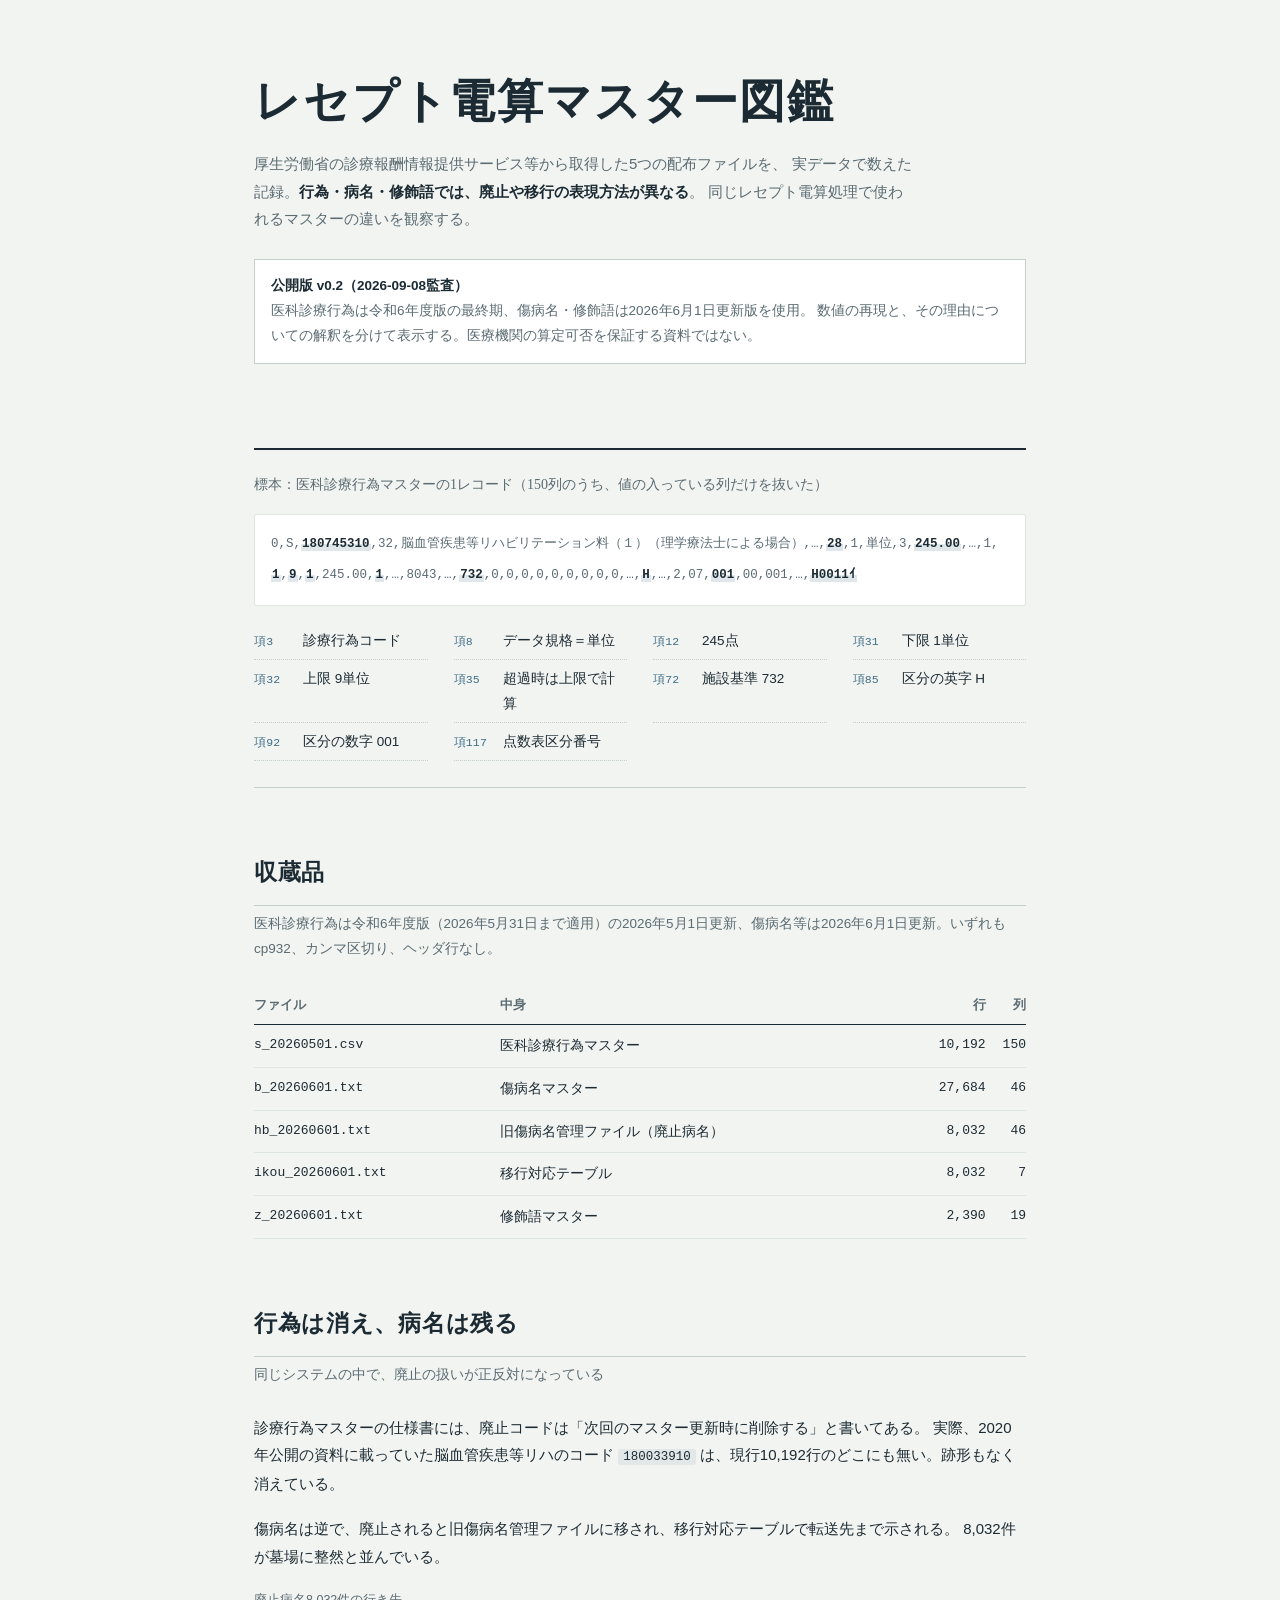
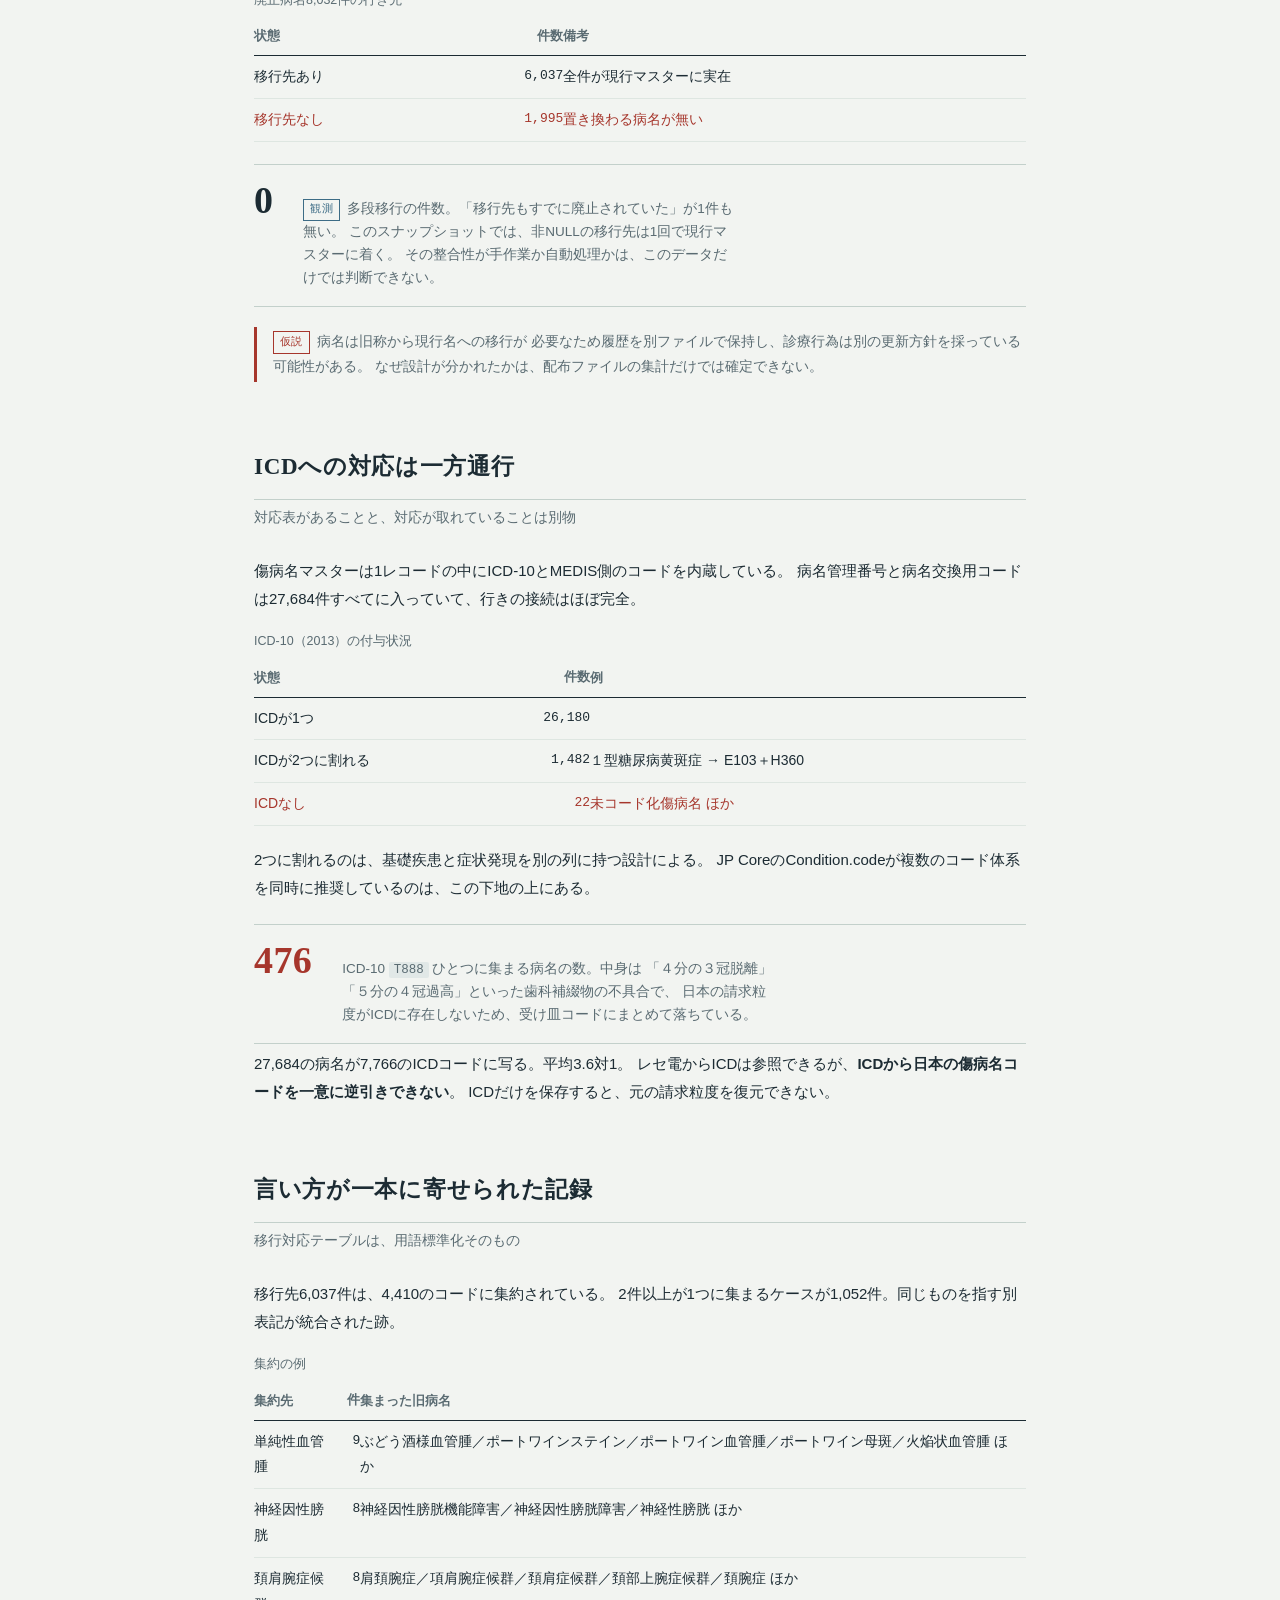
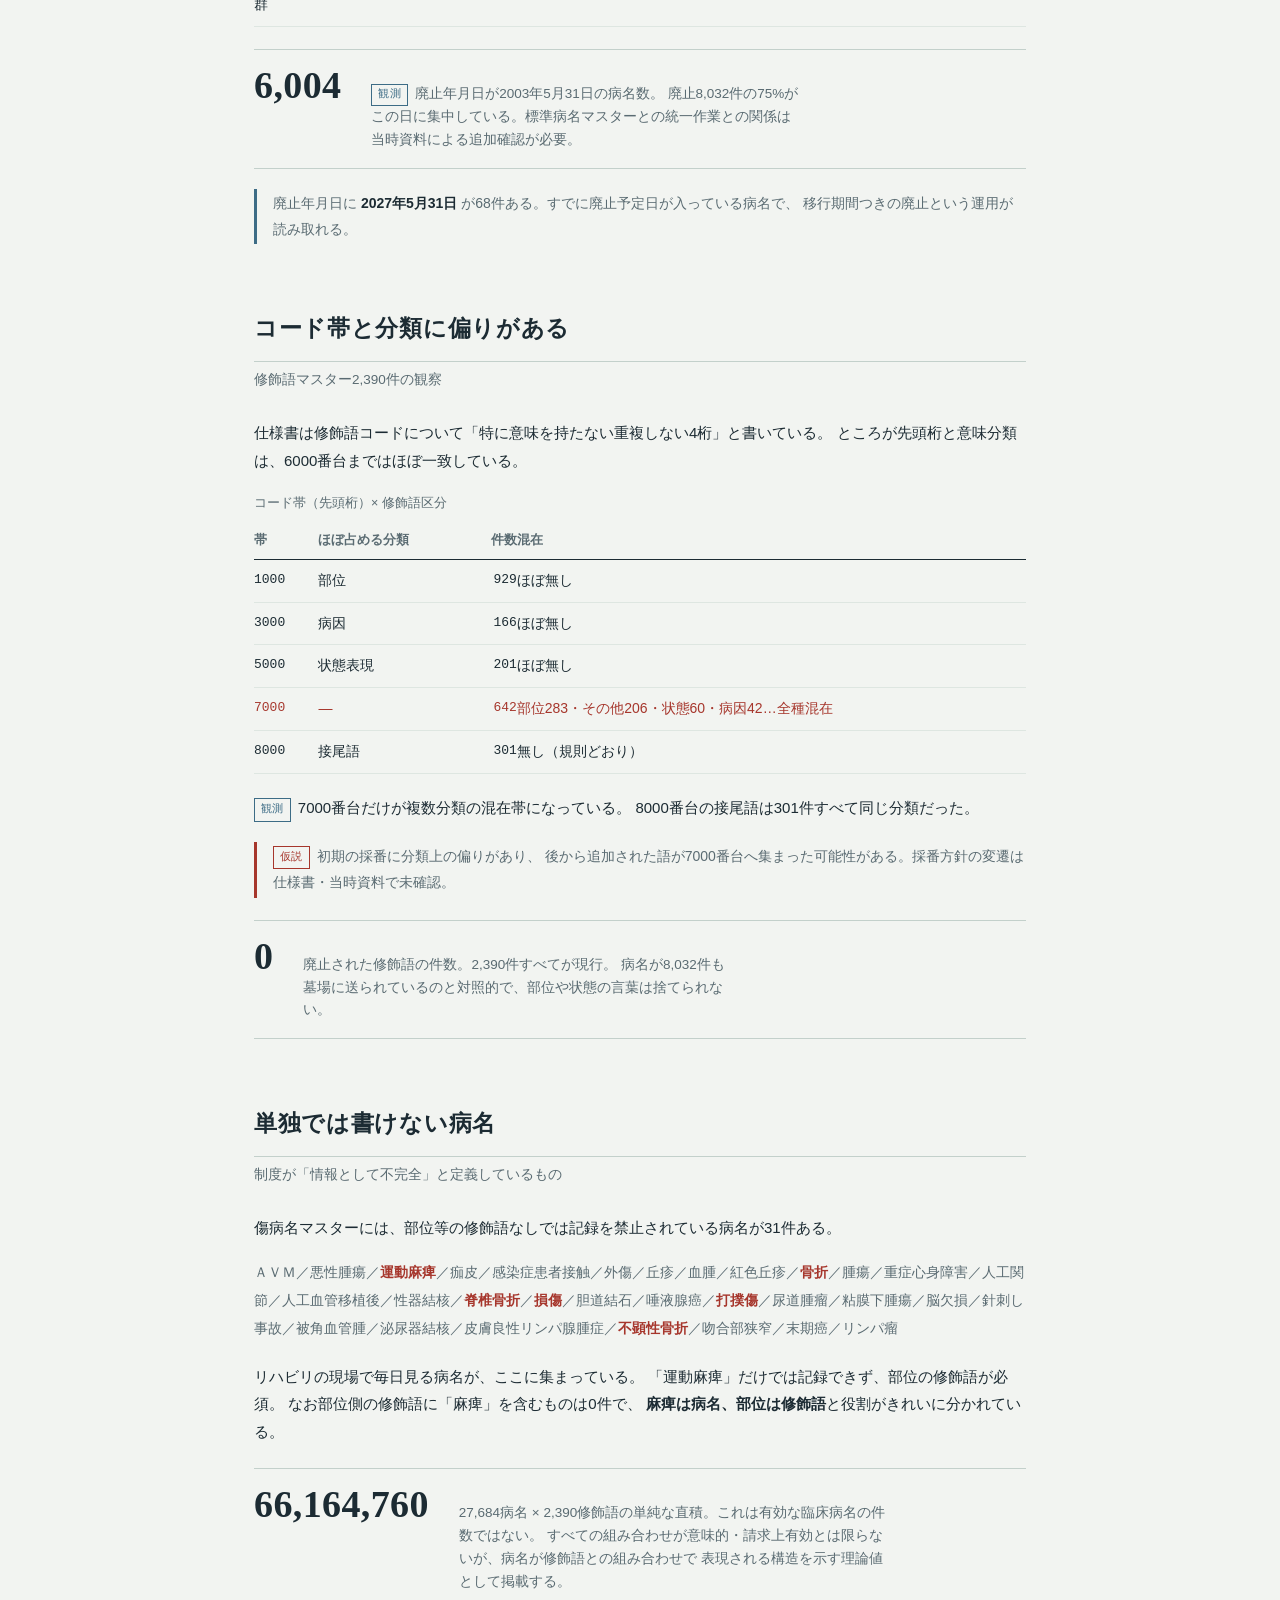
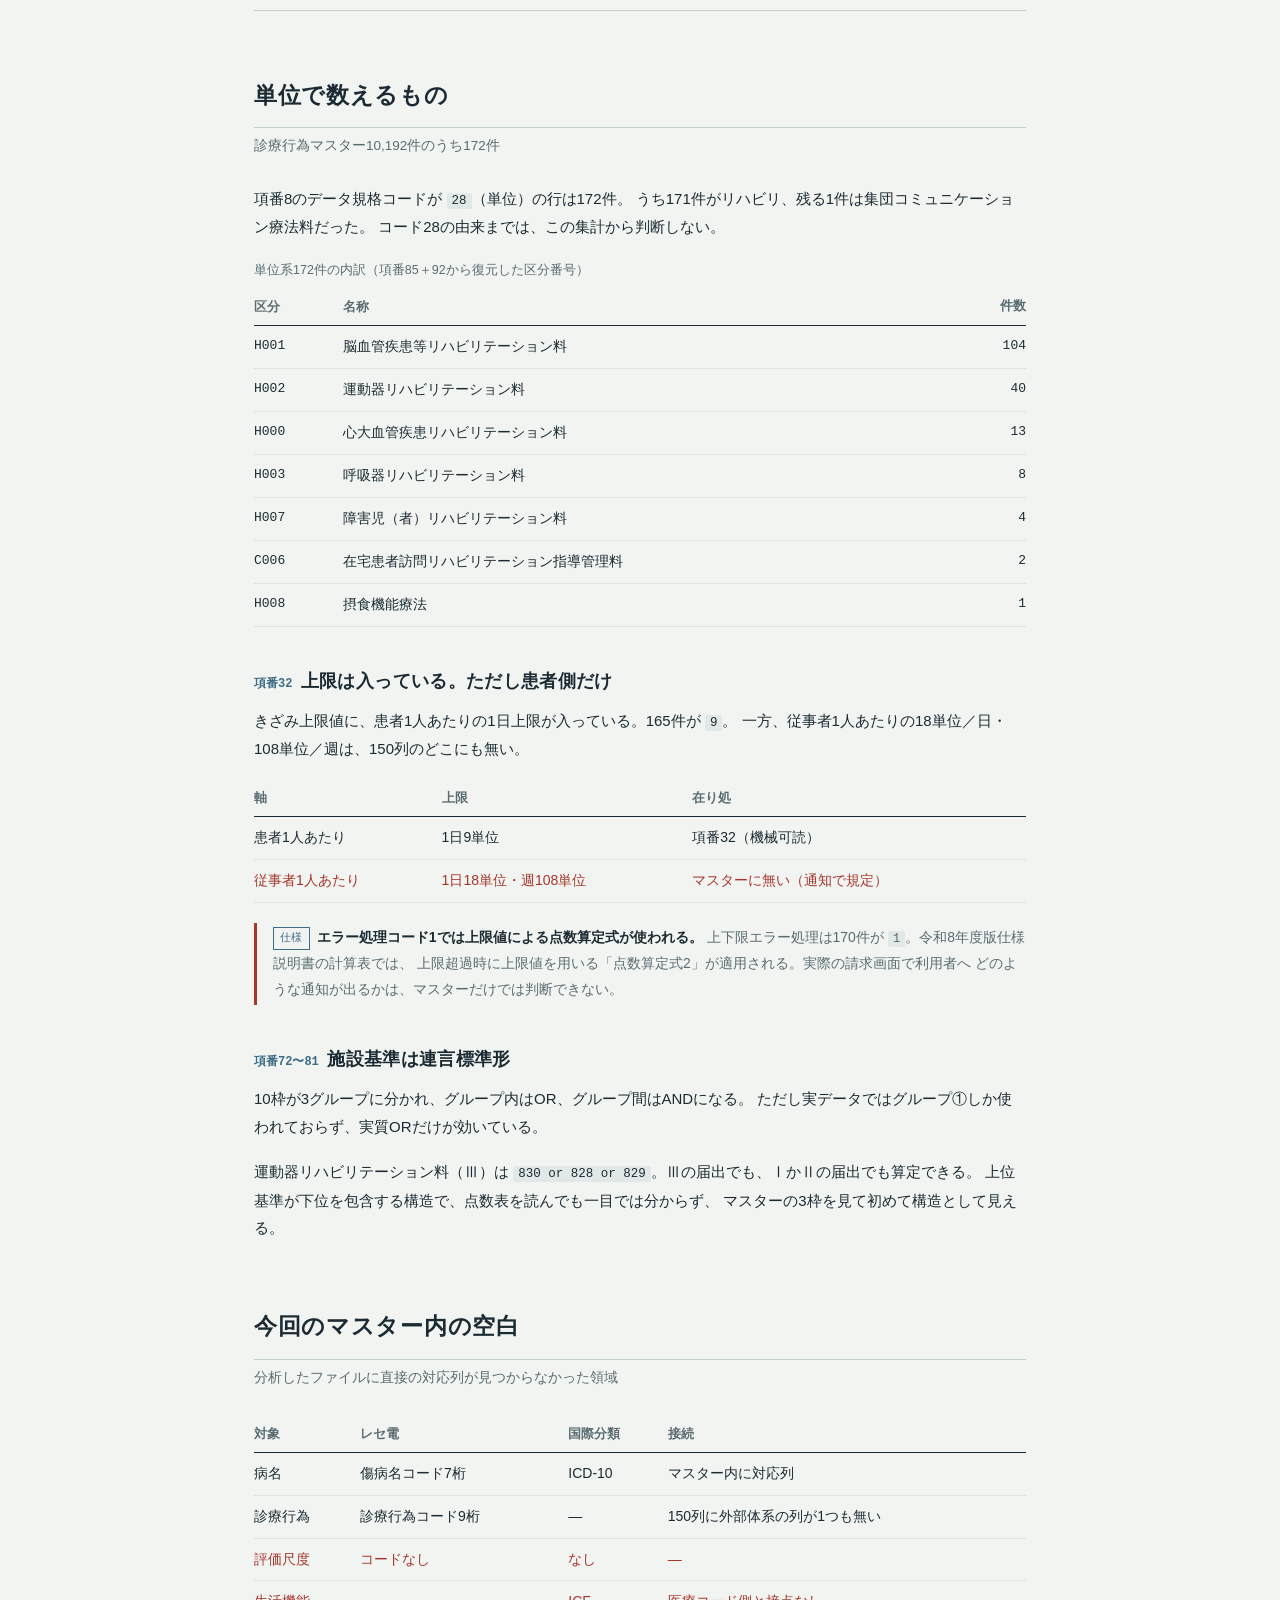
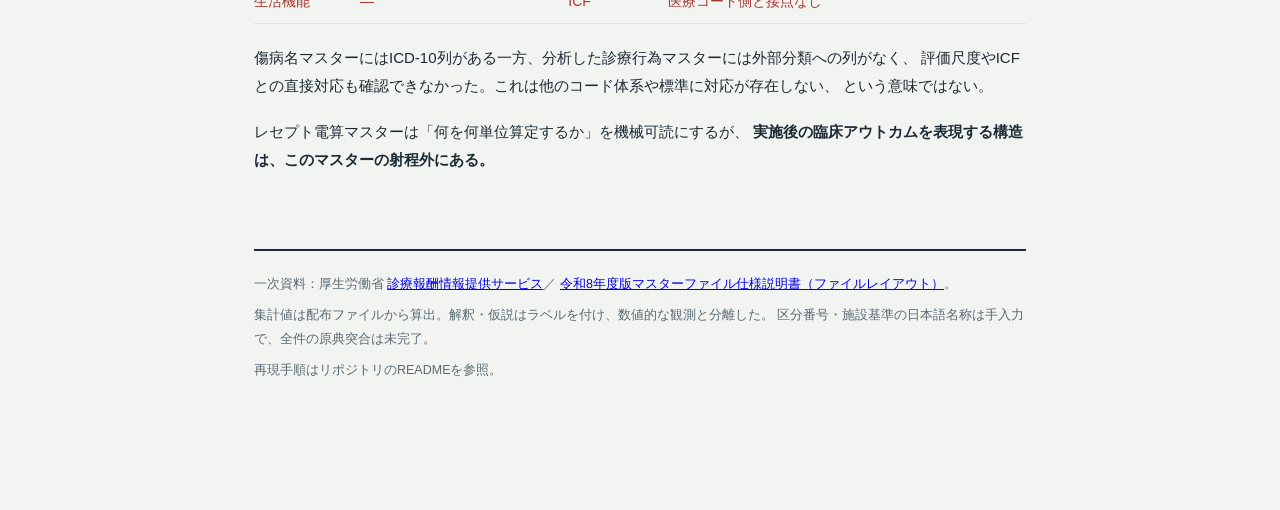
==== index.html @ 2b7f197f "Initial public release" ====
<!DOCTYPE html>
<html lang="ja">
<head>
<meta charset="utf-8">
<meta name="viewport" content="width=device-width, initial-scale=1">
<title>レセプト電算マスター図鑑</title>
<style>
  :root{
    --paper:#F2F4F1;
    --rule:#C3D0CB;
    --rule-soft:#DEE6E1;
    --ink:#1C2B33;
    --ink-soft:#5A6B72;
    --shu:#A6362C;
    --ai:#3D6C86;
    --mincho:"Hiragino Mincho ProN","Yu Mincho","YuMincho","MS PMincho",serif;
    --gothic:"Hiragino Kaku Gothic ProN","Yu Gothic","Meiryo",sans-serif;
    --mono:"SFMono-Regular",Menlo,Consolas,"Courier New",monospace;
  }
  *{box-sizing:border-box}
  body{
    margin:0;background:var(--paper);color:var(--ink);
    font-family:var(--gothic);font-size:15px;line-height:1.85;
    font-feature-settings:"palt";
    -webkit-font-smoothing:antialiased;
  }
  .wrap{max-width:820px;margin:0 auto;padding:0 24px 120px}

  /* ── 表紙 ───────────────────────────── */
  header{padding:72px 0 40px}
  h1{
    font-family:var(--mincho);font-weight:600;
    font-size:clamp(30px,5.4vw,46px);line-height:1.3;
    letter-spacing:.04em;margin:0 0 18px;
  }
  .lede{max-width:44em;color:var(--ink-soft);font-size:15px;margin:0}
  .lede b{color:var(--ink);font-weight:600}

  /* ── レコード標本 ───────────────────── */
  .specimen{
    margin:44px 0 0;border-top:2px solid var(--ink);
    border-bottom:1px solid var(--rule);padding:22px 0 26px;
  }
  .specimen .cap{
    font-family:var(--mincho);font-size:14px;color:var(--ink-soft);
    margin:0 0 16px;
  }
  .rec{
    font-family:var(--mono);font-size:12.5px;line-height:2.5;
    word-break:break-all;color:var(--ink-soft);
    background:#fff;border:1px solid var(--rule-soft);
    padding:14px 16px;border-radius:2px;
  }
  .rec i{font-style:normal;color:var(--ink);font-weight:700;
    box-shadow:inset 0 -7px 0 rgba(61,108,134,.16);padding:0 1px}
  .keys{
    display:grid;grid-template-columns:repeat(auto-fit,minmax(168px,1fr));
    gap:2px 26px;margin-top:18px;
  }
  .keys div{
    display:flex;gap:10px;align-items:baseline;
    font-size:13.5px;padding:5px 0;border-bottom:1px dotted var(--rule);
  }
  .keys span{
    font-family:var(--mono);font-size:11.5px;color:var(--ai);
    flex:0 0 3.4em;letter-spacing:.02em;
  }

  /* ── 節 ─────────────────────────────── */
  section{margin-top:64px}
  h2{
    font-family:var(--mincho);font-size:23px;font-weight:600;
    letter-spacing:.03em;margin:0 0 6px;padding-bottom:10px;
    border-bottom:1px solid var(--rule);
  }
  .sub{color:var(--ink-soft);font-size:13.5px;margin:0 0 26px}
  p{margin:0 0 18px}
  h3{
    font-family:var(--mincho);font-size:17.5px;font-weight:600;
    margin:38px 0 10px;letter-spacing:.02em;
  }
  h3 em{
    font-style:normal;font-family:var(--mono);font-size:12px;
    color:var(--ai);margin-right:.7em;letter-spacing:0;
  }

  /* ── 表 ─────────────────────────────── */
  table{
    width:100%;border-collapse:collapse;margin:8px 0 20px;
    font-size:14px;font-variant-numeric:tabular-nums;
  }
  caption{
    text-align:left;font-size:12.5px;color:var(--ink-soft);
    padding-bottom:7px;
  }
  th{
    text-align:left;font-weight:600;font-size:12.5px;color:var(--ink-soft);
    border-bottom:1.5px solid var(--ink);padding:6px 10px 6px 0;
  }
  td{border-bottom:1px solid var(--rule-soft);padding:8px 10px 8px 0;
     vertical-align:top}
  td.n,th.n{text-align:right;font-family:var(--mono);font-size:13px;
     padding-right:0}
  tr.void td{color:var(--shu)}
  .mono{font-family:var(--mono);font-size:13px}

  /* ── 数値の据わり ───────────────────── */
  .figure{
    display:flex;gap:30px;align-items:baseline;flex-wrap:wrap;
    margin:22px 0 6px;padding:16px 0;
    border-top:1px solid var(--rule);border-bottom:1px solid var(--rule);
  }
  .figure b{
    font-family:var(--mincho);font-size:38px;font-weight:600;
    line-height:1;letter-spacing:.01em;font-variant-numeric:tabular-nums;
  }
  .figure small{font-size:13.5px;color:var(--ink-soft);line-height:1.7;
    max-width:32em;display:block}
  .figure.void b{color:var(--shu)}

  /* ── 注記 ───────────────────────────── */
  .note{
    border-left:3px solid var(--ai);padding:2px 0 2px 16px;
    font-size:14px;color:var(--ink-soft);margin:20px 0;
  }
  .note.warn{border-left-color:var(--shu)}
  .note b{color:var(--ink)}
  .status{
    margin:26px 0 0;padding:14px 16px;border:1px solid var(--rule);
    background:#fff;font-size:13.5px;color:var(--ink-soft);
  }
  .status b{color:var(--ink)}
  .tag{
    display:inline-block;font-family:var(--mono);font-size:10.5px;
    letter-spacing:.04em;border:1px solid currentColor;padding:1px 6px;
    margin-right:7px;vertical-align:1px;
  }
  .tag.fact{color:var(--ai)}
  .tag.inference{color:var(--shu)}

  footer{
    margin-top:76px;padding-top:22px;border-top:2px solid var(--ink);
    font-size:12.5px;color:var(--ink-soft);
  }
  footer p{margin:0 0 8px}
  code{font-family:var(--mono);font-size:12.5px;
    background:rgba(61,108,134,.09);padding:1px 5px;border-radius:2px}
  @media print{body{background:#fff}.wrap{max-width:none}}
</style>
</head>
<body>
<div class="wrap">

<header>
  <h1>レセプト電算マスター図鑑</h1>
  <p class="lede">厚生労働省の診療報酬情報提供サービス等から取得した5つの配布ファイルを、
  実データで数えた記録。<b>行為・病名・修飾語では、廃止や移行の表現方法が異なる</b>。
  同じレセプト電算処理で使われるマスターの違いを観察する。</p>
  <div class="status"><b>公開版 v0.2（2026-09-08監査）</b><br>
  医科診療行為は令和6年度版の最終期、傷病名・修飾語は2026年6月1日更新版を使用。
  数値の再現と、その理由についての解釈を分けて表示する。医療機関の算定可否を保証する資料ではない。</div>
</header>

<div class="specimen">
  <p class="cap">標本：医科診療行為マスターの1レコード（150列のうち、値の入っている列だけを抜いた）</p>
  <div class="rec">
    0,S,<i>180745310</i>,32,脳血管疾患等リハビリテーション料（１）（理学療法士による場合）,…,<i>28</i>,1,単位,3,<i>245.00</i>,…,1,<i>1</i>,<i>9</i>,<i>1</i>,245.00,<i>1</i>,…,8043,…,<i>732</i>,0,0,0,0,0,0,0,0,0,…,<i>H</i>,…,2,07,<i>001</i>,00,001,…,<i>H0011ｲ</i>
  </div>
  <div class="keys">
    <div><span>項3</span>診療行為コード</div>
    <div><span>項8</span>データ規格＝単位</div>
    <div><span>項12</span>245点</div>
    <div><span>項31</span>下限 1単位</div>
    <div><span>項32</span>上限 9単位</div>
    <div><span>項35</span>超過時は上限で計算</div>
    <div><span>項72</span>施設基準 732</div>
    <div><span>項85</span>区分の英字 H</div>
    <div><span>項92</span>区分の数字 001</div>
    <div><span>項117</span>点数表区分番号</div>
  </div>
</div>

<section>
  <h2>収蔵品</h2>
  <p class="sub">医科診療行為は令和6年度版（2026年5月31日まで適用）の2026年5月1日更新、傷病名等は2026年6月1日更新。いずれも cp932、カンマ区切り、ヘッダ行なし。</p>
  <table>
    <tr><th>ファイル</th><th>中身</th><th class="n">行</th><th class="n">列</th></tr>
    <tr><td class="mono">s_20260501.csv</td><td>医科診療行為マスター</td><td class="n">10,192</td><td class="n">150</td></tr>
    <tr><td class="mono">b_20260601.txt</td><td>傷病名マスター</td><td class="n">27,684</td><td class="n">46</td></tr>
    <tr><td class="mono">hb_20260601.txt</td><td>旧傷病名管理ファイル（廃止病名）</td><td class="n">8,032</td><td class="n">46</td></tr>
    <tr><td class="mono">ikou_20260601.txt</td><td>移行対応テーブル</td><td class="n">8,032</td><td class="n">7</td></tr>
    <tr><td class="mono">z_20260601.txt</td><td>修飾語マスター</td><td class="n">2,390</td><td class="n">19</td></tr>
  </table>
</section>

<section>
  <h2>行為は消え、病名は残る</h2>
  <p class="sub">同じシステムの中で、廃止の扱いが正反対になっている</p>

  <p>診療行為マスターの仕様書には、廃止コードは「次回のマスター更新時に削除する」と書いてある。
  実際、2020年公開の資料に載っていた脳血管疾患等リハのコード
  <code>180033910</code> は、現行10,192行のどこにも無い。跡形もなく消えている。</p>

  <p>傷病名は逆で、廃止されると旧傷病名管理ファイルに移され、移行対応テーブルで転送先まで示される。
  8,032件が墓場に整然と並んでいる。</p>

  <table>
    <caption>廃止病名8,032件の行き先</caption>
    <tr><th>状態</th><th class="n">件数</th><th>備考</th></tr>
    <tr><td>移行先あり</td><td class="n">6,037</td><td>全件が現行マスターに実在</td></tr>
    <tr class="void"><td>移行先なし</td><td class="n">1,995</td><td>置き換わる病名が無い</td></tr>
  </table>

  <div class="figure">
    <b>0</b>
    <small><span class="tag fact">観測</span>多段移行の件数。「移行先もすでに廃止されていた」が1件も無い。
    このスナップショットでは、非NULLの移行先は1回で現行マスターに着く。
    その整合性が手作業か自動処理かは、このデータだけでは判断できない。</small>
  </div>

  <p class="note warn"><span class="tag inference">仮説</span>病名は旧称から現行名への移行が
  必要なため履歴を別ファイルで保持し、診療行為は別の更新方針を採っている可能性がある。
  なぜ設計が分かれたかは、配布ファイルの集計だけでは確定できない。</p>
</section>

<section>
  <h2>ICDへの対応は一方通行</h2>
  <p class="sub">対応表があることと、対応が取れていることは別物</p>

  <p>傷病名マスターは1レコードの中にICD-10とMEDIS側のコードを内蔵している。
  病名管理番号と病名交換用コードは27,684件すべてに入っていて、行きの接続はほぼ完全。</p>

  <table>
    <caption>ICD-10（2013）の付与状況</caption>
    <tr><th>状態</th><th class="n">件数</th><th>例</th></tr>
    <tr><td>ICDが1つ</td><td class="n">26,180</td><td></td></tr>
    <tr><td>ICDが2つに割れる</td><td class="n">1,482</td><td>１型糖尿病黄斑症 → E103＋H360</td></tr>
    <tr class="void"><td>ICDなし</td><td class="n">22</td><td>未コード化傷病名 ほか</td></tr>
  </table>

  <p>2つに割れるのは、基礎疾患と症状発現を別の列に持つ設計による。
  JP CoreのCondition.codeが複数のコード体系を同時に推奨しているのは、この下地の上にある。</p>

  <div class="figure void">
    <b>476</b>
    <small>ICD-10 <code>T888</code> ひとつに集まる病名の数。中身は
    「４分の３冠脱離」「５分の４冠過高」といった歯科補綴物の不具合で、
    日本の請求粒度がICDに存在しないため、受け皿コードにまとめて落ちている。</small>
  </div>

  <p>27,684の病名が7,766のICDコードに写る。平均3.6対1。
  レセ電からICDは参照できるが、<b>ICDから日本の傷病名コードを一意に逆引きできない</b>。
  ICDだけを保存すると、元の請求粒度を復元できない。</p>
</section>

<section>
  <h2>言い方が一本に寄せられた記録</h2>
  <p class="sub">移行対応テーブルは、用語標準化そのもの</p>

  <p>移行先6,037件は、4,410のコードに集約されている。
  2件以上が1つに集まるケースが1,052件。同じものを指す別表記が統合された跡。</p>

  <table>
    <caption>集約の例</caption>
    <tr><th>集約先</th><th class="n">件</th><th>集まった旧病名</th></tr>
    <tr><td>単純性血管腫</td><td class="n">9</td><td>ぶどう酒様血管腫／ポートワインステイン／ポートワイン血管腫／ポートワイン母斑／火焔状血管腫 ほか</td></tr>
    <tr><td>神経因性膀胱</td><td class="n">8</td><td>神経因性膀胱機能障害／神経因性膀胱障害／神経性膀胱 ほか</td></tr>
    <tr><td>頚肩腕症候群</td><td class="n">8</td><td>肩頚腕症／項肩腕症候群／頚肩症候群／頚部上腕症候群／頚腕症 ほか</td></tr>
  </table>

  <div class="figure">
    <b>6,004</b>
    <small><span class="tag fact">観測</span>廃止年月日が2003年5月31日の病名数。
    廃止8,032件の75%がこの日に集中している。標準病名マスターとの統一作業との関係は
    当時資料による追加確認が必要。</small>
  </div>

  <p class="note">廃止年月日に <b>2027年5月31日</b> が68件ある。すでに廃止予定日が入っている病名で、
  移行期間つきの廃止という運用が読み取れる。</p>
</section>

<section>
  <h2>コード帯と分類に偏りがある</h2>
  <p class="sub">修飾語マスター2,390件の観察</p>

  <p>仕様書は修飾語コードについて「特に意味を持たない重複しない4桁」と書いている。
  ところが先頭桁と意味分類は、6000番台まではほぼ一致している。</p>

  <table>
    <caption>コード帯（先頭桁）× 修飾語区分</caption>
    <tr><th>帯</th><th>ほぼ占める分類</th><th class="n">件数</th><th>混在</th></tr>
    <tr><td class="mono">1000</td><td>部位</td><td class="n">929</td><td>ほぼ無し</td></tr>
    <tr><td class="mono">3000</td><td>病因</td><td class="n">166</td><td>ほぼ無し</td></tr>
    <tr><td class="mono">5000</td><td>状態表現</td><td class="n">201</td><td>ほぼ無し</td></tr>
    <tr class="void"><td class="mono">7000</td><td>—</td><td class="n">642</td><td>部位283・その他206・状態60・病因42…全種混在</td></tr>
    <tr><td class="mono">8000</td><td>接尾語</td><td class="n">301</td><td>無し（規則どおり）</td></tr>
  </table>

  <p><span class="tag fact">観測</span>7000番台だけが複数分類の混在帯になっている。
  8000番台の接尾語は301件すべて同じ分類だった。</p>
  <p class="note warn"><span class="tag inference">仮説</span>初期の採番に分類上の偏りがあり、
  後から追加された語が7000番台へ集まった可能性がある。採番方針の変遷は仕様書・当時資料で未確認。</p>

  <div class="figure">
    <b>0</b>
    <small>廃止された修飾語の件数。2,390件すべてが現行。
    病名が8,032件も墓場に送られているのと対照的で、部位や状態の言葉は捨てられない。</small>
  </div>
</section>

<section>
  <h2>単独では書けない病名</h2>
  <p class="sub">制度が「情報として不完全」と定義しているもの</p>

  <p>傷病名マスターには、部位等の修飾語なしでは記録を禁止されている病名が31件ある。</p>

  <p class="mono" style="font-size:13.5px;line-height:2.1;color:var(--ink-soft)">
  ＡＶＭ／悪性腫瘍／<b style="color:var(--shu)">運動麻痺</b>／痂皮／感染症患者接触／外傷／丘疹／血腫／紅色丘疹／<b style="color:var(--shu)">骨折</b>／腫瘍／重症心身障害／人工関節／人工血管移植後／性器結核／<b style="color:var(--shu)">脊椎骨折</b>／<b style="color:var(--shu)">損傷</b>／胆道結石／唾液腺癌／<b style="color:var(--shu)">打撲傷</b>／尿道腫瘤／粘膜下腫瘍／脳欠損／針刺し事故／被角血管腫／泌尿器結核／皮膚良性リンパ腺腫症／<b style="color:var(--shu)">不顕性骨折</b>／吻合部狭窄／末期癌／リンパ瘤</p>

  <p>リハビリの現場で毎日見る病名が、ここに集まっている。
  「運動麻痺」だけでは記録できず、部位の修飾語が必須。
  なお部位側の修飾語に「麻痺」を含むものは0件で、
  <b>麻痺は病名、部位は修飾語</b>と役割がきれいに分かれている。</p>

  <div class="figure">
    <b>66,164,760</b>
    <small>27,684病名 × 2,390修飾語の単純な直積。これは有効な臨床病名の件数ではない。
    すべての組み合わせが意味的・請求上有効とは限らないが、病名が修飾語との組み合わせで
    表現される構造を示す理論値として掲載する。</small>
  </div>
</section>

<section>
  <h2>単位で数えるもの</h2>
  <p class="sub">診療行為マスター10,192件のうち172件</p>

  <p>項番8のデータ規格コードが <code>28</code>（単位）の行は172件。
  うち171件がリハビリ、残る1件は集団コミュニケーション療法料だった。
  コード28の由来までは、この集計から判断しない。</p>

  <table>
    <caption>単位系172件の内訳（項番85＋92から復元した区分番号）</caption>
    <tr><th>区分</th><th>名称</th><th class="n">件数</th></tr>
    <tr><td class="mono">H001</td><td>脳血管疾患等リハビリテーション料</td><td class="n">104</td></tr>
    <tr><td class="mono">H002</td><td>運動器リハビリテーション料</td><td class="n">40</td></tr>
    <tr><td class="mono">H000</td><td>心大血管疾患リハビリテーション料</td><td class="n">13</td></tr>
    <tr><td class="mono">H003</td><td>呼吸器リハビリテーション料</td><td class="n">8</td></tr>
    <tr><td class="mono">H007</td><td>障害児（者）リハビリテーション料</td><td class="n">4</td></tr>
    <tr><td class="mono">C006</td><td>在宅患者訪問リハビリテーション指導管理料</td><td class="n">2</td></tr>
    <tr><td class="mono">H008</td><td>摂食機能療法</td><td class="n">1</td></tr>
  </table>

  <h3><em>項番32</em>上限は入っている。ただし患者側だけ</h3>

  <p>きざみ上限値に、患者1人あたりの1日上限が入っている。165件が <code>9</code>。
  一方、従事者1人あたりの18単位／日・108単位／週は、150列のどこにも無い。</p>

  <table>
    <tr><th>軸</th><th>上限</th><th>在り処</th></tr>
    <tr><td>患者1人あたり</td><td>1日9単位</td><td>項番32（機械可読）</td></tr>
    <tr class="void"><td>従事者1人あたり</td><td>1日18単位・週108単位</td><td>マスターに無い（通知で規定）</td></tr>
  </table>

  <p class="note warn"><span class="tag fact">仕様</span><b>エラー処理コード1では上限値による点数算定式が使われる。</b>
  上下限エラー処理は170件が <code>1</code>。令和8年度版仕様説明書の計算表では、
  上限超過時に上限値を用いる「点数算定式2」が適用される。実際の請求画面で利用者へ
  どのような通知が出るかは、マスターだけでは判断できない。</p>

  <h3><em>項番72〜81</em>施設基準は連言標準形</h3>

  <p>10枠が3グループに分かれ、グループ内はOR、グループ間はANDになる。
  ただし実データではグループ①しか使われておらず、実質ORだけが効いている。</p>

  <p>運動器リハビリテーション料（Ⅲ）は
  <code>830 or 828 or 829</code>。Ⅲの届出でも、ⅠかⅡの届出でも算定できる。
  上位基準が下位を包含する構造で、点数表を読んでも一目では分からず、
  マスターの3枠を見て初めて構造として見える。</p>
</section>

<section>
  <h2>今回のマスター内の空白</h2>
  <p class="sub">分析したファイルに直接の対応列が見つからなかった領域</p>

  <table>
    <tr><th>対象</th><th>レセ電</th><th>国際分類</th><th>接続</th></tr>
    <tr><td>病名</td><td>傷病名コード7桁</td><td>ICD-10</td><td>マスター内に対応列</td></tr>
    <tr><td>診療行為</td><td>診療行為コード9桁</td><td>—</td><td>150列に外部体系の列が1つも無い</td></tr>
    <tr class="void"><td>評価尺度</td><td>コードなし</td><td>なし</td><td>—</td></tr>
    <tr class="void"><td>生活機能</td><td>—</td><td>ICF</td><td>医療コード側と接点なし</td></tr>
  </table>

  <p>傷病名マスターにはICD-10列がある一方、分析した診療行為マスターには外部分類への列がなく、
  評価尺度やICFとの直接対応も確認できなかった。これは他のコード体系や標準に対応が存在しない、
  という意味ではない。</p>

  <p>レセプト電算マスターは「何を何単位算定するか」を機械可読にするが、
  <b>実施後の臨床アウトカムを表現する構造は、このマスターの射程外にある。</b></p>
</section>

<footer>
  <p>一次資料：厚生労働省
  <a href="https://shinryohoshu.mhlw.go.jp/shinryohoshu/downloadMenu/">診療報酬情報提供サービス</a>／
  <a href="https://shinryohoshu.mhlw.go.jp/shinryohoshu/file/spec/R08rec3.pdf">令和8年度版マスターファイル仕様説明書（ファイルレイアウト）</a>。</p>
  <p>集計値は配布ファイルから算出。解釈・仮説はラベルを付け、数値的な観測と分離した。
  区分番号・施設基準の日本語名称は手入力で、全件の原典突合は未完了。</p>
  <p>再現手順はリポジトリのREADMEを参照。</p>
</footer>

</div>
</body>
</html>
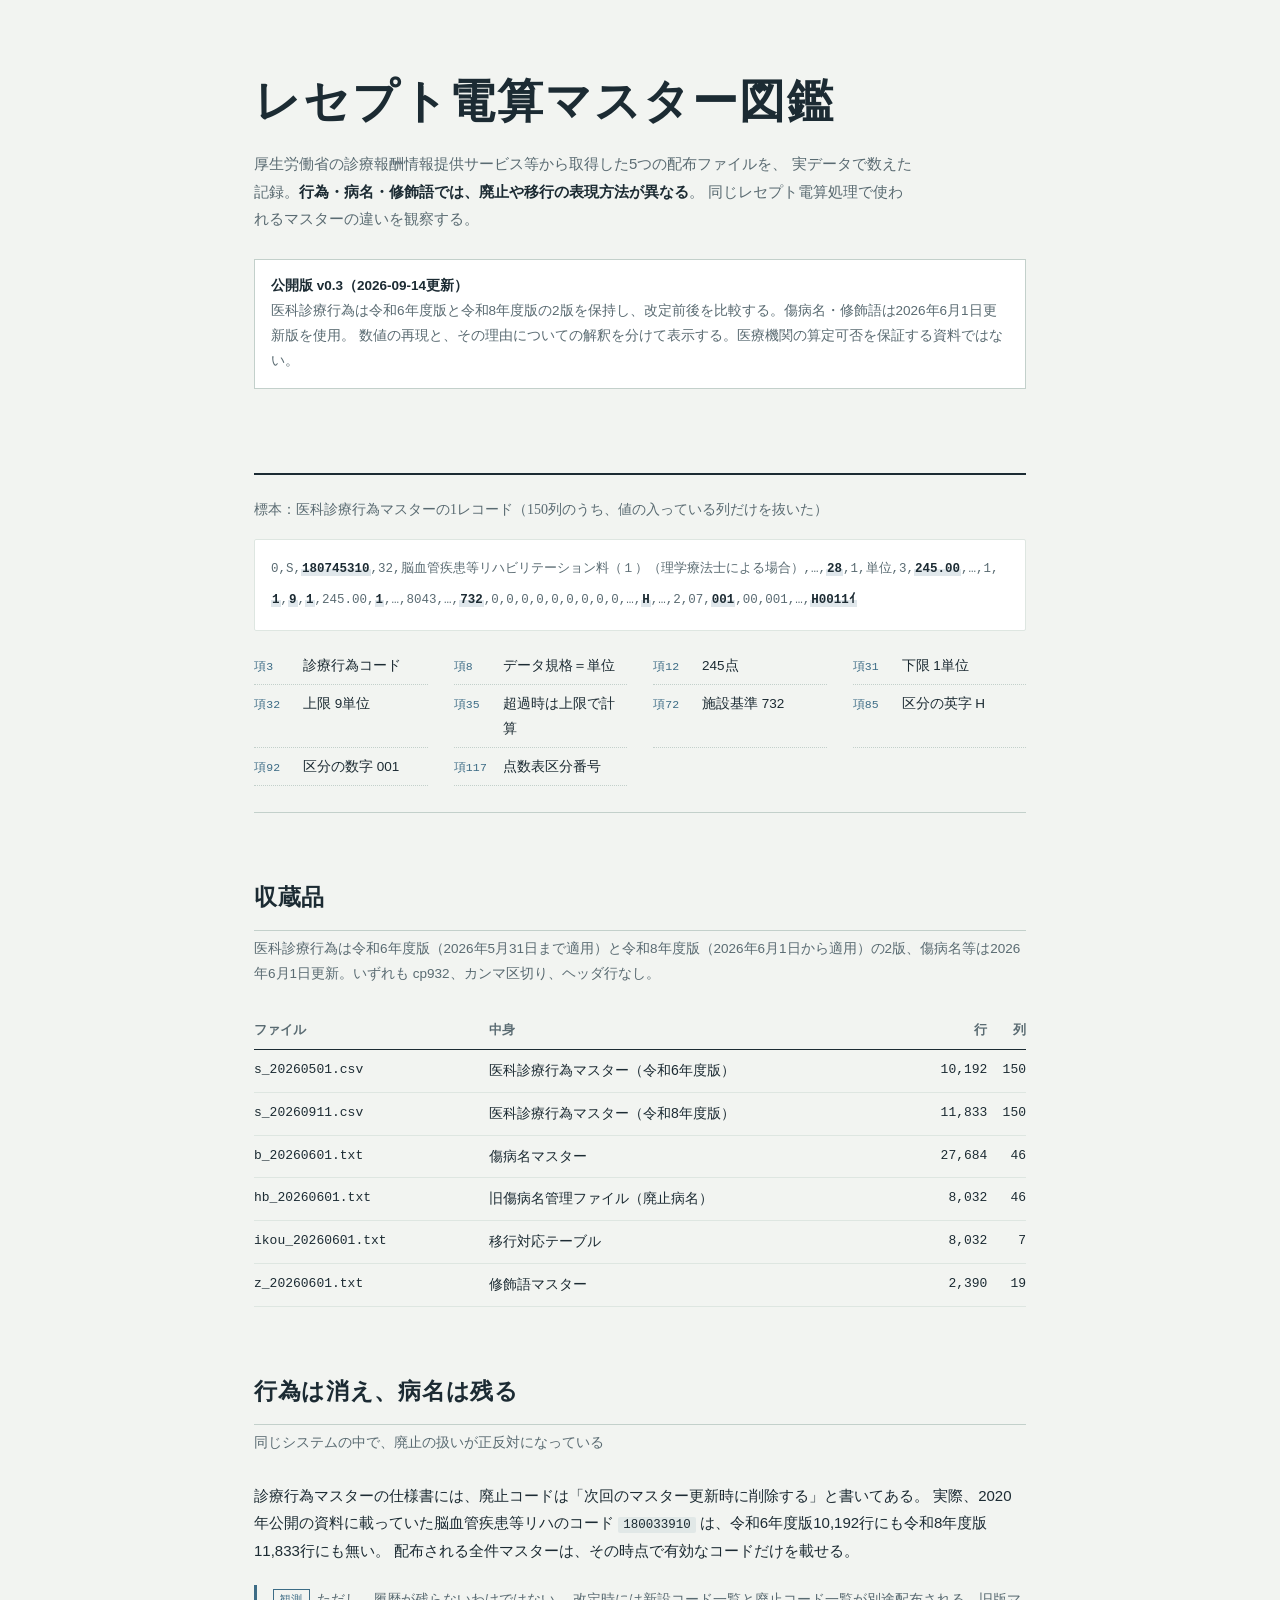
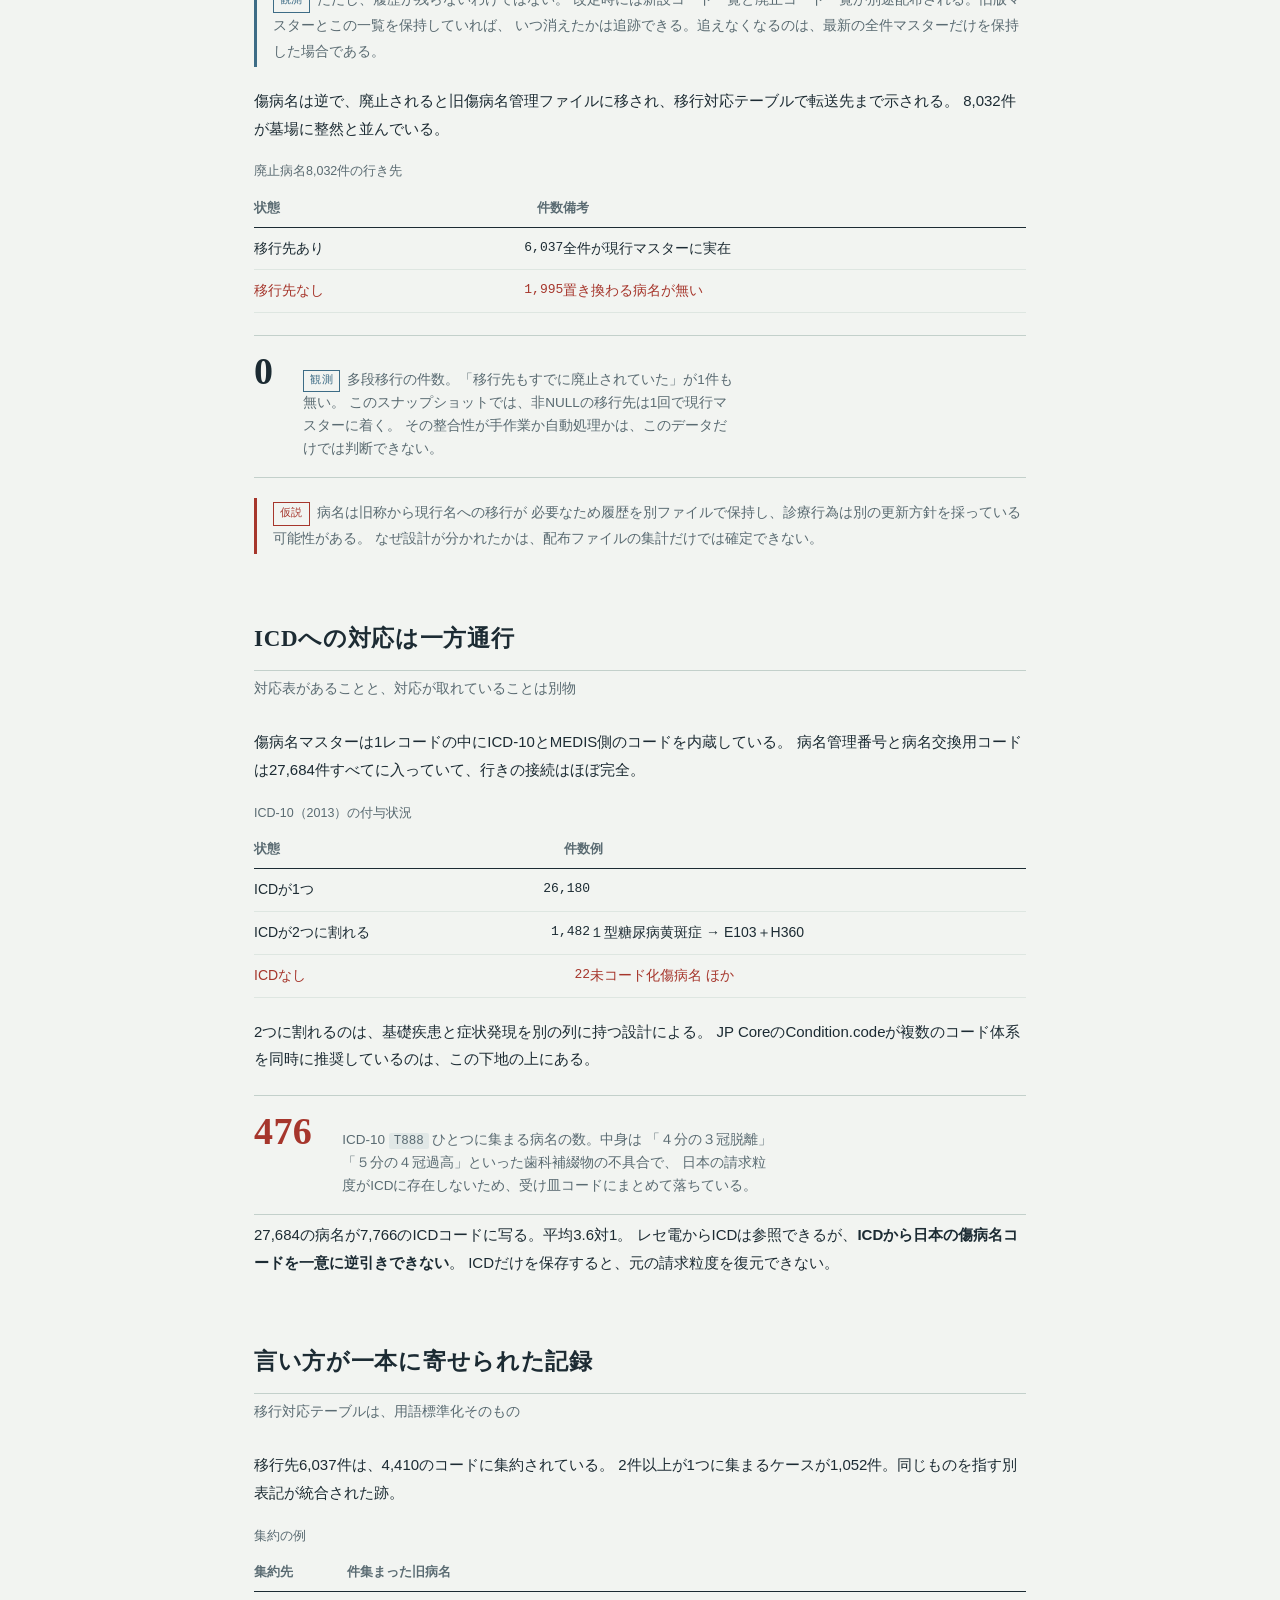
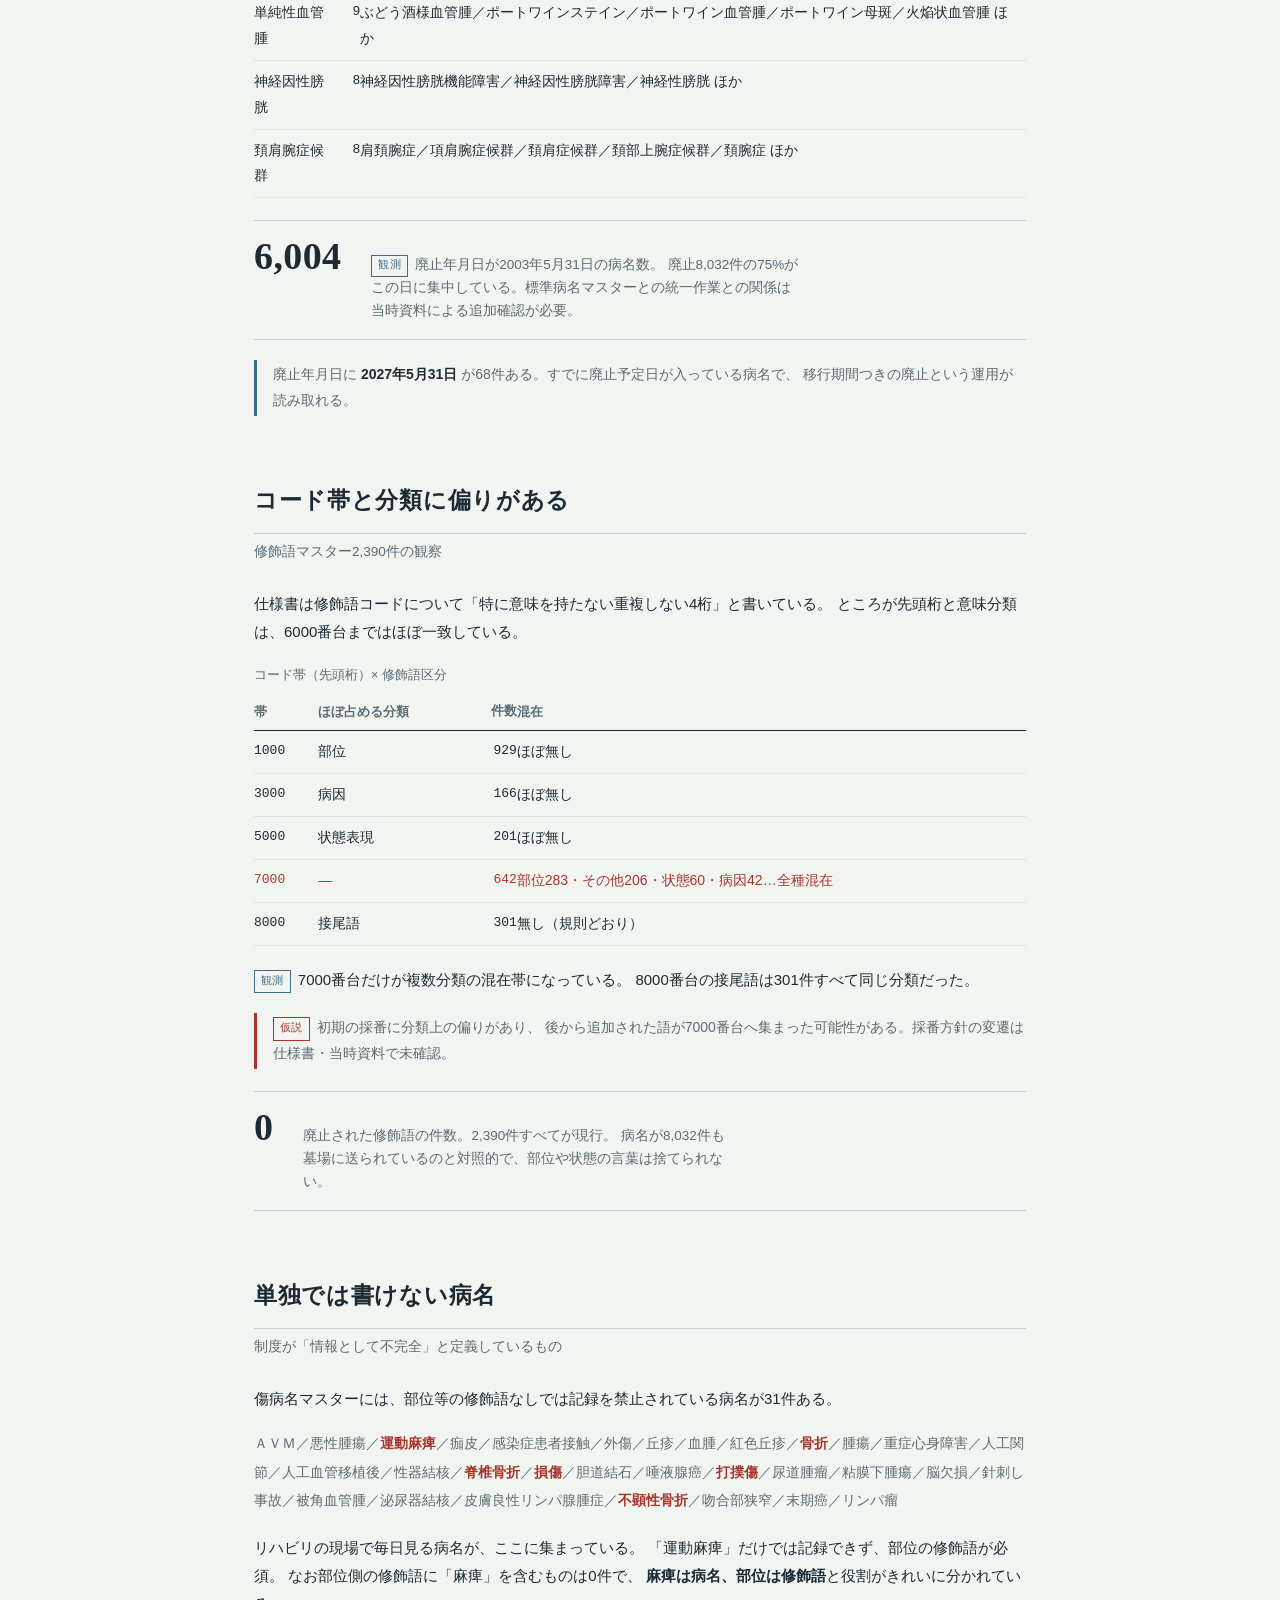
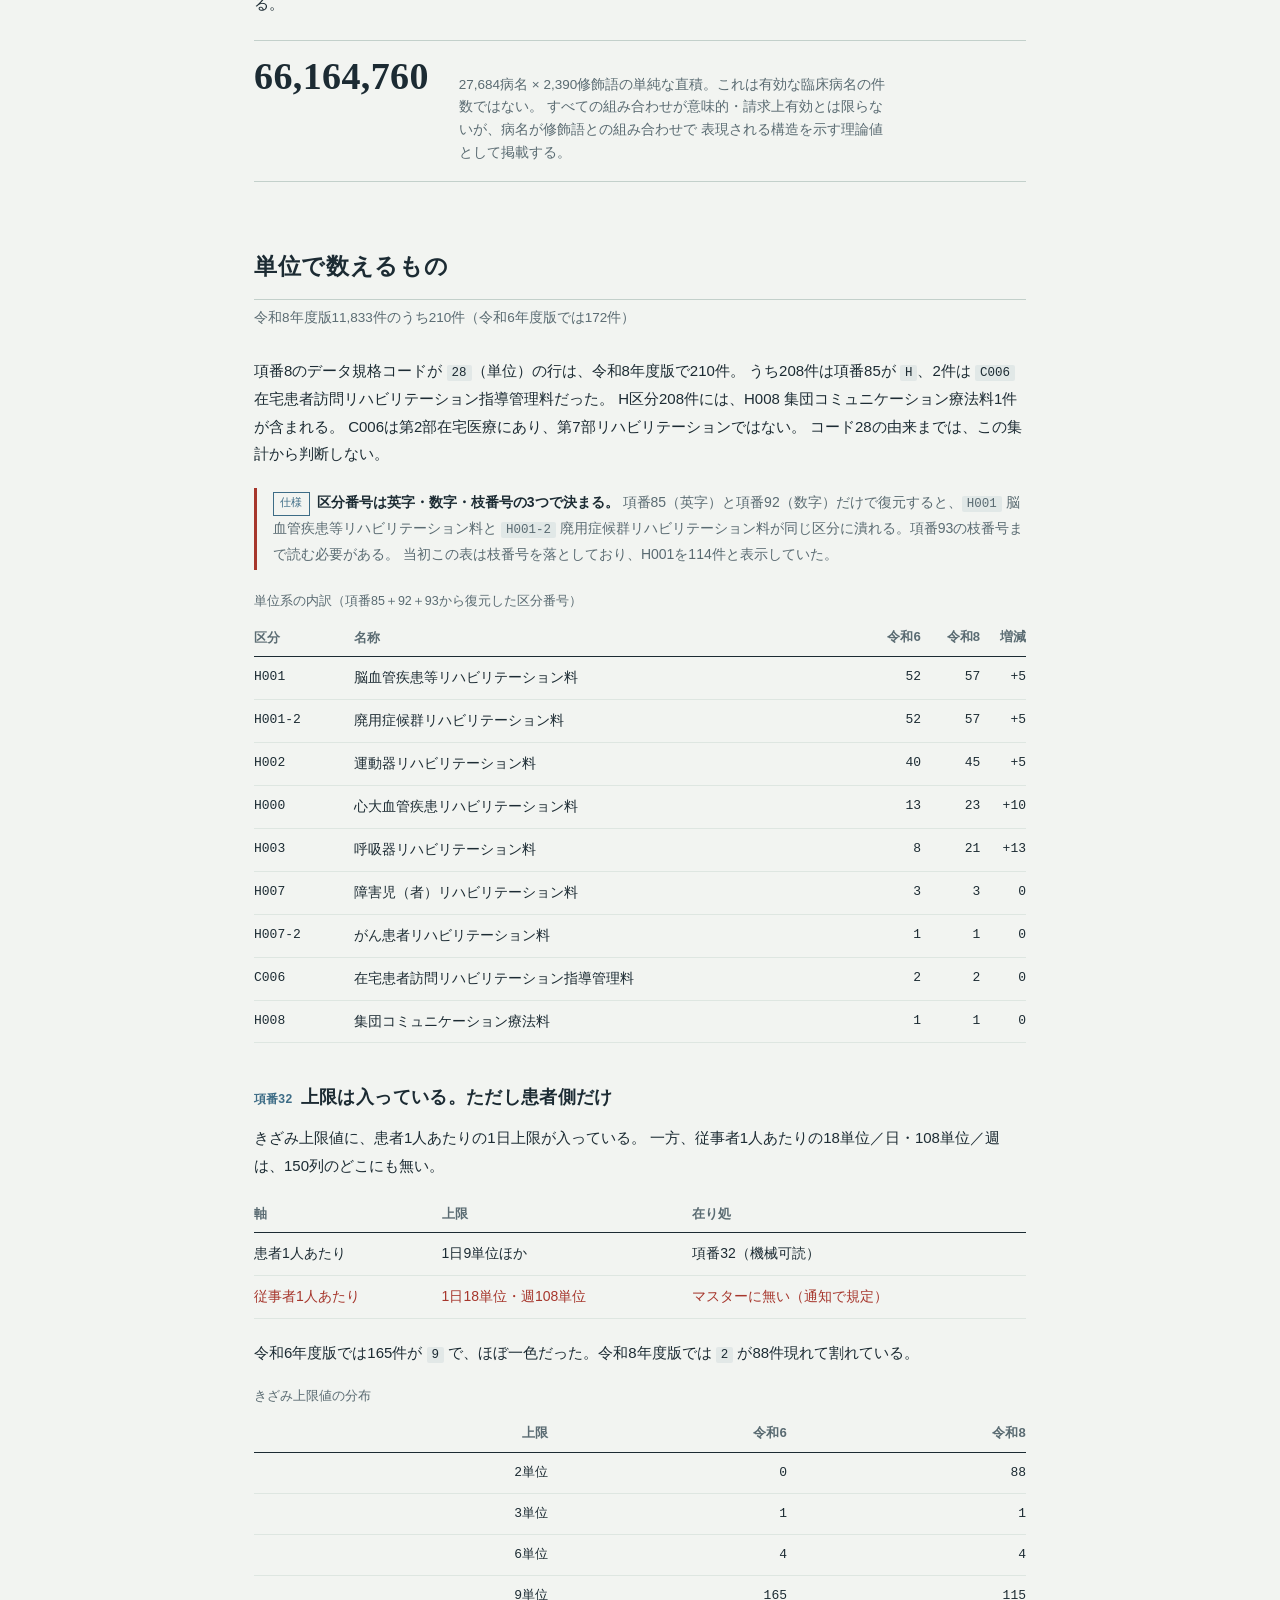
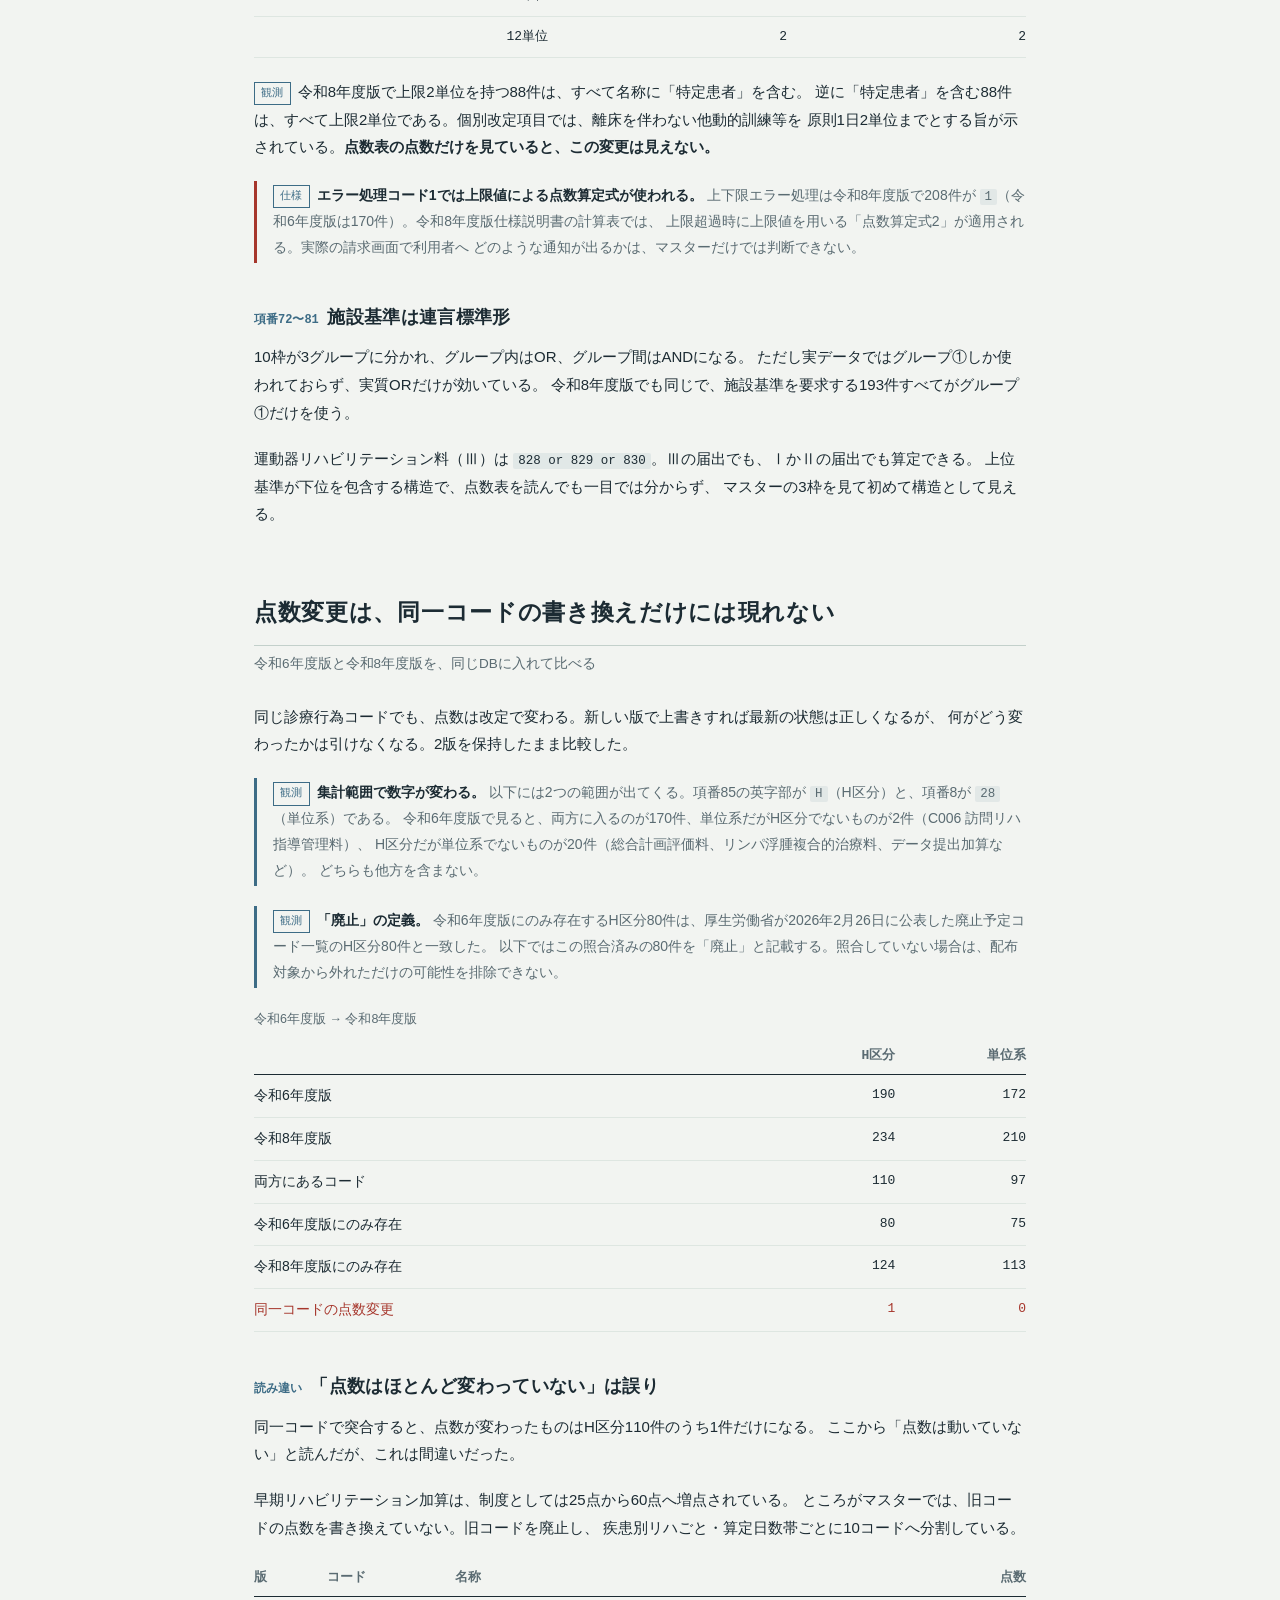
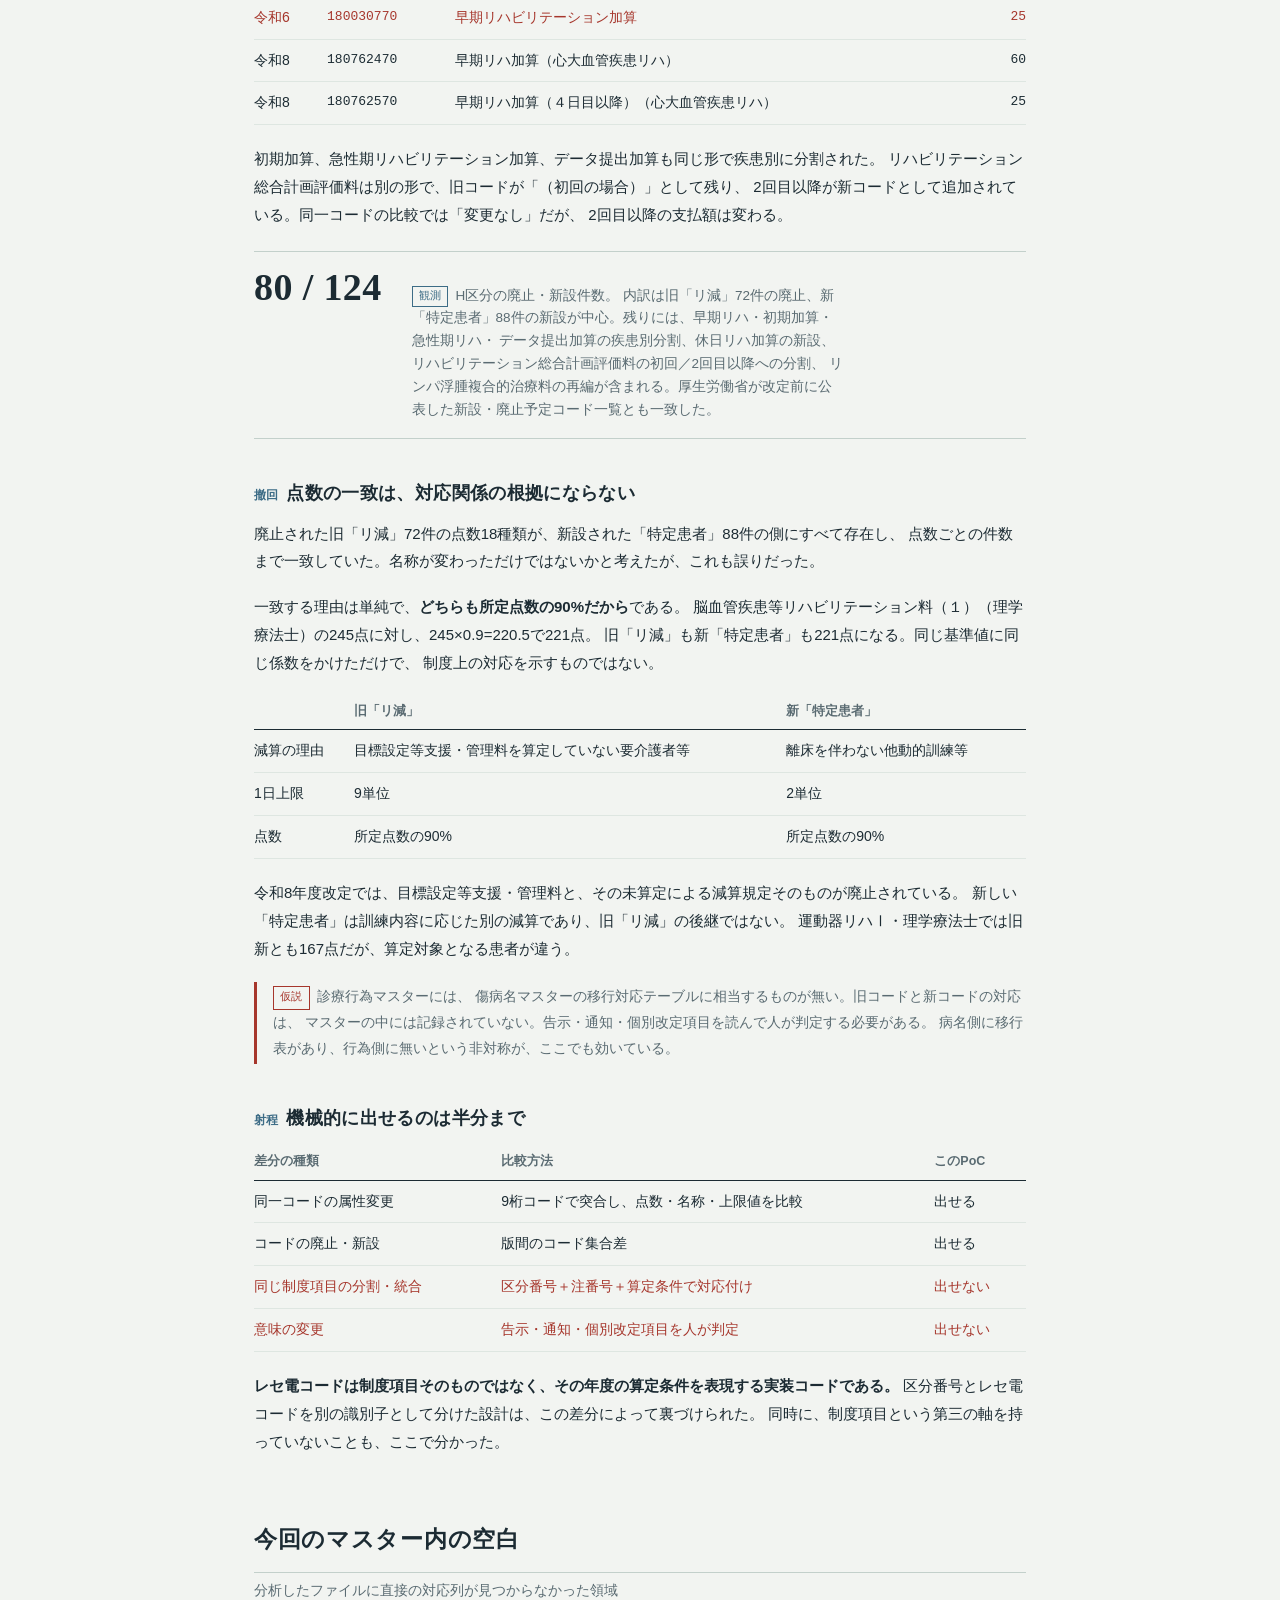
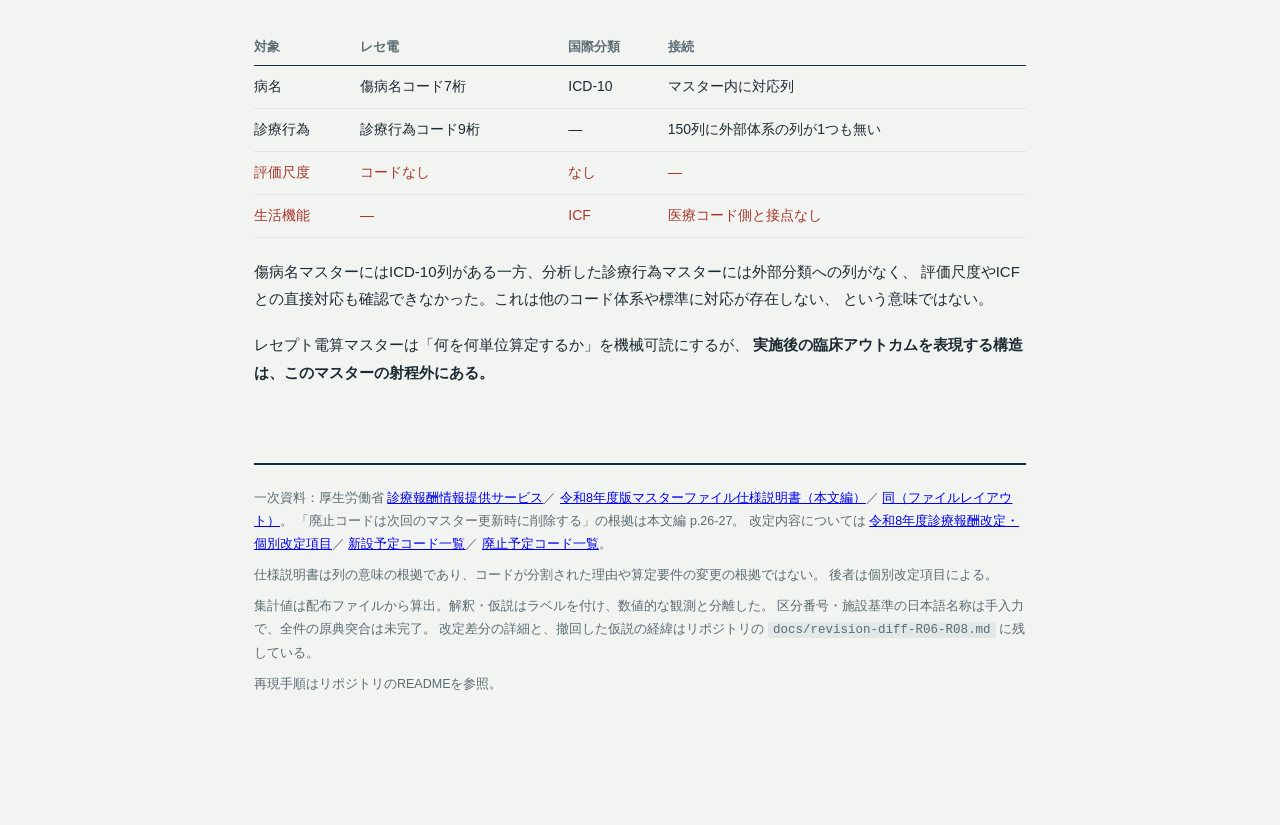
==== commit 1ccd47a8: "fix: 区分番号の枝番号を復元し、図鑑を令和8年度版との比較へ更新" ====
--- a/index.html
+++ b/index.html
@@ -156,8 +156,8 @@
   <p class="lede">厚生労働省の診療報酬情報提供サービス等から取得した5つの配布ファイルを、
   実データで数えた記録。<b>行為・病名・修飾語では、廃止や移行の表現方法が異なる</b>。
   同じレセプト電算処理で使われるマスターの違いを観察する。</p>
-  <div class="status"><b>公開版 v0.2（2026-09-08監査）</b><br>
-  医科診療行為は令和6年度版の最終期、傷病名・修飾語は2026年6月1日更新版を使用。
+  <div class="status"><b>公開版 v0.3（2026-09-14更新）</b><br>
+  医科診療行為は令和6年度版と令和8年度版の2版を保持し、改定前後を比較する。傷病名・修飾語は2026年6月1日更新版を使用。
   数値の再現と、その理由についての解釈を分けて表示する。医療機関の算定可否を保証する資料ではない。</div>
 </header>
 
@@ -182,10 +182,11 @@
 
 <section>
   <h2>収蔵品</h2>
-  <p class="sub">医科診療行為は令和6年度版（2026年5月31日まで適用）の2026年5月1日更新、傷病名等は2026年6月1日更新。いずれも cp932、カンマ区切り、ヘッダ行なし。</p>
+  <p class="sub">医科診療行為は令和6年度版（2026年5月31日まで適用）と令和8年度版（2026年6月1日から適用）の2版、傷病名等は2026年6月1日更新。いずれも cp932、カンマ区切り、ヘッダ行なし。</p>
   <table>
     <tr><th>ファイル</th><th>中身</th><th class="n">行</th><th class="n">列</th></tr>
-    <tr><td class="mono">s_20260501.csv</td><td>医科診療行為マスター</td><td class="n">10,192</td><td class="n">150</td></tr>
+    <tr><td class="mono">s_20260501.csv</td><td>医科診療行為マスター（令和6年度版）</td><td class="n">10,192</td><td class="n">150</td></tr>
+    <tr><td class="mono">s_20260911.csv</td><td>医科診療行為マスター（令和8年度版）</td><td class="n">11,833</td><td class="n">150</td></tr>
     <tr><td class="mono">b_20260601.txt</td><td>傷病名マスター</td><td class="n">27,684</td><td class="n">46</td></tr>
     <tr><td class="mono">hb_20260601.txt</td><td>旧傷病名管理ファイル（廃止病名）</td><td class="n">8,032</td><td class="n">46</td></tr>
     <tr><td class="mono">ikou_20260601.txt</td><td>移行対応テーブル</td><td class="n">8,032</td><td class="n">7</td></tr>
@@ -199,7 +200,12 @@
 
   <p>診療行為マスターの仕様書には、廃止コードは「次回のマスター更新時に削除する」と書いてある。
   実際、2020年公開の資料に載っていた脳血管疾患等リハのコード
-  <code>180033910</code> は、現行10,192行のどこにも無い。跡形もなく消えている。</p>
+  <code>180033910</code> は、令和6年度版10,192行にも令和8年度版11,833行にも無い。
+  配布される全件マスターは、その時点で有効なコードだけを載せる。</p>
+
+  <p class="note"><span class="tag fact">観測</span>ただし、履歴が残らないわけではない。
+  改定時には新設コード一覧と廃止コード一覧が別途配布される。旧版マスターとこの一覧を保持していれば、
+  いつ消えたかは追跡できる。追えなくなるのは、最新の全件マスターだけを保持した場合である。</p>
 
   <p>傷病名は逆で、廃止されると旧傷病名管理ファイルに移され、移行対応テーブルで転送先まで示される。
   8,032件が墓場に整然と並んでいる。</p>
@@ -332,49 +338,173 @@
 
 <section>
   <h2>単位で数えるもの</h2>
-  <p class="sub">診療行為マスター10,192件のうち172件</p>
-
-  <p>項番8のデータ規格コードが <code>28</code>（単位）の行は172件。
-  うち171件がリハビリ、残る1件は集団コミュニケーション療法料だった。
+  <p class="sub">令和8年度版11,833件のうち210件（令和6年度版では172件）</p>
+
+  <p>項番8のデータ規格コードが <code>28</code>（単位）の行は、令和8年度版で210件。
+  うち208件は項番85が <code>H</code>、2件は <code>C006</code> 在宅患者訪問リハビリテーション指導管理料だった。
+  H区分208件には、H008 集団コミュニケーション療法料1件が含まれる。
+  C006は第2部在宅医療にあり、第7部リハビリテーションではない。
   コード28の由来までは、この集計から判断しない。</p>
 
-  <table>
-    <caption>単位系172件の内訳（項番85＋92から復元した区分番号）</caption>
-    <tr><th>区分</th><th>名称</th><th class="n">件数</th></tr>
-    <tr><td class="mono">H001</td><td>脳血管疾患等リハビリテーション料</td><td class="n">104</td></tr>
-    <tr><td class="mono">H002</td><td>運動器リハビリテーション料</td><td class="n">40</td></tr>
-    <tr><td class="mono">H000</td><td>心大血管疾患リハビリテーション料</td><td class="n">13</td></tr>
-    <tr><td class="mono">H003</td><td>呼吸器リハビリテーション料</td><td class="n">8</td></tr>
-    <tr><td class="mono">H007</td><td>障害児（者）リハビリテーション料</td><td class="n">4</td></tr>
-    <tr><td class="mono">C006</td><td>在宅患者訪問リハビリテーション指導管理料</td><td class="n">2</td></tr>
-    <tr><td class="mono">H008</td><td>摂食機能療法</td><td class="n">1</td></tr>
+  <p class="note warn"><span class="tag fact">仕様</span><b>区分番号は英字・数字・枝番号の3つで決まる。</b>
+  項番85（英字）と項番92（数字）だけで復元すると、<code>H001</code> 脳血管疾患等リハビリテーション料と
+  <code>H001-2</code> 廃用症候群リハビリテーション料が同じ区分に潰れる。項番93の枝番号まで読む必要がある。
+  当初この表は枝番号を落としており、H001を114件と表示していた。</p>
+
+  <table>
+    <caption>単位系の内訳（項番85＋92＋93から復元した区分番号）</caption>
+    <tr><th>区分</th><th>名称</th><th class="n">令和6</th><th class="n">令和8</th><th class="n">増減</th></tr>
+    <tr><td class="mono">H001</td><td>脳血管疾患等リハビリテーション料</td><td class="n">52</td><td class="n">57</td><td class="n">+5</td></tr>
+    <tr><td class="mono">H001-2</td><td>廃用症候群リハビリテーション料</td><td class="n">52</td><td class="n">57</td><td class="n">+5</td></tr>
+    <tr><td class="mono">H002</td><td>運動器リハビリテーション料</td><td class="n">40</td><td class="n">45</td><td class="n">+5</td></tr>
+    <tr><td class="mono">H000</td><td>心大血管疾患リハビリテーション料</td><td class="n">13</td><td class="n">23</td><td class="n">+10</td></tr>
+    <tr><td class="mono">H003</td><td>呼吸器リハビリテーション料</td><td class="n">8</td><td class="n">21</td><td class="n">+13</td></tr>
+    <tr><td class="mono">H007</td><td>障害児（者）リハビリテーション料</td><td class="n">3</td><td class="n">3</td><td class="n">0</td></tr>
+    <tr><td class="mono">H007-2</td><td>がん患者リハビリテーション料</td><td class="n">1</td><td class="n">1</td><td class="n">0</td></tr>
+    <tr><td class="mono">C006</td><td>在宅患者訪問リハビリテーション指導管理料</td><td class="n">2</td><td class="n">2</td><td class="n">0</td></tr>
+    <tr><td class="mono">H008</td><td>集団コミュニケーション療法料</td><td class="n">1</td><td class="n">1</td><td class="n">0</td></tr>
   </table>
 
   <h3><em>項番32</em>上限は入っている。ただし患者側だけ</h3>
 
-  <p>きざみ上限値に、患者1人あたりの1日上限が入っている。165件が <code>9</code>。
+  <p>きざみ上限値に、患者1人あたりの1日上限が入っている。
   一方、従事者1人あたりの18単位／日・108単位／週は、150列のどこにも無い。</p>
 
   <table>
     <tr><th>軸</th><th>上限</th><th>在り処</th></tr>
-    <tr><td>患者1人あたり</td><td>1日9単位</td><td>項番32（機械可読）</td></tr>
+    <tr><td>患者1人あたり</td><td>1日9単位ほか</td><td>項番32（機械可読）</td></tr>
     <tr class="void"><td>従事者1人あたり</td><td>1日18単位・週108単位</td><td>マスターに無い（通知で規定）</td></tr>
   </table>
 
+  <p>令和6年度版では165件が <code>9</code> で、ほぼ一色だった。令和8年度版では <code>2</code> が88件現れて割れている。</p>
+
+  <table>
+    <caption>きざみ上限値の分布</caption>
+    <tr><th class="n">上限</th><th class="n">令和6</th><th class="n">令和8</th></tr>
+    <tr><td class="n mono">2単位</td><td class="n">0</td><td class="n">88</td></tr>
+    <tr><td class="n mono">3単位</td><td class="n">1</td><td class="n">1</td></tr>
+    <tr><td class="n mono">6単位</td><td class="n">4</td><td class="n">4</td></tr>
+    <tr><td class="n mono">9単位</td><td class="n">165</td><td class="n">115</td></tr>
+    <tr><td class="n mono">12単位</td><td class="n">2</td><td class="n">2</td></tr>
+  </table>
+
+  <p><span class="tag fact">観測</span>令和8年度版で上限2単位を持つ88件は、すべて名称に「特定患者」を含む。
+  逆に「特定患者」を含む88件は、すべて上限2単位である。個別改定項目では、離床を伴わない他動的訓練等を
+  原則1日2単位までとする旨が示されている。<b>点数表の点数だけを見ていると、この変更は見えない。</b></p>
+
   <p class="note warn"><span class="tag fact">仕様</span><b>エラー処理コード1では上限値による点数算定式が使われる。</b>
-  上下限エラー処理は170件が <code>1</code>。令和8年度版仕様説明書の計算表では、
+  上下限エラー処理は令和8年度版で208件が <code>1</code>（令和6年度版は170件）。令和8年度版仕様説明書の計算表では、
   上限超過時に上限値を用いる「点数算定式2」が適用される。実際の請求画面で利用者へ
   どのような通知が出るかは、マスターだけでは判断できない。</p>
 
   <h3><em>項番72〜81</em>施設基準は連言標準形</h3>
 
   <p>10枠が3グループに分かれ、グループ内はOR、グループ間はANDになる。
-  ただし実データではグループ①しか使われておらず、実質ORだけが効いている。</p>
+  ただし実データではグループ①しか使われておらず、実質ORだけが効いている。
+  令和8年度版でも同じで、施設基準を要求する193件すべてがグループ①だけを使う。</p>
 
   <p>運動器リハビリテーション料（Ⅲ）は
-  <code>830 or 828 or 829</code>。Ⅲの届出でも、ⅠかⅡの届出でも算定できる。
+  <code>828 or 829 or 830</code>。Ⅲの届出でも、ⅠかⅡの届出でも算定できる。
   上位基準が下位を包含する構造で、点数表を読んでも一目では分からず、
   マスターの3枠を見て初めて構造として見える。</p>
+</section>
+
+<section>
+  <h2>点数変更は、同一コードの書き換えだけには現れない</h2>
+  <p class="sub">令和6年度版と令和8年度版を、同じDBに入れて比べる</p>
+
+  <p>同じ診療行為コードでも、点数は改定で変わる。新しい版で上書きすれば最新の状態は正しくなるが、
+  何がどう変わったかは引けなくなる。2版を保持したまま比較した。</p>
+
+  <p class="note"><span class="tag fact">観測</span><b>集計範囲で数字が変わる。</b>
+  以下には2つの範囲が出てくる。項番85の英字部が <code>H</code>（H区分）と、項番8が <code>28</code>（単位系）である。
+  令和6年度版で見ると、両方に入るのが170件、単位系だがH区分でないものが2件（C006 訪問リハ指導管理料）、
+  H区分だが単位系でないものが20件（総合計画評価料、リンパ浮腫複合的治療料、データ提出加算など）。
+  どちらも他方を含まない。</p>
+
+  <p class="note"><span class="tag fact">観測</span><b>「廃止」の定義。</b>
+  令和6年度版にのみ存在するH区分80件は、厚生労働省が2026年2月26日に公表した廃止予定コード一覧のH区分80件と一致した。
+  以下ではこの照合済みの80件を「廃止」と記載する。照合していない場合は、配布対象から外れただけの可能性を排除できない。</p>
+
+  <table>
+    <caption>令和6年度版 → 令和8年度版</caption>
+    <tr><th></th><th class="n">H区分</th><th class="n">単位系</th></tr>
+    <tr><td>令和6年度版</td><td class="n">190</td><td class="n">172</td></tr>
+    <tr><td>令和8年度版</td><td class="n">234</td><td class="n">210</td></tr>
+    <tr><td>両方にあるコード</td><td class="n">110</td><td class="n">97</td></tr>
+    <tr><td>令和6年度版にのみ存在</td><td class="n">80</td><td class="n">75</td></tr>
+    <tr><td>令和8年度版にのみ存在</td><td class="n">124</td><td class="n">113</td></tr>
+    <tr class="void"><td>同一コードの点数変更</td><td class="n">1</td><td class="n">0</td></tr>
+  </table>
+
+  <h3><em>読み違い</em>「点数はほとんど変わっていない」は誤り</h3>
+
+  <p>同一コードで突合すると、点数が変わったものはH区分110件のうち1件だけになる。
+  ここから「点数は動いていない」と読んだが、これは間違いだった。</p>
+
+  <p>早期リハビリテーション加算は、制度としては25点から60点へ増点されている。
+  ところがマスターでは、旧コードの点数を書き換えていない。旧コードを廃止し、
+  疾患別リハごと・算定日数帯ごとに10コードへ分割している。</p>
+
+  <table>
+    <tr><th>版</th><th>コード</th><th>名称</th><th class="n">点数</th></tr>
+    <tr class="void"><td>令和6</td><td class="mono">180030770</td><td>早期リハビリテーション加算</td><td class="n">25</td></tr>
+    <tr><td>令和8</td><td class="mono">180762470</td><td>早期リハ加算（心大血管疾患リハ）</td><td class="n">60</td></tr>
+    <tr><td>令和8</td><td class="mono">180762570</td><td>早期リハ加算（４日目以降）（心大血管疾患リハ）</td><td class="n">25</td></tr>
+  </table>
+
+  <p>初期加算、急性期リハビリテーション加算、データ提出加算も同じ形で疾患別に分割された。
+  リハビリテーション総合計画評価料は別の形で、旧コードが「（初回の場合）」として残り、
+  2回目以降が新コードとして追加されている。同一コードの比較では「変更なし」だが、
+  2回目以降の支払額は変わる。</p>
+
+  <div class="figure">
+    <b>80 / 124</b>
+    <small><span class="tag fact">観測</span>H区分の廃止・新設件数。
+    内訳は旧「リ減」72件の廃止、新「特定患者」88件の新設が中心。残りには、早期リハ・初期加算・急性期リハ・
+    データ提出加算の疾患別分割、休日リハ加算の新設、リハビリテーション総合計画評価料の初回／2回目以降への分割、
+    リンパ浮腫複合的治療料の再編が含まれる。厚生労働省が改定前に公表した新設・廃止予定コード一覧とも一致した。</small>
+  </div>
+
+  <h3><em>撤回</em>点数の一致は、対応関係の根拠にならない</h3>
+
+  <p>廃止された旧「リ減」72件の点数18種類が、新設された「特定患者」88件の側にすべて存在し、
+  点数ごとの件数まで一致していた。名称が変わっただけではないかと考えたが、これも誤りだった。</p>
+
+  <p>一致する理由は単純で、<b>どちらも所定点数の90%だから</b>である。
+  脳血管疾患等リハビリテーション料（１）（理学療法士）の245点に対し、245×0.9=220.5で221点。
+  旧「リ減」も新「特定患者」も221点になる。同じ基準値に同じ係数をかけただけで、
+  制度上の対応を示すものではない。</p>
+
+  <table>
+    <tr><th></th><th>旧「リ減」</th><th>新「特定患者」</th></tr>
+    <tr><td>減算の理由</td><td>目標設定等支援・管理料を算定していない要介護者等</td><td>離床を伴わない他動的訓練等</td></tr>
+    <tr><td>1日上限</td><td>9単位</td><td>2単位</td></tr>
+    <tr><td>点数</td><td>所定点数の90%</td><td>所定点数の90%</td></tr>
+  </table>
+
+  <p>令和8年度改定では、目標設定等支援・管理料と、その未算定による減算規定そのものが廃止されている。
+  新しい「特定患者」は訓練内容に応じた別の減算であり、旧「リ減」の後継ではない。
+  運動器リハⅠ・理学療法士では旧新とも167点だが、算定対象となる患者が違う。</p>
+
+  <p class="note warn"><span class="tag inference">仮説</span>診療行為マスターには、
+  傷病名マスターの移行対応テーブルに相当するものが無い。旧コードと新コードの対応は、
+  マスターの中には記録されていない。告示・通知・個別改定項目を読んで人が判定する必要がある。
+  病名側に移行表があり、行為側に無いという非対称が、ここでも効いている。</p>
+
+  <h3><em>射程</em>機械的に出せるのは半分まで</h3>
+
+  <table>
+    <tr><th>差分の種類</th><th>比較方法</th><th>このPoC</th></tr>
+    <tr><td>同一コードの属性変更</td><td>9桁コードで突合し、点数・名称・上限値を比較</td><td>出せる</td></tr>
+    <tr><td>コードの廃止・新設</td><td>版間のコード集合差</td><td>出せる</td></tr>
+    <tr class="void"><td>同じ制度項目の分割・統合</td><td>区分番号＋注番号＋算定条件で対応付け</td><td>出せない</td></tr>
+    <tr class="void"><td>意味の変更</td><td>告示・通知・個別改定項目を人が判定</td><td>出せない</td></tr>
+  </table>
+
+  <p><b>レセ電コードは制度項目そのものではなく、その年度の算定条件を表現する実装コードである。</b>
+  区分番号とレセ電コードを別の識別子として分けた設計は、この差分によって裏づけられた。
+  同時に、制度項目という第三の軸を持っていないことも、ここで分かった。</p>
 </section>
 
 <section>
@@ -400,9 +530,18 @@
 <footer>
   <p>一次資料：厚生労働省
   <a href="https://shinryohoshu.mhlw.go.jp/shinryohoshu/downloadMenu/">診療報酬情報提供サービス</a>／
-  <a href="https://shinryohoshu.mhlw.go.jp/shinryohoshu/file/spec/R08rec3.pdf">令和8年度版マスターファイル仕様説明書（ファイルレイアウト）</a>。</p>
+  <a href="https://shinryohoshu.mhlw.go.jp/shinryohoshu/file/spec/R08rec1.pdf">令和8年度版マスターファイル仕様説明書（本文編）</a>／
+  <a href="https://shinryohoshu.mhlw.go.jp/shinryohoshu/file/spec/R08rec3.pdf">同（ファイルレイアウト）</a>。
+  「廃止コードは次回のマスター更新時に削除する」の根拠は本文編 p.26-27。
+  改定内容については
+  <a href="https://www.mhlw.go.jp/content/10808000/001655176.pdf">令和8年度診療報酬改定・個別改定項目</a>／
+  <a href="https://shinryohoshu.mhlw.go.jp/shinryohoshu/file/info/R08sshi_code260226.xlsx">新設予定コード一覧</a>／
+  <a href="https://shinryohoshu.mhlw.go.jp/shinryohoshu/file/info/R08shaishi_code260226.xlsx">廃止予定コード一覧</a>。</p>
+  <p>仕様説明書は列の意味の根拠であり、コードが分割された理由や算定要件の変更の根拠ではない。
+  後者は個別改定項目による。</p>
   <p>集計値は配布ファイルから算出。解釈・仮説はラベルを付け、数値的な観測と分離した。
-  区分番号・施設基準の日本語名称は手入力で、全件の原典突合は未完了。</p>
+  区分番号・施設基準の日本語名称は手入力で、全件の原典突合は未完了。
+  改定差分の詳細と、撤回した仮説の経緯はリポジトリの <code>docs/revision-diff-R06-R08.md</code> に残している。</p>
   <p>再現手順はリポジトリのREADMEを参照。</p>
 </footer>
 
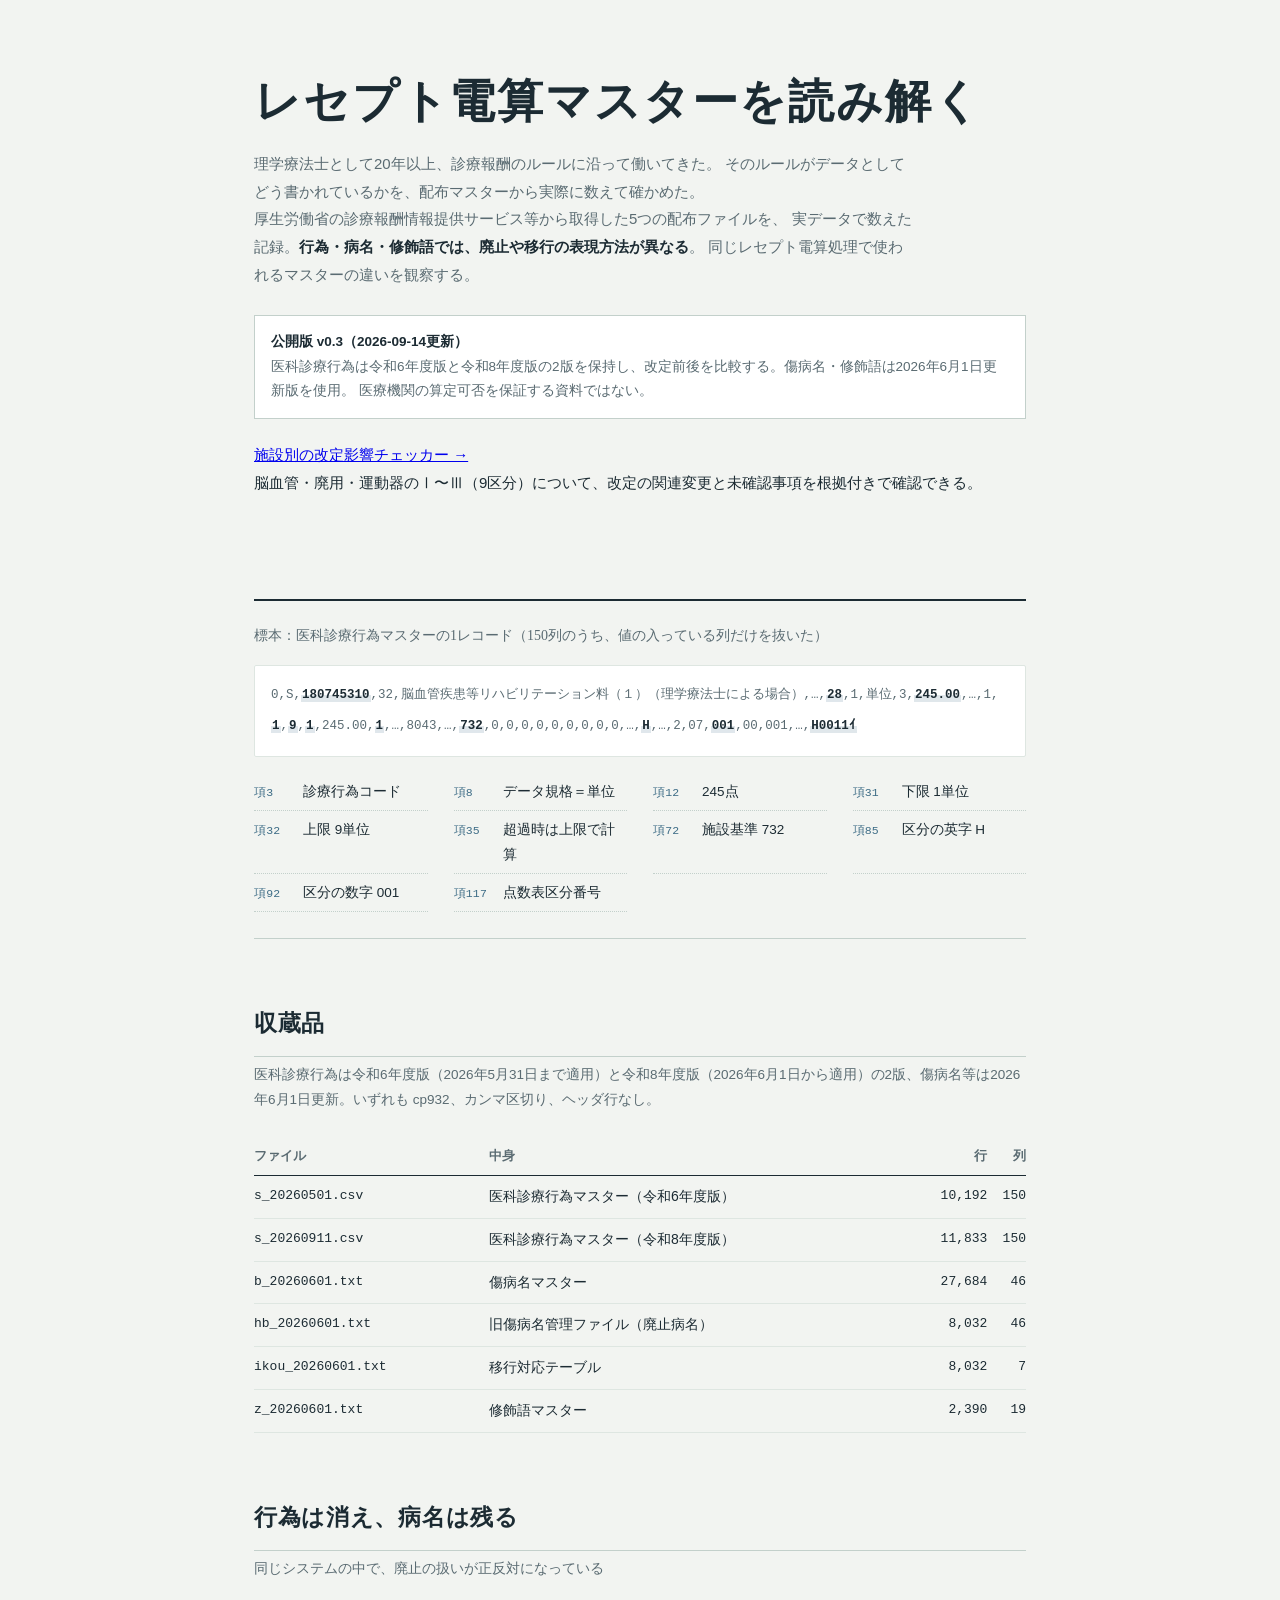
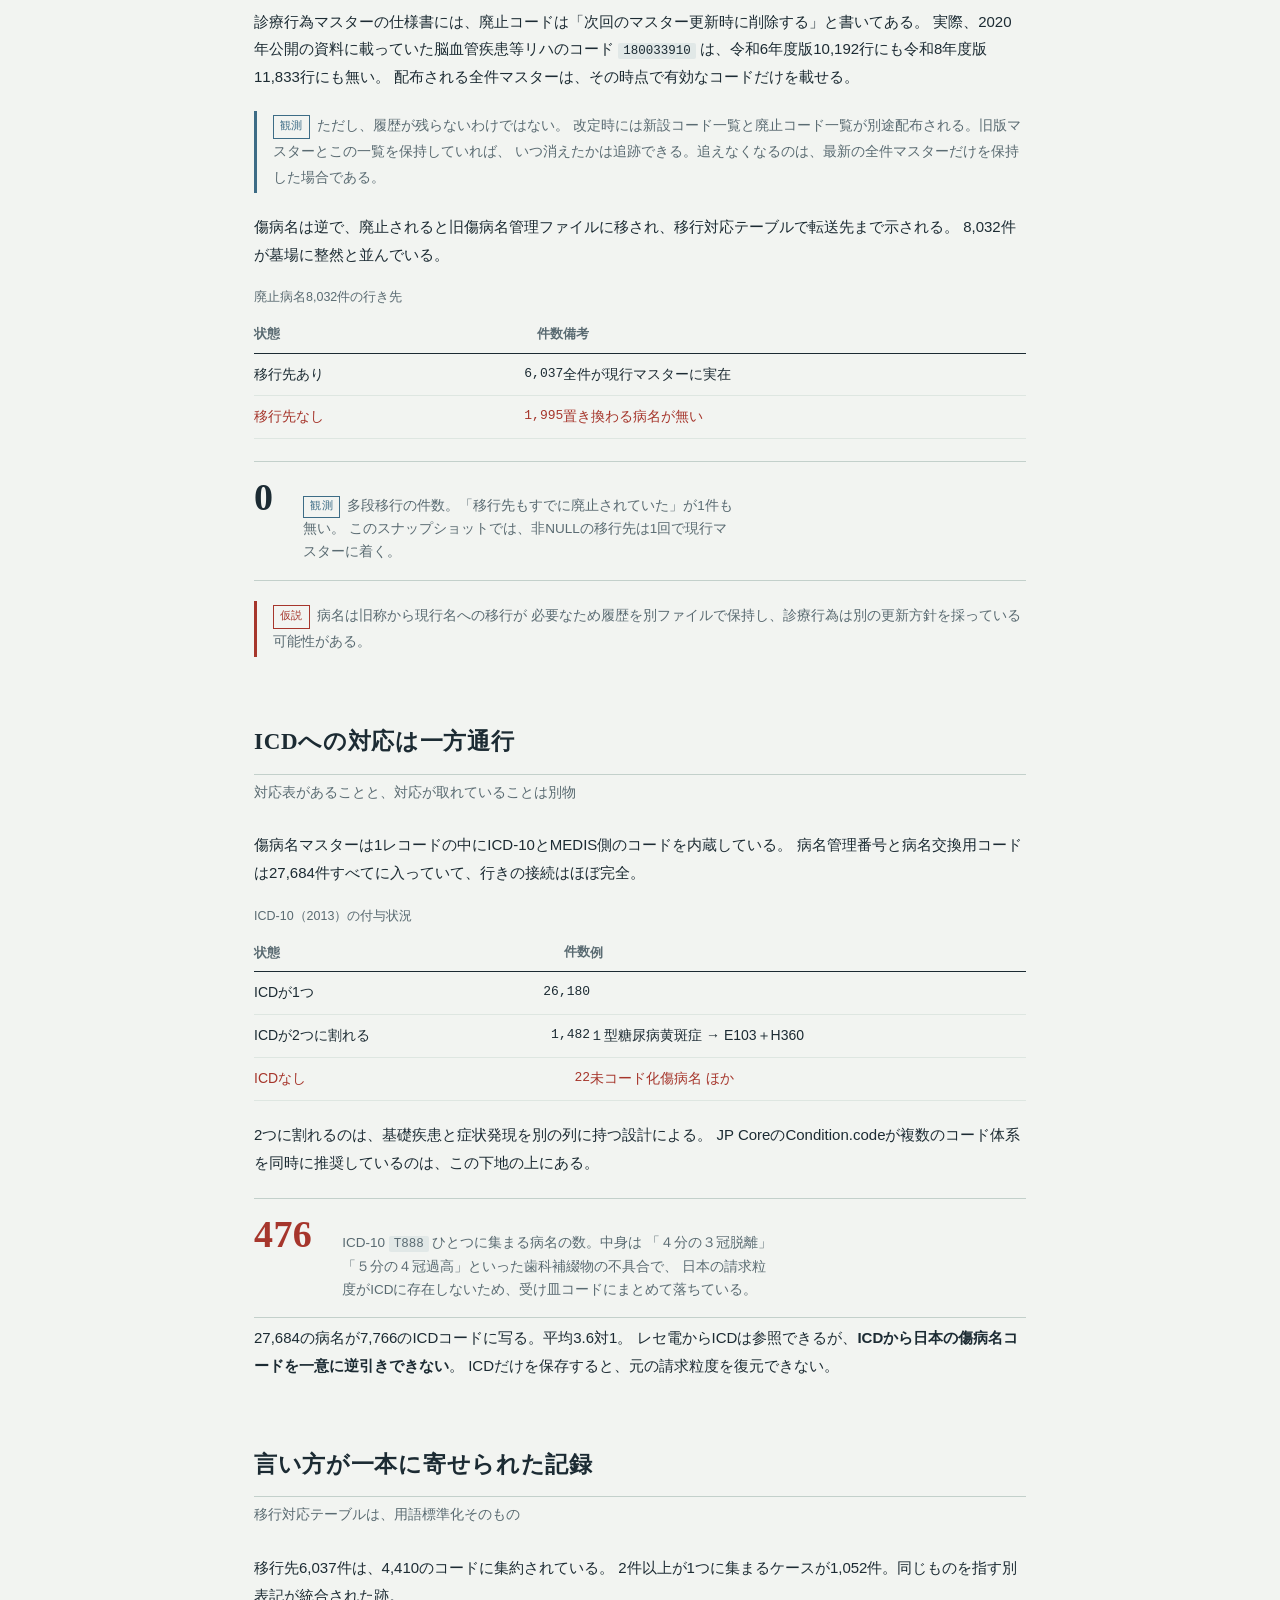
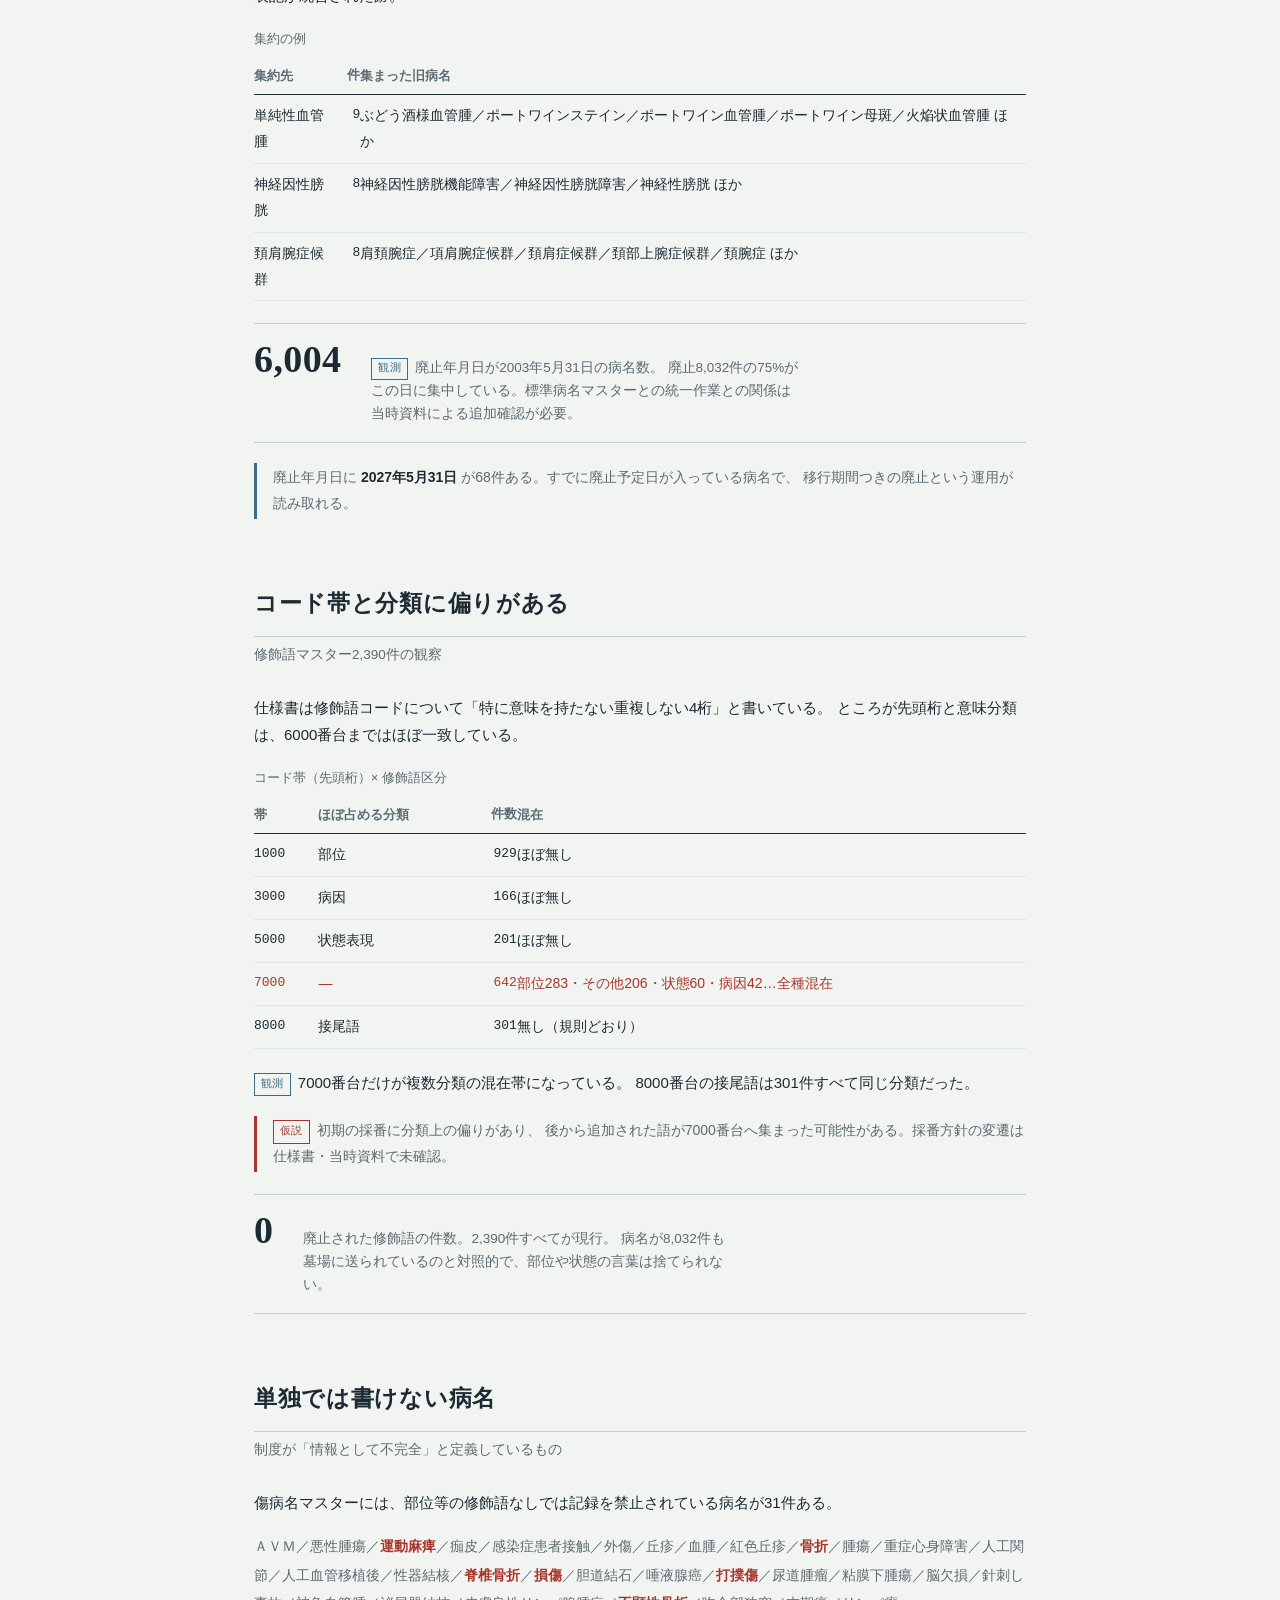
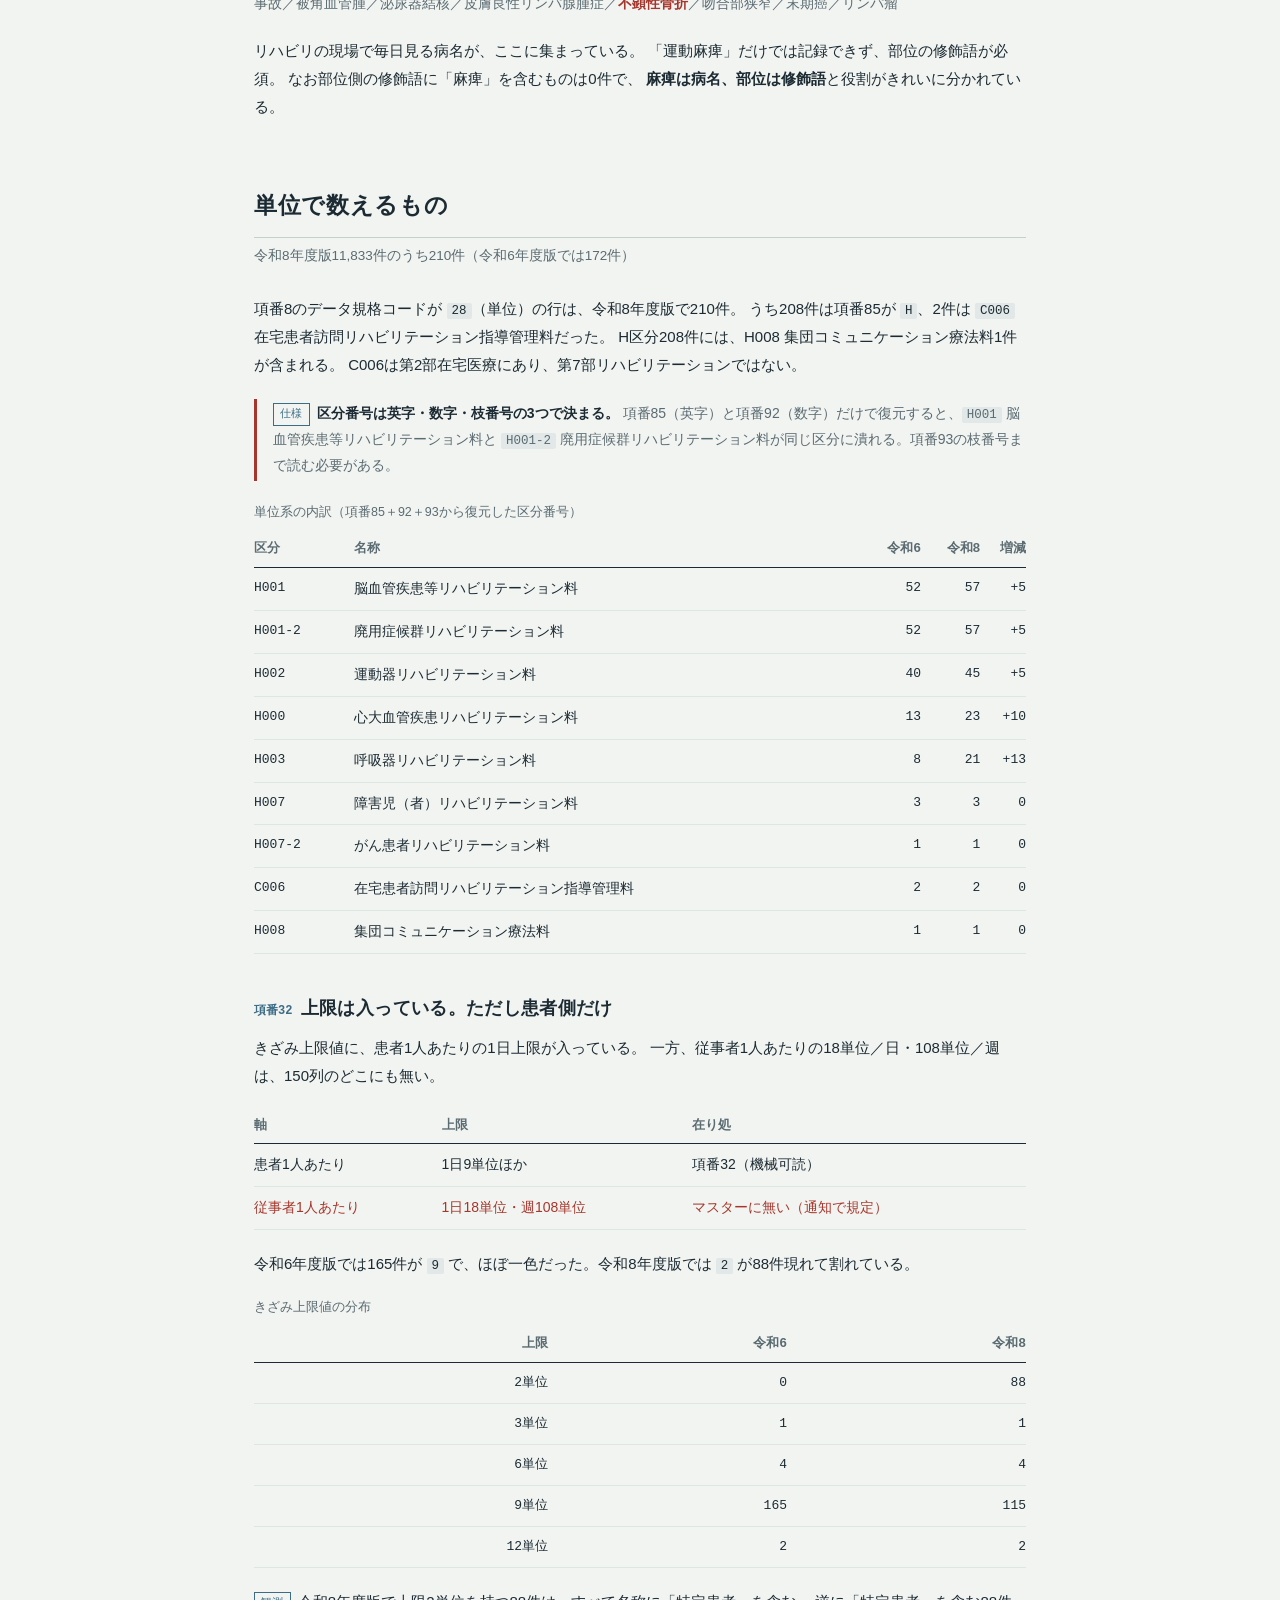
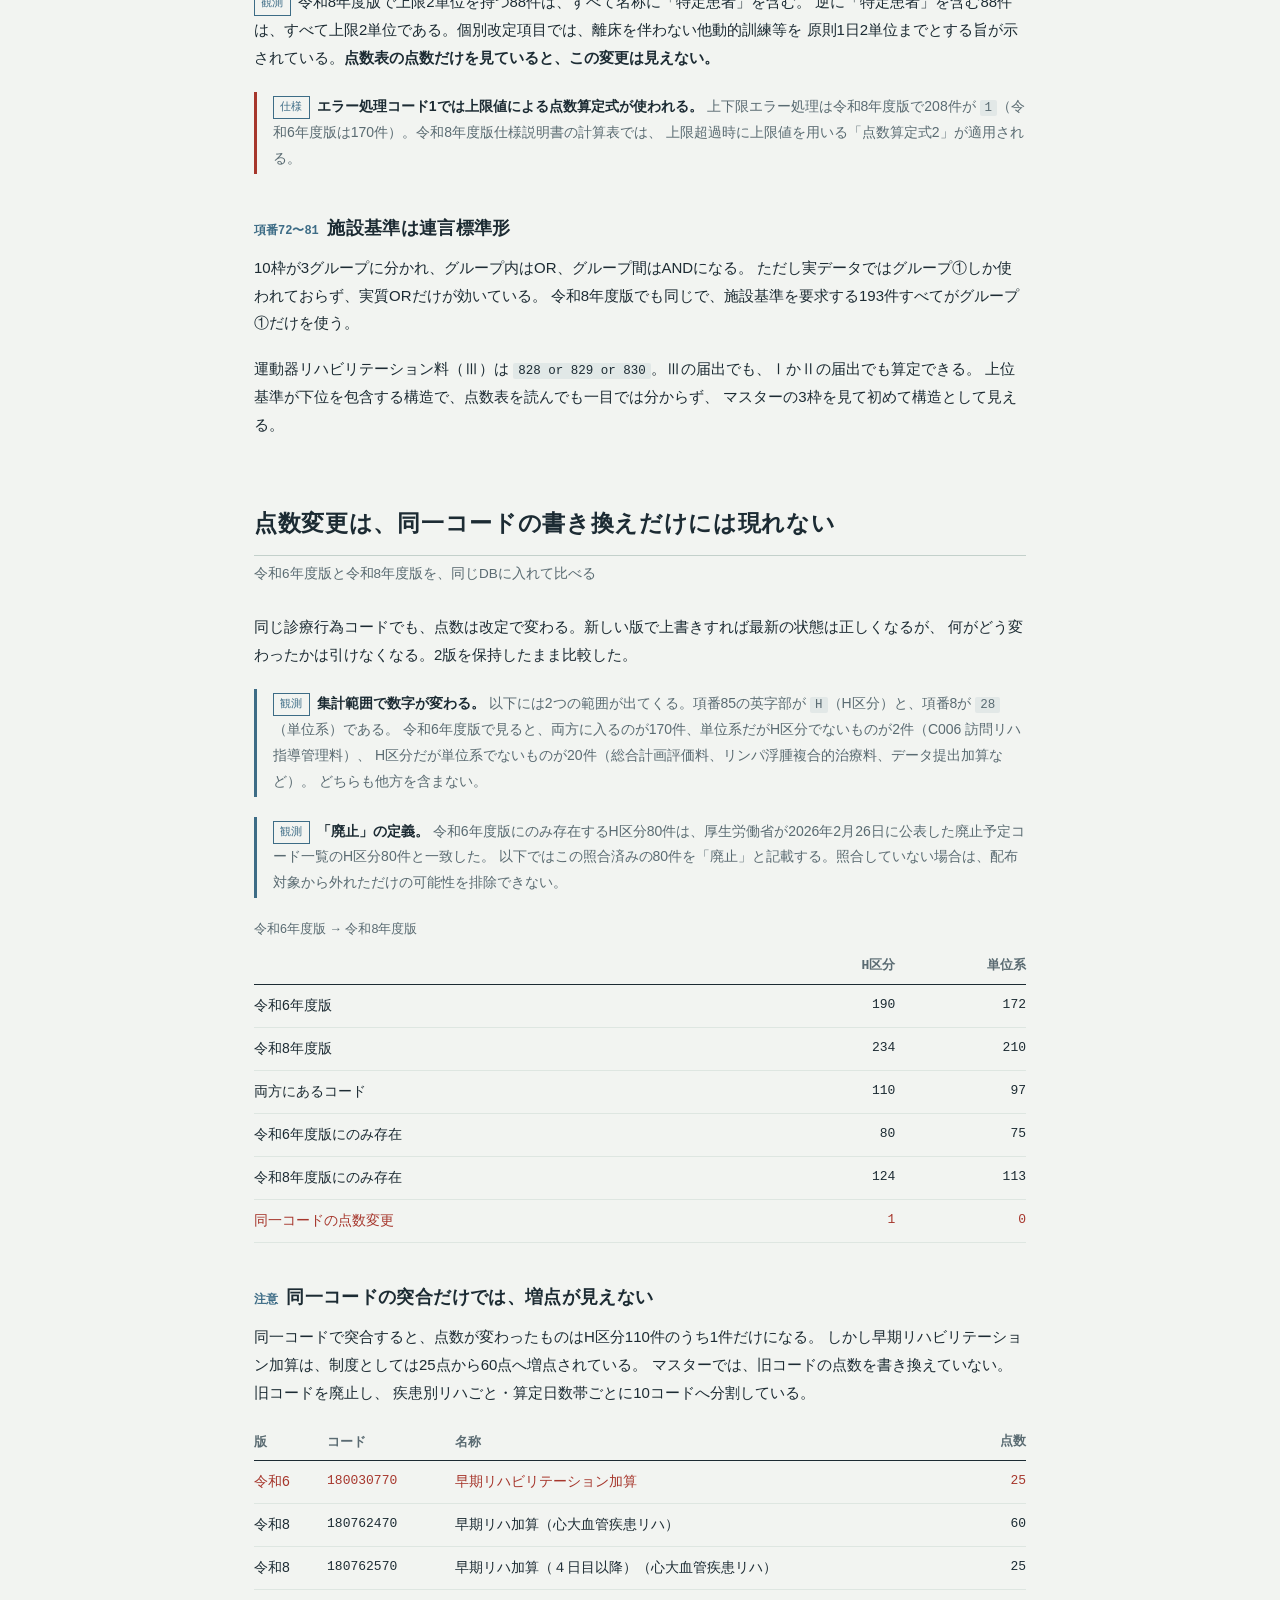
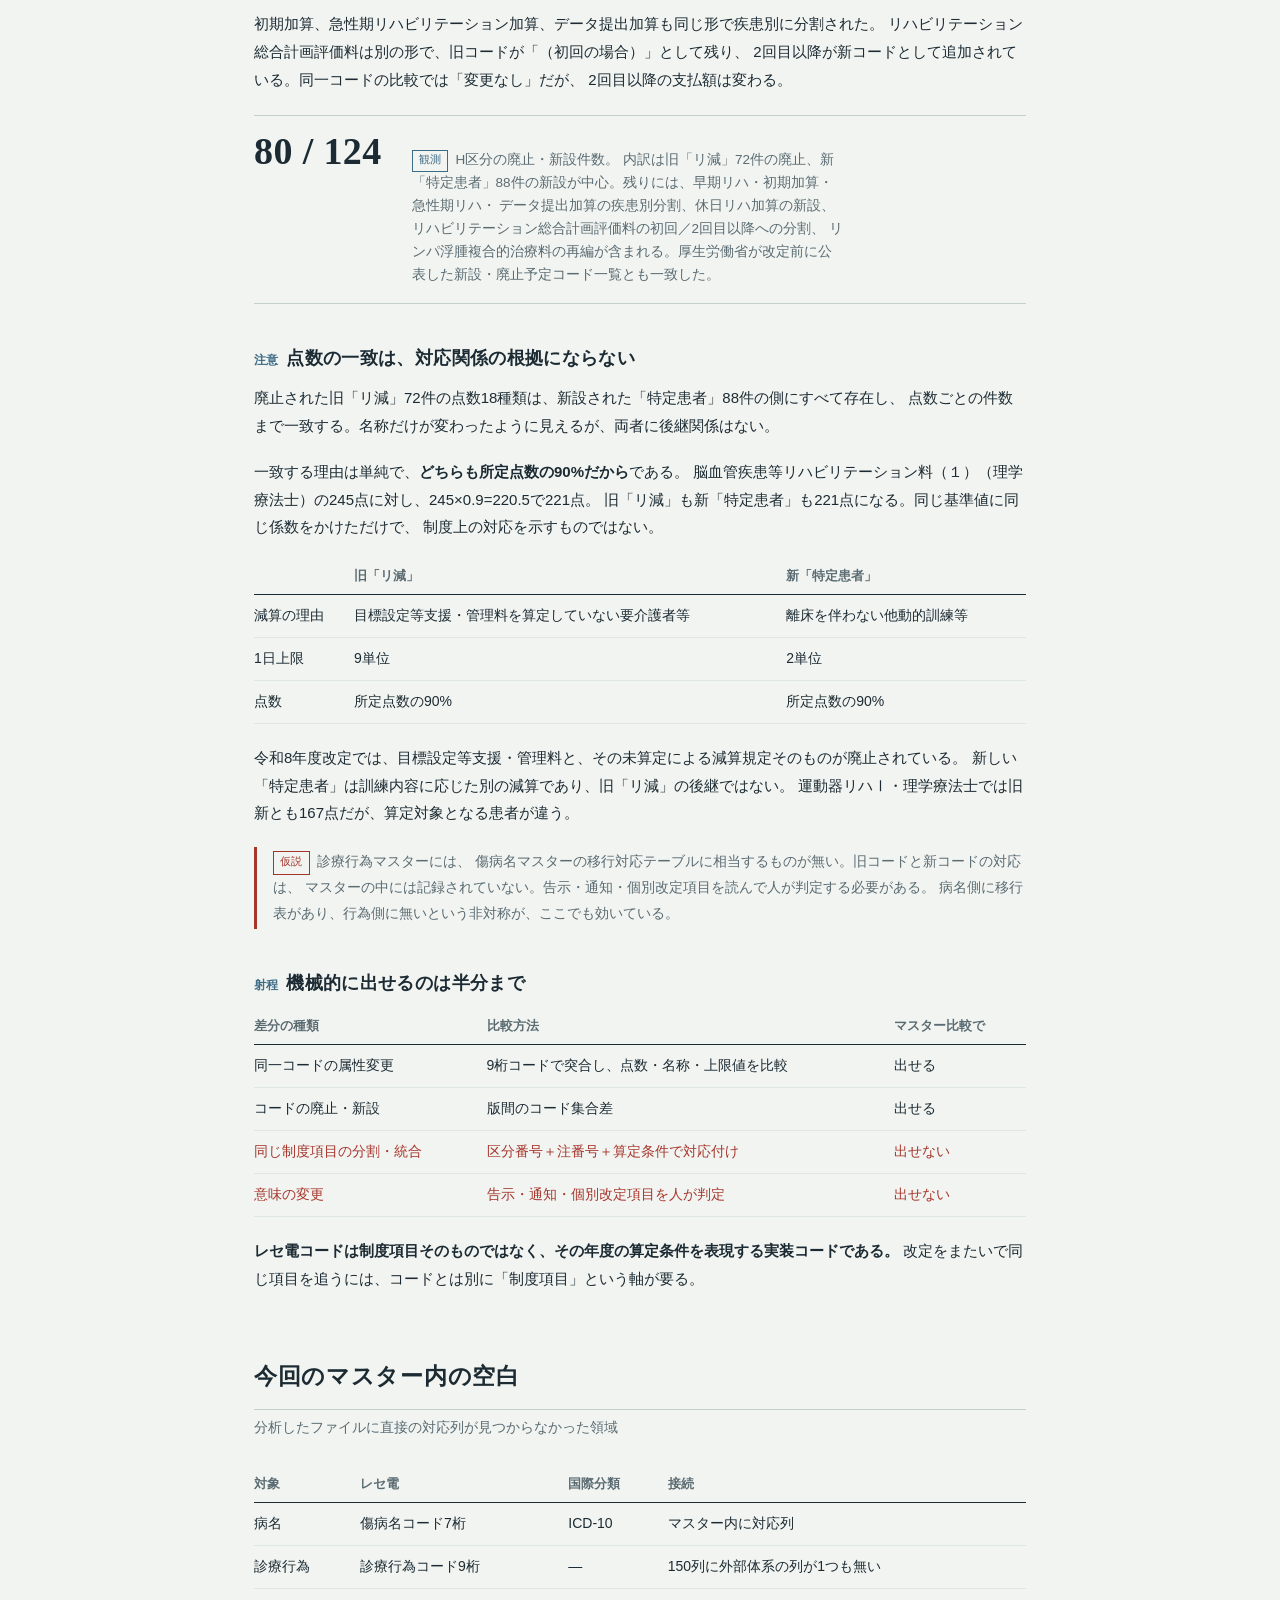
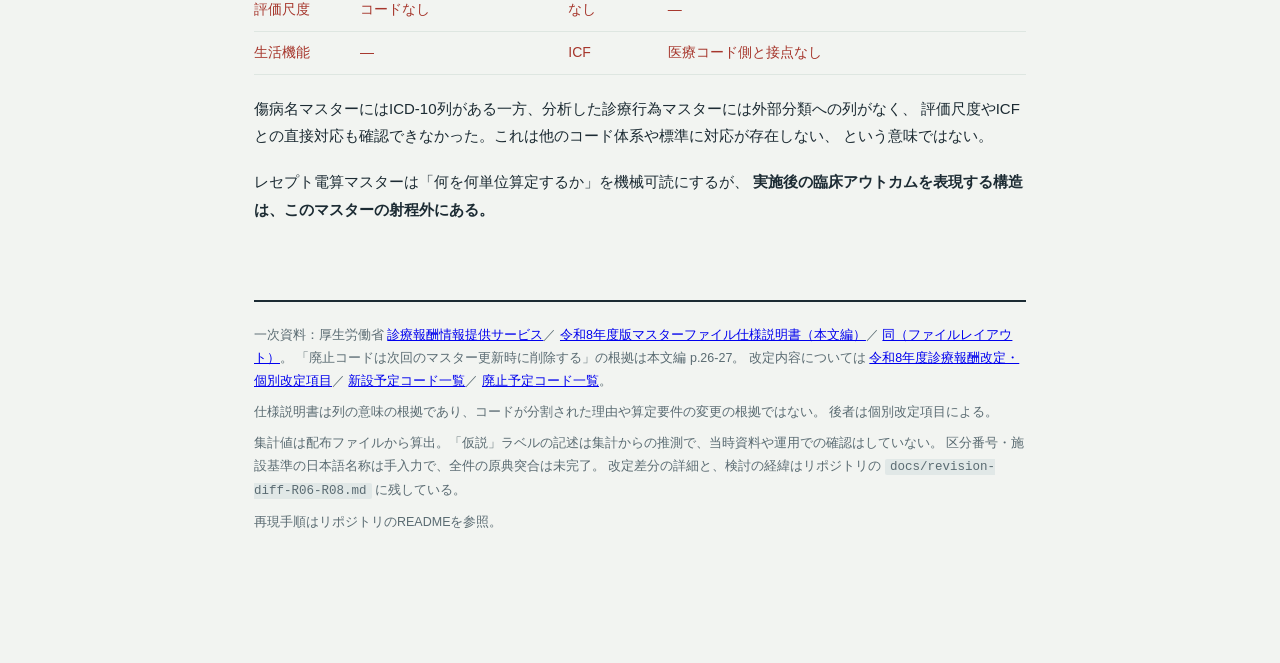
==== commit 0e22470a: "名称を「レセプト電算マスターを読み解く」に変更し、本文・チェッカー・README・docsを更新" ====
--- a/index.html
+++ b/index.html
@@ -1,550 +1,538 @@
-<!DOCTYPE html>
-<html lang="ja">
-<head>
-<meta charset="utf-8">
-<meta name="viewport" content="width=device-width, initial-scale=1">
-<title>レセプト電算マスター図鑑</title>
-<style>
-  :root{
-    --paper:#F2F4F1;
-    --rule:#C3D0CB;
-    --rule-soft:#DEE6E1;
-    --ink:#1C2B33;
-    --ink-soft:#5A6B72;
-    --shu:#A6362C;
-    --ai:#3D6C86;
-    --mincho:"Hiragino Mincho ProN","Yu Mincho","YuMincho","MS PMincho",serif;
-    --gothic:"Hiragino Kaku Gothic ProN","Yu Gothic","Meiryo",sans-serif;
-    --mono:"SFMono-Regular",Menlo,Consolas,"Courier New",monospace;
-  }
-  *{box-sizing:border-box}
-  body{
-    margin:0;background:var(--paper);color:var(--ink);
-    font-family:var(--gothic);font-size:15px;line-height:1.85;
-    font-feature-settings:"palt";
-    -webkit-font-smoothing:antialiased;
-  }
-  .wrap{max-width:820px;margin:0 auto;padding:0 24px 120px}
-
-  /* ── 表紙 ───────────────────────────── */
-  header{padding:72px 0 40px}
-  h1{
-    font-family:var(--mincho);font-weight:600;
-    font-size:clamp(30px,5.4vw,46px);line-height:1.3;
-    letter-spacing:.04em;margin:0 0 18px;
-  }
-  .lede{max-width:44em;color:var(--ink-soft);font-size:15px;margin:0}
-  .lede b{color:var(--ink);font-weight:600}
-
-  /* ── レコード標本 ───────────────────── */
-  .specimen{
-    margin:44px 0 0;border-top:2px solid var(--ink);
-    border-bottom:1px solid var(--rule);padding:22px 0 26px;
-  }
-  .specimen .cap{
-    font-family:var(--mincho);font-size:14px;color:var(--ink-soft);
-    margin:0 0 16px;
-  }
-  .rec{
-    font-family:var(--mono);font-size:12.5px;line-height:2.5;
-    word-break:break-all;color:var(--ink-soft);
-    background:#fff;border:1px solid var(--rule-soft);
-    padding:14px 16px;border-radius:2px;
-  }
-  .rec i{font-style:normal;color:var(--ink);font-weight:700;
-    box-shadow:inset 0 -7px 0 rgba(61,108,134,.16);padding:0 1px}
-  .keys{
-    display:grid;grid-template-columns:repeat(auto-fit,minmax(168px,1fr));
-    gap:2px 26px;margin-top:18px;
-  }
-  .keys div{
-    display:flex;gap:10px;align-items:baseline;
-    font-size:13.5px;padding:5px 0;border-bottom:1px dotted var(--rule);
-  }
-  .keys span{
-    font-family:var(--mono);font-size:11.5px;color:var(--ai);
-    flex:0 0 3.4em;letter-spacing:.02em;
-  }
-
-  /* ── 節 ─────────────────────────────── */
-  section{margin-top:64px}
-  h2{
-    font-family:var(--mincho);font-size:23px;font-weight:600;
-    letter-spacing:.03em;margin:0 0 6px;padding-bottom:10px;
-    border-bottom:1px solid var(--rule);
-  }
-  .sub{color:var(--ink-soft);font-size:13.5px;margin:0 0 26px}
-  p{margin:0 0 18px}
-  h3{
-    font-family:var(--mincho);font-size:17.5px;font-weight:600;
-    margin:38px 0 10px;letter-spacing:.02em;
-  }
-  h3 em{
-    font-style:normal;font-family:var(--mono);font-size:12px;
-    color:var(--ai);margin-right:.7em;letter-spacing:0;
-  }
-
-  /* ── 表 ─────────────────────────────── */
-  table{
-    width:100%;border-collapse:collapse;margin:8px 0 20px;
-    font-size:14px;font-variant-numeric:tabular-nums;
-  }
-  caption{
-    text-align:left;font-size:12.5px;color:var(--ink-soft);
-    padding-bottom:7px;
-  }
-  th{
-    text-align:left;font-weight:600;font-size:12.5px;color:var(--ink-soft);
-    border-bottom:1.5px solid var(--ink);padding:6px 10px 6px 0;
-  }
-  td{border-bottom:1px solid var(--rule-soft);padding:8px 10px 8px 0;
-     vertical-align:top}
-  td.n,th.n{text-align:right;font-family:var(--mono);font-size:13px;
-     padding-right:0}
-  tr.void td{color:var(--shu)}
-  .mono{font-family:var(--mono);font-size:13px}
-
-  /* ── 数値の据わり ───────────────────── */
-  .figure{
-    display:flex;gap:30px;align-items:baseline;flex-wrap:wrap;
-    margin:22px 0 6px;padding:16px 0;
-    border-top:1px solid var(--rule);border-bottom:1px solid var(--rule);
-  }
-  .figure b{
-    font-family:var(--mincho);font-size:38px;font-weight:600;
-    line-height:1;letter-spacing:.01em;font-variant-numeric:tabular-nums;
-  }
-  .figure small{font-size:13.5px;color:var(--ink-soft);line-height:1.7;
-    max-width:32em;display:block}
-  .figure.void b{color:var(--shu)}
-
-  /* ── 注記 ───────────────────────────── */
-  .note{
-    border-left:3px solid var(--ai);padding:2px 0 2px 16px;
-    font-size:14px;color:var(--ink-soft);margin:20px 0;
-  }
-  .note.warn{border-left-color:var(--shu)}
-  .note b{color:var(--ink)}
-  .status{
-    margin:26px 0 0;padding:14px 16px;border:1px solid var(--rule);
-    background:#fff;font-size:13.5px;color:var(--ink-soft);
-  }
-  .status b{color:var(--ink)}
-  .tag{
-    display:inline-block;font-family:var(--mono);font-size:10.5px;
-    letter-spacing:.04em;border:1px solid currentColor;padding:1px 6px;
-    margin-right:7px;vertical-align:1px;
-  }
-  .tag.fact{color:var(--ai)}
-  .tag.inference{color:var(--shu)}
-
-  footer{
-    margin-top:76px;padding-top:22px;border-top:2px solid var(--ink);
-    font-size:12.5px;color:var(--ink-soft);
-  }
-  footer p{margin:0 0 8px}
-  code{font-family:var(--mono);font-size:12.5px;
-    background:rgba(61,108,134,.09);padding:1px 5px;border-radius:2px}
-  @media print{body{background:#fff}.wrap{max-width:none}}
-</style>
-</head>
-<body>
-<div class="wrap">
-
-<header>
-  <h1>レセプト電算マスター図鑑</h1>
-  <p class="lede">厚生労働省の診療報酬情報提供サービス等から取得した5つの配布ファイルを、
-  実データで数えた記録。<b>行為・病名・修飾語では、廃止や移行の表現方法が異なる</b>。
-  同じレセプト電算処理で使われるマスターの違いを観察する。</p>
-  <div class="status"><b>公開版 v0.3（2026-09-14更新）</b><br>
-  医科診療行為は令和6年度版と令和8年度版の2版を保持し、改定前後を比較する。傷病名・修飾語は2026年6月1日更新版を使用。
-  数値の再現と、その理由についての解釈を分けて表示する。医療機関の算定可否を保証する資料ではない。</div>
-</header>
-
-<div class="specimen">
-  <p class="cap">標本：医科診療行為マスターの1レコード（150列のうち、値の入っている列だけを抜いた）</p>
-  <div class="rec">
-    0,S,<i>180745310</i>,32,脳血管疾患等リハビリテーション料（１）（理学療法士による場合）,…,<i>28</i>,1,単位,3,<i>245.00</i>,…,1,<i>1</i>,<i>9</i>,<i>1</i>,245.00,<i>1</i>,…,8043,…,<i>732</i>,0,0,0,0,0,0,0,0,0,…,<i>H</i>,…,2,07,<i>001</i>,00,001,…,<i>H0011ｲ</i>
-  </div>
-  <div class="keys">
-    <div><span>項3</span>診療行為コード</div>
-    <div><span>項8</span>データ規格＝単位</div>
-    <div><span>項12</span>245点</div>
-    <div><span>項31</span>下限 1単位</div>
-    <div><span>項32</span>上限 9単位</div>
-    <div><span>項35</span>超過時は上限で計算</div>
-    <div><span>項72</span>施設基準 732</div>
-    <div><span>項85</span>区分の英字 H</div>
-    <div><span>項92</span>区分の数字 001</div>
-    <div><span>項117</span>点数表区分番号</div>
-  </div>
-</div>
-
-<section>
-  <h2>収蔵品</h2>
-  <p class="sub">医科診療行為は令和6年度版（2026年5月31日まで適用）と令和8年度版（2026年6月1日から適用）の2版、傷病名等は2026年6月1日更新。いずれも cp932、カンマ区切り、ヘッダ行なし。</p>
-  <table>
-    <tr><th>ファイル</th><th>中身</th><th class="n">行</th><th class="n">列</th></tr>
-    <tr><td class="mono">s_20260501.csv</td><td>医科診療行為マスター（令和6年度版）</td><td class="n">10,192</td><td class="n">150</td></tr>
-    <tr><td class="mono">s_20260911.csv</td><td>医科診療行為マスター（令和8年度版）</td><td class="n">11,833</td><td class="n">150</td></tr>
-    <tr><td class="mono">b_20260601.txt</td><td>傷病名マスター</td><td class="n">27,684</td><td class="n">46</td></tr>
-    <tr><td class="mono">hb_20260601.txt</td><td>旧傷病名管理ファイル（廃止病名）</td><td class="n">8,032</td><td class="n">46</td></tr>
-    <tr><td class="mono">ikou_20260601.txt</td><td>移行対応テーブル</td><td class="n">8,032</td><td class="n">7</td></tr>
-    <tr><td class="mono">z_20260601.txt</td><td>修飾語マスター</td><td class="n">2,390</td><td class="n">19</td></tr>
-  </table>
-</section>
-
-<section>
-  <h2>行為は消え、病名は残る</h2>
-  <p class="sub">同じシステムの中で、廃止の扱いが正反対になっている</p>
-
-  <p>診療行為マスターの仕様書には、廃止コードは「次回のマスター更新時に削除する」と書いてある。
-  実際、2020年公開の資料に載っていた脳血管疾患等リハのコード
-  <code>180033910</code> は、令和6年度版10,192行にも令和8年度版11,833行にも無い。
-  配布される全件マスターは、その時点で有効なコードだけを載せる。</p>
-
-  <p class="note"><span class="tag fact">観測</span>ただし、履歴が残らないわけではない。
-  改定時には新設コード一覧と廃止コード一覧が別途配布される。旧版マスターとこの一覧を保持していれば、
-  いつ消えたかは追跡できる。追えなくなるのは、最新の全件マスターだけを保持した場合である。</p>
-
-  <p>傷病名は逆で、廃止されると旧傷病名管理ファイルに移され、移行対応テーブルで転送先まで示される。
-  8,032件が墓場に整然と並んでいる。</p>
-
-  <table>
-    <caption>廃止病名8,032件の行き先</caption>
-    <tr><th>状態</th><th class="n">件数</th><th>備考</th></tr>
-    <tr><td>移行先あり</td><td class="n">6,037</td><td>全件が現行マスターに実在</td></tr>
-    <tr class="void"><td>移行先なし</td><td class="n">1,995</td><td>置き換わる病名が無い</td></tr>
-  </table>
-
-  <div class="figure">
-    <b>0</b>
-    <small><span class="tag fact">観測</span>多段移行の件数。「移行先もすでに廃止されていた」が1件も無い。
-    このスナップショットでは、非NULLの移行先は1回で現行マスターに着く。
-    その整合性が手作業か自動処理かは、このデータだけでは判断できない。</small>
-  </div>
-
-  <p class="note warn"><span class="tag inference">仮説</span>病名は旧称から現行名への移行が
-  必要なため履歴を別ファイルで保持し、診療行為は別の更新方針を採っている可能性がある。
-  なぜ設計が分かれたかは、配布ファイルの集計だけでは確定できない。</p>
-</section>
-
-<section>
-  <h2>ICDへの対応は一方通行</h2>
-  <p class="sub">対応表があることと、対応が取れていることは別物</p>
-
-  <p>傷病名マスターは1レコードの中にICD-10とMEDIS側のコードを内蔵している。
-  病名管理番号と病名交換用コードは27,684件すべてに入っていて、行きの接続はほぼ完全。</p>
-
-  <table>
-    <caption>ICD-10（2013）の付与状況</caption>
-    <tr><th>状態</th><th class="n">件数</th><th>例</th></tr>
-    <tr><td>ICDが1つ</td><td class="n">26,180</td><td></td></tr>
-    <tr><td>ICDが2つに割れる</td><td class="n">1,482</td><td>１型糖尿病黄斑症 → E103＋H360</td></tr>
-    <tr class="void"><td>ICDなし</td><td class="n">22</td><td>未コード化傷病名 ほか</td></tr>
-  </table>
-
-  <p>2つに割れるのは、基礎疾患と症状発現を別の列に持つ設計による。
-  JP CoreのCondition.codeが複数のコード体系を同時に推奨しているのは、この下地の上にある。</p>
-
-  <div class="figure void">
-    <b>476</b>
-    <small>ICD-10 <code>T888</code> ひとつに集まる病名の数。中身は
-    「４分の３冠脱離」「５分の４冠過高」といった歯科補綴物の不具合で、
-    日本の請求粒度がICDに存在しないため、受け皿コードにまとめて落ちている。</small>
-  </div>
-
-  <p>27,684の病名が7,766のICDコードに写る。平均3.6対1。
-  レセ電からICDは参照できるが、<b>ICDから日本の傷病名コードを一意に逆引きできない</b>。
-  ICDだけを保存すると、元の請求粒度を復元できない。</p>
-</section>
-
-<section>
-  <h2>言い方が一本に寄せられた記録</h2>
-  <p class="sub">移行対応テーブルは、用語標準化そのもの</p>
-
-  <p>移行先6,037件は、4,410のコードに集約されている。
-  2件以上が1つに集まるケースが1,052件。同じものを指す別表記が統合された跡。</p>
-
-  <table>
-    <caption>集約の例</caption>
-    <tr><th>集約先</th><th class="n">件</th><th>集まった旧病名</th></tr>
-    <tr><td>単純性血管腫</td><td class="n">9</td><td>ぶどう酒様血管腫／ポートワインステイン／ポートワイン血管腫／ポートワイン母斑／火焔状血管腫 ほか</td></tr>
-    <tr><td>神経因性膀胱</td><td class="n">8</td><td>神経因性膀胱機能障害／神経因性膀胱障害／神経性膀胱 ほか</td></tr>
-    <tr><td>頚肩腕症候群</td><td class="n">8</td><td>肩頚腕症／項肩腕症候群／頚肩症候群／頚部上腕症候群／頚腕症 ほか</td></tr>
-  </table>
-
-  <div class="figure">
-    <b>6,004</b>
-    <small><span class="tag fact">観測</span>廃止年月日が2003年5月31日の病名数。
-    廃止8,032件の75%がこの日に集中している。標準病名マスターとの統一作業との関係は
-    当時資料による追加確認が必要。</small>
-  </div>
-
-  <p class="note">廃止年月日に <b>2027年5月31日</b> が68件ある。すでに廃止予定日が入っている病名で、
-  移行期間つきの廃止という運用が読み取れる。</p>
-</section>
-
-<section>
-  <h2>コード帯と分類に偏りがある</h2>
-  <p class="sub">修飾語マスター2,390件の観察</p>
-
-  <p>仕様書は修飾語コードについて「特に意味を持たない重複しない4桁」と書いている。
-  ところが先頭桁と意味分類は、6000番台まではほぼ一致している。</p>
-
-  <table>
-    <caption>コード帯（先頭桁）× 修飾語区分</caption>
-    <tr><th>帯</th><th>ほぼ占める分類</th><th class="n">件数</th><th>混在</th></tr>
-    <tr><td class="mono">1000</td><td>部位</td><td class="n">929</td><td>ほぼ無し</td></tr>
-    <tr><td class="mono">3000</td><td>病因</td><td class="n">166</td><td>ほぼ無し</td></tr>
-    <tr><td class="mono">5000</td><td>状態表現</td><td class="n">201</td><td>ほぼ無し</td></tr>
-    <tr class="void"><td class="mono">7000</td><td>—</td><td class="n">642</td><td>部位283・その他206・状態60・病因42…全種混在</td></tr>
-    <tr><td class="mono">8000</td><td>接尾語</td><td class="n">301</td><td>無し（規則どおり）</td></tr>
-  </table>
-
-  <p><span class="tag fact">観測</span>7000番台だけが複数分類の混在帯になっている。
-  8000番台の接尾語は301件すべて同じ分類だった。</p>
-  <p class="note warn"><span class="tag inference">仮説</span>初期の採番に分類上の偏りがあり、
-  後から追加された語が7000番台へ集まった可能性がある。採番方針の変遷は仕様書・当時資料で未確認。</p>
-
-  <div class="figure">
-    <b>0</b>
-    <small>廃止された修飾語の件数。2,390件すべてが現行。
-    病名が8,032件も墓場に送られているのと対照的で、部位や状態の言葉は捨てられない。</small>
-  </div>
-</section>
-
-<section>
-  <h2>単独では書けない病名</h2>
-  <p class="sub">制度が「情報として不完全」と定義しているもの</p>
-
-  <p>傷病名マスターには、部位等の修飾語なしでは記録を禁止されている病名が31件ある。</p>
-
-  <p class="mono" style="font-size:13.5px;line-height:2.1;color:var(--ink-soft)">
-  ＡＶＭ／悪性腫瘍／<b style="color:var(--shu)">運動麻痺</b>／痂皮／感染症患者接触／外傷／丘疹／血腫／紅色丘疹／<b style="color:var(--shu)">骨折</b>／腫瘍／重症心身障害／人工関節／人工血管移植後／性器結核／<b style="color:var(--shu)">脊椎骨折</b>／<b style="color:var(--shu)">損傷</b>／胆道結石／唾液腺癌／<b style="color:var(--shu)">打撲傷</b>／尿道腫瘤／粘膜下腫瘍／脳欠損／針刺し事故／被角血管腫／泌尿器結核／皮膚良性リンパ腺腫症／<b style="color:var(--shu)">不顕性骨折</b>／吻合部狭窄／末期癌／リンパ瘤</p>
-
-  <p>リハビリの現場で毎日見る病名が、ここに集まっている。
-  「運動麻痺」だけでは記録できず、部位の修飾語が必須。
-  なお部位側の修飾語に「麻痺」を含むものは0件で、
-  <b>麻痺は病名、部位は修飾語</b>と役割がきれいに分かれている。</p>
-
-  <div class="figure">
-    <b>66,164,760</b>
-    <small>27,684病名 × 2,390修飾語の単純な直積。これは有効な臨床病名の件数ではない。
-    すべての組み合わせが意味的・請求上有効とは限らないが、病名が修飾語との組み合わせで
-    表現される構造を示す理論値として掲載する。</small>
-  </div>
-</section>
-
-<section>
-  <h2>単位で数えるもの</h2>
-  <p class="sub">令和8年度版11,833件のうち210件（令和6年度版では172件）</p>
-
-  <p>項番8のデータ規格コードが <code>28</code>（単位）の行は、令和8年度版で210件。
-  うち208件は項番85が <code>H</code>、2件は <code>C006</code> 在宅患者訪問リハビリテーション指導管理料だった。
-  H区分208件には、H008 集団コミュニケーション療法料1件が含まれる。
-  C006は第2部在宅医療にあり、第7部リハビリテーションではない。
-  コード28の由来までは、この集計から判断しない。</p>
-
-  <p class="note warn"><span class="tag fact">仕様</span><b>区分番号は英字・数字・枝番号の3つで決まる。</b>
-  項番85（英字）と項番92（数字）だけで復元すると、<code>H001</code> 脳血管疾患等リハビリテーション料と
-  <code>H001-2</code> 廃用症候群リハビリテーション料が同じ区分に潰れる。項番93の枝番号まで読む必要がある。
-  当初この表は枝番号を落としており、H001を114件と表示していた。</p>
-
-  <table>
-    <caption>単位系の内訳（項番85＋92＋93から復元した区分番号）</caption>
-    <tr><th>区分</th><th>名称</th><th class="n">令和6</th><th class="n">令和8</th><th class="n">増減</th></tr>
-    <tr><td class="mono">H001</td><td>脳血管疾患等リハビリテーション料</td><td class="n">52</td><td class="n">57</td><td class="n">+5</td></tr>
-    <tr><td class="mono">H001-2</td><td>廃用症候群リハビリテーション料</td><td class="n">52</td><td class="n">57</td><td class="n">+5</td></tr>
-    <tr><td class="mono">H002</td><td>運動器リハビリテーション料</td><td class="n">40</td><td class="n">45</td><td class="n">+5</td></tr>
-    <tr><td class="mono">H000</td><td>心大血管疾患リハビリテーション料</td><td class="n">13</td><td class="n">23</td><td class="n">+10</td></tr>
-    <tr><td class="mono">H003</td><td>呼吸器リハビリテーション料</td><td class="n">8</td><td class="n">21</td><td class="n">+13</td></tr>
-    <tr><td class="mono">H007</td><td>障害児（者）リハビリテーション料</td><td class="n">3</td><td class="n">3</td><td class="n">0</td></tr>
-    <tr><td class="mono">H007-2</td><td>がん患者リハビリテーション料</td><td class="n">1</td><td class="n">1</td><td class="n">0</td></tr>
-    <tr><td class="mono">C006</td><td>在宅患者訪問リハビリテーション指導管理料</td><td class="n">2</td><td class="n">2</td><td class="n">0</td></tr>
-    <tr><td class="mono">H008</td><td>集団コミュニケーション療法料</td><td class="n">1</td><td class="n">1</td><td class="n">0</td></tr>
-  </table>
-
-  <h3><em>項番32</em>上限は入っている。ただし患者側だけ</h3>
-
-  <p>きざみ上限値に、患者1人あたりの1日上限が入っている。
-  一方、従事者1人あたりの18単位／日・108単位／週は、150列のどこにも無い。</p>
-
-  <table>
-    <tr><th>軸</th><th>上限</th><th>在り処</th></tr>
-    <tr><td>患者1人あたり</td><td>1日9単位ほか</td><td>項番32（機械可読）</td></tr>
-    <tr class="void"><td>従事者1人あたり</td><td>1日18単位・週108単位</td><td>マスターに無い（通知で規定）</td></tr>
-  </table>
-
-  <p>令和6年度版では165件が <code>9</code> で、ほぼ一色だった。令和8年度版では <code>2</code> が88件現れて割れている。</p>
-
-  <table>
-    <caption>きざみ上限値の分布</caption>
-    <tr><th class="n">上限</th><th class="n">令和6</th><th class="n">令和8</th></tr>
-    <tr><td class="n mono">2単位</td><td class="n">0</td><td class="n">88</td></tr>
-    <tr><td class="n mono">3単位</td><td class="n">1</td><td class="n">1</td></tr>
-    <tr><td class="n mono">6単位</td><td class="n">4</td><td class="n">4</td></tr>
-    <tr><td class="n mono">9単位</td><td class="n">165</td><td class="n">115</td></tr>
-    <tr><td class="n mono">12単位</td><td class="n">2</td><td class="n">2</td></tr>
-  </table>
-
-  <p><span class="tag fact">観測</span>令和8年度版で上限2単位を持つ88件は、すべて名称に「特定患者」を含む。
-  逆に「特定患者」を含む88件は、すべて上限2単位である。個別改定項目では、離床を伴わない他動的訓練等を
-  原則1日2単位までとする旨が示されている。<b>点数表の点数だけを見ていると、この変更は見えない。</b></p>
-
-  <p class="note warn"><span class="tag fact">仕様</span><b>エラー処理コード1では上限値による点数算定式が使われる。</b>
-  上下限エラー処理は令和8年度版で208件が <code>1</code>（令和6年度版は170件）。令和8年度版仕様説明書の計算表では、
-  上限超過時に上限値を用いる「点数算定式2」が適用される。実際の請求画面で利用者へ
-  どのような通知が出るかは、マスターだけでは判断できない。</p>
-
-  <h3><em>項番72〜81</em>施設基準は連言標準形</h3>
-
-  <p>10枠が3グループに分かれ、グループ内はOR、グループ間はANDになる。
-  ただし実データではグループ①しか使われておらず、実質ORだけが効いている。
-  令和8年度版でも同じで、施設基準を要求する193件すべてがグループ①だけを使う。</p>
-
-  <p>運動器リハビリテーション料（Ⅲ）は
-  <code>828 or 829 or 830</code>。Ⅲの届出でも、ⅠかⅡの届出でも算定できる。
-  上位基準が下位を包含する構造で、点数表を読んでも一目では分からず、
-  マスターの3枠を見て初めて構造として見える。</p>
-</section>
-
-<section>
-  <h2>点数変更は、同一コードの書き換えだけには現れない</h2>
-  <p class="sub">令和6年度版と令和8年度版を、同じDBに入れて比べる</p>
-
-  <p>同じ診療行為コードでも、点数は改定で変わる。新しい版で上書きすれば最新の状態は正しくなるが、
-  何がどう変わったかは引けなくなる。2版を保持したまま比較した。</p>
-
-  <p class="note"><span class="tag fact">観測</span><b>集計範囲で数字が変わる。</b>
-  以下には2つの範囲が出てくる。項番85の英字部が <code>H</code>（H区分）と、項番8が <code>28</code>（単位系）である。
-  令和6年度版で見ると、両方に入るのが170件、単位系だがH区分でないものが2件（C006 訪問リハ指導管理料）、
-  H区分だが単位系でないものが20件（総合計画評価料、リンパ浮腫複合的治療料、データ提出加算など）。
-  どちらも他方を含まない。</p>
-
-  <p class="note"><span class="tag fact">観測</span><b>「廃止」の定義。</b>
-  令和6年度版にのみ存在するH区分80件は、厚生労働省が2026年2月26日に公表した廃止予定コード一覧のH区分80件と一致した。
-  以下ではこの照合済みの80件を「廃止」と記載する。照合していない場合は、配布対象から外れただけの可能性を排除できない。</p>
-
-  <table>
-    <caption>令和6年度版 → 令和8年度版</caption>
-    <tr><th></th><th class="n">H区分</th><th class="n">単位系</th></tr>
-    <tr><td>令和6年度版</td><td class="n">190</td><td class="n">172</td></tr>
-    <tr><td>令和8年度版</td><td class="n">234</td><td class="n">210</td></tr>
-    <tr><td>両方にあるコード</td><td class="n">110</td><td class="n">97</td></tr>
-    <tr><td>令和6年度版にのみ存在</td><td class="n">80</td><td class="n">75</td></tr>
-    <tr><td>令和8年度版にのみ存在</td><td class="n">124</td><td class="n">113</td></tr>
-    <tr class="void"><td>同一コードの点数変更</td><td class="n">1</td><td class="n">0</td></tr>
-  </table>
-
-  <h3><em>読み違い</em>「点数はほとんど変わっていない」は誤り</h3>
-
-  <p>同一コードで突合すると、点数が変わったものはH区分110件のうち1件だけになる。
-  ここから「点数は動いていない」と読んだが、これは間違いだった。</p>
-
-  <p>早期リハビリテーション加算は、制度としては25点から60点へ増点されている。
-  ところがマスターでは、旧コードの点数を書き換えていない。旧コードを廃止し、
-  疾患別リハごと・算定日数帯ごとに10コードへ分割している。</p>
-
-  <table>
-    <tr><th>版</th><th>コード</th><th>名称</th><th class="n">点数</th></tr>
-    <tr class="void"><td>令和6</td><td class="mono">180030770</td><td>早期リハビリテーション加算</td><td class="n">25</td></tr>
-    <tr><td>令和8</td><td class="mono">180762470</td><td>早期リハ加算（心大血管疾患リハ）</td><td class="n">60</td></tr>
-    <tr><td>令和8</td><td class="mono">180762570</td><td>早期リハ加算（４日目以降）（心大血管疾患リハ）</td><td class="n">25</td></tr>
-  </table>
-
-  <p>初期加算、急性期リハビリテーション加算、データ提出加算も同じ形で疾患別に分割された。
-  リハビリテーション総合計画評価料は別の形で、旧コードが「（初回の場合）」として残り、
-  2回目以降が新コードとして追加されている。同一コードの比較では「変更なし」だが、
-  2回目以降の支払額は変わる。</p>
-
-  <div class="figure">
-    <b>80 / 124</b>
-    <small><span class="tag fact">観測</span>H区分の廃止・新設件数。
-    内訳は旧「リ減」72件の廃止、新「特定患者」88件の新設が中心。残りには、早期リハ・初期加算・急性期リハ・
-    データ提出加算の疾患別分割、休日リハ加算の新設、リハビリテーション総合計画評価料の初回／2回目以降への分割、
-    リンパ浮腫複合的治療料の再編が含まれる。厚生労働省が改定前に公表した新設・廃止予定コード一覧とも一致した。</small>
-  </div>
-
-  <h3><em>撤回</em>点数の一致は、対応関係の根拠にならない</h3>
-
-  <p>廃止された旧「リ減」72件の点数18種類が、新設された「特定患者」88件の側にすべて存在し、
-  点数ごとの件数まで一致していた。名称が変わっただけではないかと考えたが、これも誤りだった。</p>
-
-  <p>一致する理由は単純で、<b>どちらも所定点数の90%だから</b>である。
-  脳血管疾患等リハビリテーション料（１）（理学療法士）の245点に対し、245×0.9=220.5で221点。
-  旧「リ減」も新「特定患者」も221点になる。同じ基準値に同じ係数をかけただけで、
-  制度上の対応を示すものではない。</p>
-
-  <table>
-    <tr><th></th><th>旧「リ減」</th><th>新「特定患者」</th></tr>
-    <tr><td>減算の理由</td><td>目標設定等支援・管理料を算定していない要介護者等</td><td>離床を伴わない他動的訓練等</td></tr>
-    <tr><td>1日上限</td><td>9単位</td><td>2単位</td></tr>
-    <tr><td>点数</td><td>所定点数の90%</td><td>所定点数の90%</td></tr>
-  </table>
-
-  <p>令和8年度改定では、目標設定等支援・管理料と、その未算定による減算規定そのものが廃止されている。
-  新しい「特定患者」は訓練内容に応じた別の減算であり、旧「リ減」の後継ではない。
-  運動器リハⅠ・理学療法士では旧新とも167点だが、算定対象となる患者が違う。</p>
-
-  <p class="note warn"><span class="tag inference">仮説</span>診療行為マスターには、
-  傷病名マスターの移行対応テーブルに相当するものが無い。旧コードと新コードの対応は、
-  マスターの中には記録されていない。告示・通知・個別改定項目を読んで人が判定する必要がある。
-  病名側に移行表があり、行為側に無いという非対称が、ここでも効いている。</p>
-
-  <h3><em>射程</em>機械的に出せるのは半分まで</h3>
-
-  <table>
-    <tr><th>差分の種類</th><th>比較方法</th><th>このPoC</th></tr>
-    <tr><td>同一コードの属性変更</td><td>9桁コードで突合し、点数・名称・上限値を比較</td><td>出せる</td></tr>
-    <tr><td>コードの廃止・新設</td><td>版間のコード集合差</td><td>出せる</td></tr>
-    <tr class="void"><td>同じ制度項目の分割・統合</td><td>区分番号＋注番号＋算定条件で対応付け</td><td>出せない</td></tr>
-    <tr class="void"><td>意味の変更</td><td>告示・通知・個別改定項目を人が判定</td><td>出せない</td></tr>
-  </table>
-
-  <p><b>レセ電コードは制度項目そのものではなく、その年度の算定条件を表現する実装コードである。</b>
-  区分番号とレセ電コードを別の識別子として分けた設計は、この差分によって裏づけられた。
-  同時に、制度項目という第三の軸を持っていないことも、ここで分かった。</p>
-</section>
-
-<section>
-  <h2>今回のマスター内の空白</h2>
-  <p class="sub">分析したファイルに直接の対応列が見つからなかった領域</p>
-
-  <table>
-    <tr><th>対象</th><th>レセ電</th><th>国際分類</th><th>接続</th></tr>
-    <tr><td>病名</td><td>傷病名コード7桁</td><td>ICD-10</td><td>マスター内に対応列</td></tr>
-    <tr><td>診療行為</td><td>診療行為コード9桁</td><td>—</td><td>150列に外部体系の列が1つも無い</td></tr>
-    <tr class="void"><td>評価尺度</td><td>コードなし</td><td>なし</td><td>—</td></tr>
-    <tr class="void"><td>生活機能</td><td>—</td><td>ICF</td><td>医療コード側と接点なし</td></tr>
-  </table>
-
-  <p>傷病名マスターにはICD-10列がある一方、分析した診療行為マスターには外部分類への列がなく、
-  評価尺度やICFとの直接対応も確認できなかった。これは他のコード体系や標準に対応が存在しない、
-  という意味ではない。</p>
-
-  <p>レセプト電算マスターは「何を何単位算定するか」を機械可読にするが、
-  <b>実施後の臨床アウトカムを表現する構造は、このマスターの射程外にある。</b></p>
-</section>
-
-<footer>
-  <p>一次資料：厚生労働省
-  <a href="https://shinryohoshu.mhlw.go.jp/shinryohoshu/downloadMenu/">診療報酬情報提供サービス</a>／
-  <a href="https://shinryohoshu.mhlw.go.jp/shinryohoshu/file/spec/R08rec1.pdf">令和8年度版マスターファイル仕様説明書（本文編）</a>／
-  <a href="https://shinryohoshu.mhlw.go.jp/shinryohoshu/file/spec/R08rec3.pdf">同（ファイルレイアウト）</a>。
-  「廃止コードは次回のマスター更新時に削除する」の根拠は本文編 p.26-27。
-  改定内容については
-  <a href="https://www.mhlw.go.jp/content/10808000/001655176.pdf">令和8年度診療報酬改定・個別改定項目</a>／
-  <a href="https://shinryohoshu.mhlw.go.jp/shinryohoshu/file/info/R08sshi_code260226.xlsx">新設予定コード一覧</a>／
-  <a href="https://shinryohoshu.mhlw.go.jp/shinryohoshu/file/info/R08shaishi_code260226.xlsx">廃止予定コード一覧</a>。</p>
-  <p>仕様説明書は列の意味の根拠であり、コードが分割された理由や算定要件の変更の根拠ではない。
-  後者は個別改定項目による。</p>
-  <p>集計値は配布ファイルから算出。解釈・仮説はラベルを付け、数値的な観測と分離した。
-  区分番号・施設基準の日本語名称は手入力で、全件の原典突合は未完了。
-  改定差分の詳細と、撤回した仮説の経緯はリポジトリの <code>docs/revision-diff-R06-R08.md</code> に残している。</p>
-  <p>再現手順はリポジトリのREADMEを参照。</p>
-</footer>
-
-</div>
-</body>
-</html>
+<!DOCTYPE html>
+<html lang="ja">
+<head>
+<meta charset="utf-8">
+<meta name="viewport" content="width=device-width, initial-scale=1">
+<title>レセプト電算マスターを読み解く</title>
+<style>
+  :root{
+    --paper:#F2F4F1;
+    --rule:#C3D0CB;
+    --rule-soft:#DEE6E1;
+    --ink:#1C2B33;
+    --ink-soft:#5A6B72;
+    --shu:#A6362C;
+    --ai:#3D6C86;
+    --mincho:"Hiragino Mincho ProN","Yu Mincho","YuMincho","MS PMincho",serif;
+    --gothic:"Hiragino Kaku Gothic ProN","Yu Gothic","Meiryo",sans-serif;
+    --mono:"SFMono-Regular",Menlo,Consolas,"Courier New",monospace;
+  }
+  *{box-sizing:border-box}
+  body{
+    margin:0;background:var(--paper);color:var(--ink);
+    font-family:var(--gothic);font-size:15px;line-height:1.85;
+    font-feature-settings:"palt";
+    -webkit-font-smoothing:antialiased;
+  }
+  .wrap{max-width:820px;margin:0 auto;padding:0 24px 120px}
+
+  /* ── 表紙 ───────────────────────────── */
+  header{padding:72px 0 40px}
+  h1{
+    font-family:var(--mincho);font-weight:600;
+    font-size:clamp(30px,5.4vw,46px);line-height:1.3;
+    letter-spacing:.04em;margin:0 0 18px;
+  }
+  .lede{max-width:44em;color:var(--ink-soft);font-size:15px;margin:0}
+  .lede b{color:var(--ink);font-weight:600}
+
+  /* ── レコード標本 ───────────────────── */
+  .specimen{
+    margin:44px 0 0;border-top:2px solid var(--ink);
+    border-bottom:1px solid var(--rule);padding:22px 0 26px;
+  }
+  .specimen .cap{
+    font-family:var(--mincho);font-size:14px;color:var(--ink-soft);
+    margin:0 0 16px;
+  }
+  .rec{
+    font-family:var(--mono);font-size:12.5px;line-height:2.5;
+    word-break:break-all;color:var(--ink-soft);
+    background:#fff;border:1px solid var(--rule-soft);
+    padding:14px 16px;border-radius:2px;
+  }
+  .rec i{font-style:normal;color:var(--ink);font-weight:700;
+    box-shadow:inset 0 -7px 0 rgba(61,108,134,.16);padding:0 1px}
+  .keys{
+    display:grid;grid-template-columns:repeat(auto-fit,minmax(168px,1fr));
+    gap:2px 26px;margin-top:18px;
+  }
+  .keys div{
+    display:flex;gap:10px;align-items:baseline;
+    font-size:13.5px;padding:5px 0;border-bottom:1px dotted var(--rule);
+  }
+  .keys span{
+    font-family:var(--mono);font-size:11.5px;color:var(--ai);
+    flex:0 0 3.4em;letter-spacing:.02em;
+  }
+
+  /* ── 節 ─────────────────────────────── */
+  section{margin-top:64px}
+  h2{
+    font-family:var(--mincho);font-size:23px;font-weight:600;
+    letter-spacing:.03em;margin:0 0 6px;padding-bottom:10px;
+    border-bottom:1px solid var(--rule);
+  }
+  .sub{color:var(--ink-soft);font-size:13.5px;margin:0 0 26px}
+  p{margin:0 0 18px}
+  h3{
+    font-family:var(--mincho);font-size:17.5px;font-weight:600;
+    margin:38px 0 10px;letter-spacing:.02em;
+  }
+  h3 em{
+    font-style:normal;font-family:var(--mono);font-size:12px;
+    color:var(--ai);margin-right:.7em;letter-spacing:0;
+  }
+
+  /* ── 表 ─────────────────────────────── */
+  table{
+    width:100%;border-collapse:collapse;margin:8px 0 20px;
+    font-size:14px;font-variant-numeric:tabular-nums;
+  }
+  caption{
+    text-align:left;font-size:12.5px;color:var(--ink-soft);
+    padding-bottom:7px;
+  }
+  th{
+    text-align:left;font-weight:600;font-size:12.5px;color:var(--ink-soft);
+    border-bottom:1.5px solid var(--ink);padding:6px 10px 6px 0;
+  }
+  td{border-bottom:1px solid var(--rule-soft);padding:8px 10px 8px 0;
+     vertical-align:top}
+  td.n,th.n{text-align:right;font-family:var(--mono);font-size:13px;
+     padding-right:0}
+  tr.void td{color:var(--shu)}
+  .mono{font-family:var(--mono);font-size:13px}
+
+  /* ── 数値の据わり ───────────────────── */
+  .figure{
+    display:flex;gap:30px;align-items:baseline;flex-wrap:wrap;
+    margin:22px 0 6px;padding:16px 0;
+    border-top:1px solid var(--rule);border-bottom:1px solid var(--rule);
+  }
+  .figure b{
+    font-family:var(--mincho);font-size:38px;font-weight:600;
+    line-height:1;letter-spacing:.01em;font-variant-numeric:tabular-nums;
+  }
+  .figure small{font-size:13.5px;color:var(--ink-soft);line-height:1.7;
+    max-width:32em;display:block}
+  .figure.void b{color:var(--shu)}
+
+  /* ── 注記 ───────────────────────────── */
+  .note{
+    border-left:3px solid var(--ai);padding:2px 0 2px 16px;
+    font-size:14px;color:var(--ink-soft);margin:20px 0;
+  }
+  .note.warn{border-left-color:var(--shu)}
+  .note b{color:var(--ink)}
+  .status{
+    margin:26px 0 0;padding:14px 16px;border:1px solid var(--rule);
+    background:#fff;font-size:13.5px;color:var(--ink-soft);
+  }
+  .status b{color:var(--ink)}
+  .tag{
+    display:inline-block;font-family:var(--mono);font-size:10.5px;
+    letter-spacing:.04em;border:1px solid currentColor;padding:1px 6px;
+    margin-right:7px;vertical-align:1px;
+  }
+  .tag.fact{color:var(--ai)}
+  .tag.inference{color:var(--shu)}
+
+  footer{
+    margin-top:76px;padding-top:22px;border-top:2px solid var(--ink);
+    font-size:12.5px;color:var(--ink-soft);
+  }
+  footer p{margin:0 0 8px}
+  code{font-family:var(--mono);font-size:12.5px;
+    background:rgba(61,108,134,.09);padding:1px 5px;border-radius:2px}
+  @media print{body{background:#fff}.wrap{max-width:none}}
+</style>
+</head>
+<body>
+<div class="wrap">
+
+<header>
+  <h1>レセプト電算マスターを読み解く</h1>
+  <p class="lede">理学療法士として20年以上、診療報酬のルールに沿って働いてきた。
+  そのルールがデータとしてどう書かれているかを、配布マスターから実際に数えて確かめた。</p>
+  <p class="lede">厚生労働省の診療報酬情報提供サービス等から取得した5つの配布ファイルを、
+  実データで数えた記録。<b>行為・病名・修飾語では、廃止や移行の表現方法が異なる</b>。
+  同じレセプト電算処理で使われるマスターの違いを観察する。</p>
+  <div class="status"><b>公開版 v0.3（2026-09-14更新）</b><br>
+  医科診療行為は令和6年度版と令和8年度版の2版を保持し、改定前後を比較する。傷病名・修飾語は2026年6月1日更新版を使用。
+  医療機関の算定可否を保証する資料ではない。</div>
+  <p style="margin-top:22px"><a href="https://norio111.github.io/med-code-map/impact.html">施設別の改定影響チェッカー →</a><br>脳血管・廃用・運動器のⅠ〜Ⅲ（9区分）について、改定の関連変更と未確認事項を根拠付きで確認できる。</p>
+</header>
+
+<div class="specimen">
+  <p class="cap">標本：医科診療行為マスターの1レコード（150列のうち、値の入っている列だけを抜いた）</p>
+  <div class="rec">
+    0,S,<i>180745310</i>,32,脳血管疾患等リハビリテーション料（１）（理学療法士による場合）,…,<i>28</i>,1,単位,3,<i>245.00</i>,…,1,<i>1</i>,<i>9</i>,<i>1</i>,245.00,<i>1</i>,…,8043,…,<i>732</i>,0,0,0,0,0,0,0,0,0,…,<i>H</i>,…,2,07,<i>001</i>,00,001,…,<i>H0011ｲ</i>
+  </div>
+  <div class="keys">
+    <div><span>項3</span>診療行為コード</div>
+    <div><span>項8</span>データ規格＝単位</div>
+    <div><span>項12</span>245点</div>
+    <div><span>項31</span>下限 1単位</div>
+    <div><span>項32</span>上限 9単位</div>
+    <div><span>項35</span>超過時は上限で計算</div>
+    <div><span>項72</span>施設基準 732</div>
+    <div><span>項85</span>区分の英字 H</div>
+    <div><span>項92</span>区分の数字 001</div>
+    <div><span>項117</span>点数表区分番号</div>
+  </div>
+</div>
+
+<section>
+  <h2>収蔵品</h2>
+  <p class="sub">医科診療行為は令和6年度版（2026年5月31日まで適用）と令和8年度版（2026年6月1日から適用）の2版、傷病名等は2026年6月1日更新。いずれも cp932、カンマ区切り、ヘッダ行なし。</p>
+  <table>
+    <tr><th>ファイル</th><th>中身</th><th class="n">行</th><th class="n">列</th></tr>
+    <tr><td class="mono">s_20260501.csv</td><td>医科診療行為マスター（令和6年度版）</td><td class="n">10,192</td><td class="n">150</td></tr>
+    <tr><td class="mono">s_20260911.csv</td><td>医科診療行為マスター（令和8年度版）</td><td class="n">11,833</td><td class="n">150</td></tr>
+    <tr><td class="mono">b_20260601.txt</td><td>傷病名マスター</td><td class="n">27,684</td><td class="n">46</td></tr>
+    <tr><td class="mono">hb_20260601.txt</td><td>旧傷病名管理ファイル（廃止病名）</td><td class="n">8,032</td><td class="n">46</td></tr>
+    <tr><td class="mono">ikou_20260601.txt</td><td>移行対応テーブル</td><td class="n">8,032</td><td class="n">7</td></tr>
+    <tr><td class="mono">z_20260601.txt</td><td>修飾語マスター</td><td class="n">2,390</td><td class="n">19</td></tr>
+  </table>
+</section>
+
+<section>
+  <h2>行為は消え、病名は残る</h2>
+  <p class="sub">同じシステムの中で、廃止の扱いが正反対になっている</p>
+
+  <p>診療行為マスターの仕様書には、廃止コードは「次回のマスター更新時に削除する」と書いてある。
+  実際、2020年公開の資料に載っていた脳血管疾患等リハのコード
+  <code>180033910</code> は、令和6年度版10,192行にも令和8年度版11,833行にも無い。
+  配布される全件マスターは、その時点で有効なコードだけを載せる。</p>
+
+  <p class="note"><span class="tag fact">観測</span>ただし、履歴が残らないわけではない。
+  改定時には新設コード一覧と廃止コード一覧が別途配布される。旧版マスターとこの一覧を保持していれば、
+  いつ消えたかは追跡できる。追えなくなるのは、最新の全件マスターだけを保持した場合である。</p>
+
+  <p>傷病名は逆で、廃止されると旧傷病名管理ファイルに移され、移行対応テーブルで転送先まで示される。
+  8,032件が墓場に整然と並んでいる。</p>
+
+  <table>
+    <caption>廃止病名8,032件の行き先</caption>
+    <tr><th>状態</th><th class="n">件数</th><th>備考</th></tr>
+    <tr><td>移行先あり</td><td class="n">6,037</td><td>全件が現行マスターに実在</td></tr>
+    <tr class="void"><td>移行先なし</td><td class="n">1,995</td><td>置き換わる病名が無い</td></tr>
+  </table>
+
+  <div class="figure">
+    <b>0</b>
+    <small><span class="tag fact">観測</span>多段移行の件数。「移行先もすでに廃止されていた」が1件も無い。
+    このスナップショットでは、非NULLの移行先は1回で現行マスターに着く。</small>
+  </div>
+
+  <p class="note warn"><span class="tag inference">仮説</span>病名は旧称から現行名への移行が
+  必要なため履歴を別ファイルで保持し、診療行為は別の更新方針を採っている可能性がある。</p>
+</section>
+
+<section>
+  <h2>ICDへの対応は一方通行</h2>
+  <p class="sub">対応表があることと、対応が取れていることは別物</p>
+
+  <p>傷病名マスターは1レコードの中にICD-10とMEDIS側のコードを内蔵している。
+  病名管理番号と病名交換用コードは27,684件すべてに入っていて、行きの接続はほぼ完全。</p>
+
+  <table>
+    <caption>ICD-10（2013）の付与状況</caption>
+    <tr><th>状態</th><th class="n">件数</th><th>例</th></tr>
+    <tr><td>ICDが1つ</td><td class="n">26,180</td><td></td></tr>
+    <tr><td>ICDが2つに割れる</td><td class="n">1,482</td><td>１型糖尿病黄斑症 → E103＋H360</td></tr>
+    <tr class="void"><td>ICDなし</td><td class="n">22</td><td>未コード化傷病名 ほか</td></tr>
+  </table>
+
+  <p>2つに割れるのは、基礎疾患と症状発現を別の列に持つ設計による。
+  JP CoreのCondition.codeが複数のコード体系を同時に推奨しているのは、この下地の上にある。</p>
+
+  <div class="figure void">
+    <b>476</b>
+    <small>ICD-10 <code>T888</code> ひとつに集まる病名の数。中身は
+    「４分の３冠脱離」「５分の４冠過高」といった歯科補綴物の不具合で、
+    日本の請求粒度がICDに存在しないため、受け皿コードにまとめて落ちている。</small>
+  </div>
+
+  <p>27,684の病名が7,766のICDコードに写る。平均3.6対1。
+  レセ電からICDは参照できるが、<b>ICDから日本の傷病名コードを一意に逆引きできない</b>。
+  ICDだけを保存すると、元の請求粒度を復元できない。</p>
+</section>
+
+<section>
+  <h2>言い方が一本に寄せられた記録</h2>
+  <p class="sub">移行対応テーブルは、用語標準化そのもの</p>
+
+  <p>移行先6,037件は、4,410のコードに集約されている。
+  2件以上が1つに集まるケースが1,052件。同じものを指す別表記が統合された跡。</p>
+
+  <table>
+    <caption>集約の例</caption>
+    <tr><th>集約先</th><th class="n">件</th><th>集まった旧病名</th></tr>
+    <tr><td>単純性血管腫</td><td class="n">9</td><td>ぶどう酒様血管腫／ポートワインステイン／ポートワイン血管腫／ポートワイン母斑／火焔状血管腫 ほか</td></tr>
+    <tr><td>神経因性膀胱</td><td class="n">8</td><td>神経因性膀胱機能障害／神経因性膀胱障害／神経性膀胱 ほか</td></tr>
+    <tr><td>頚肩腕症候群</td><td class="n">8</td><td>肩頚腕症／項肩腕症候群／頚肩症候群／頚部上腕症候群／頚腕症 ほか</td></tr>
+  </table>
+
+  <div class="figure">
+    <b>6,004</b>
+    <small><span class="tag fact">観測</span>廃止年月日が2003年5月31日の病名数。
+    廃止8,032件の75%がこの日に集中している。標準病名マスターとの統一作業との関係は
+    当時資料による追加確認が必要。</small>
+  </div>
+
+  <p class="note">廃止年月日に <b>2027年5月31日</b> が68件ある。すでに廃止予定日が入っている病名で、
+  移行期間つきの廃止という運用が読み取れる。</p>
+</section>
+
+<section>
+  <h2>コード帯と分類に偏りがある</h2>
+  <p class="sub">修飾語マスター2,390件の観察</p>
+
+  <p>仕様書は修飾語コードについて「特に意味を持たない重複しない4桁」と書いている。
+  ところが先頭桁と意味分類は、6000番台まではほぼ一致している。</p>
+
+  <table>
+    <caption>コード帯（先頭桁）× 修飾語区分</caption>
+    <tr><th>帯</th><th>ほぼ占める分類</th><th class="n">件数</th><th>混在</th></tr>
+    <tr><td class="mono">1000</td><td>部位</td><td class="n">929</td><td>ほぼ無し</td></tr>
+    <tr><td class="mono">3000</td><td>病因</td><td class="n">166</td><td>ほぼ無し</td></tr>
+    <tr><td class="mono">5000</td><td>状態表現</td><td class="n">201</td><td>ほぼ無し</td></tr>
+    <tr class="void"><td class="mono">7000</td><td>—</td><td class="n">642</td><td>部位283・その他206・状態60・病因42…全種混在</td></tr>
+    <tr><td class="mono">8000</td><td>接尾語</td><td class="n">301</td><td>無し（規則どおり）</td></tr>
+  </table>
+
+  <p><span class="tag fact">観測</span>7000番台だけが複数分類の混在帯になっている。
+  8000番台の接尾語は301件すべて同じ分類だった。</p>
+  <p class="note warn"><span class="tag inference">仮説</span>初期の採番に分類上の偏りがあり、
+  後から追加された語が7000番台へ集まった可能性がある。採番方針の変遷は仕様書・当時資料で未確認。</p>
+
+  <div class="figure">
+    <b>0</b>
+    <small>廃止された修飾語の件数。2,390件すべてが現行。
+    病名が8,032件も墓場に送られているのと対照的で、部位や状態の言葉は捨てられない。</small>
+  </div>
+</section>
+
+<section>
+  <h2>単独では書けない病名</h2>
+  <p class="sub">制度が「情報として不完全」と定義しているもの</p>
+
+  <p>傷病名マスターには、部位等の修飾語なしでは記録を禁止されている病名が31件ある。</p>
+
+  <p class="mono" style="font-size:13.5px;line-height:2.1;color:var(--ink-soft)">
+  ＡＶＭ／悪性腫瘍／<b style="color:var(--shu)">運動麻痺</b>／痂皮／感染症患者接触／外傷／丘疹／血腫／紅色丘疹／<b style="color:var(--shu)">骨折</b>／腫瘍／重症心身障害／人工関節／人工血管移植後／性器結核／<b style="color:var(--shu)">脊椎骨折</b>／<b style="color:var(--shu)">損傷</b>／胆道結石／唾液腺癌／<b style="color:var(--shu)">打撲傷</b>／尿道腫瘤／粘膜下腫瘍／脳欠損／針刺し事故／被角血管腫／泌尿器結核／皮膚良性リンパ腺腫症／<b style="color:var(--shu)">不顕性骨折</b>／吻合部狭窄／末期癌／リンパ瘤</p>
+
+  <p>リハビリの現場で毎日見る病名が、ここに集まっている。
+  「運動麻痺」だけでは記録できず、部位の修飾語が必須。
+  なお部位側の修飾語に「麻痺」を含むものは0件で、
+  <b>麻痺は病名、部位は修飾語</b>と役割がきれいに分かれている。</p>
+</section>
+
+<section>
+  <h2>単位で数えるもの</h2>
+  <p class="sub">令和8年度版11,833件のうち210件（令和6年度版では172件）</p>
+
+  <p>項番8のデータ規格コードが <code>28</code>（単位）の行は、令和8年度版で210件。
+  うち208件は項番85が <code>H</code>、2件は <code>C006</code> 在宅患者訪問リハビリテーション指導管理料だった。
+  H区分208件には、H008 集団コミュニケーション療法料1件が含まれる。
+  C006は第2部在宅医療にあり、第7部リハビリテーションではない。</p>
+
+  <p class="note warn"><span class="tag fact">仕様</span><b>区分番号は英字・数字・枝番号の3つで決まる。</b>
+  項番85（英字）と項番92（数字）だけで復元すると、<code>H001</code> 脳血管疾患等リハビリテーション料と
+  <code>H001-2</code> 廃用症候群リハビリテーション料が同じ区分に潰れる。項番93の枝番号まで読む必要がある。</p>
+
+  <table>
+    <caption>単位系の内訳（項番85＋92＋93から復元した区分番号）</caption>
+    <tr><th>区分</th><th>名称</th><th class="n">令和6</th><th class="n">令和8</th><th class="n">増減</th></tr>
+    <tr><td class="mono">H001</td><td>脳血管疾患等リハビリテーション料</td><td class="n">52</td><td class="n">57</td><td class="n">+5</td></tr>
+    <tr><td class="mono">H001-2</td><td>廃用症候群リハビリテーション料</td><td class="n">52</td><td class="n">57</td><td class="n">+5</td></tr>
+    <tr><td class="mono">H002</td><td>運動器リハビリテーション料</td><td class="n">40</td><td class="n">45</td><td class="n">+5</td></tr>
+    <tr><td class="mono">H000</td><td>心大血管疾患リハビリテーション料</td><td class="n">13</td><td class="n">23</td><td class="n">+10</td></tr>
+    <tr><td class="mono">H003</td><td>呼吸器リハビリテーション料</td><td class="n">8</td><td class="n">21</td><td class="n">+13</td></tr>
+    <tr><td class="mono">H007</td><td>障害児（者）リハビリテーション料</td><td class="n">3</td><td class="n">3</td><td class="n">0</td></tr>
+    <tr><td class="mono">H007-2</td><td>がん患者リハビリテーション料</td><td class="n">1</td><td class="n">1</td><td class="n">0</td></tr>
+    <tr><td class="mono">C006</td><td>在宅患者訪問リハビリテーション指導管理料</td><td class="n">2</td><td class="n">2</td><td class="n">0</td></tr>
+    <tr><td class="mono">H008</td><td>集団コミュニケーション療法料</td><td class="n">1</td><td class="n">1</td><td class="n">0</td></tr>
+  </table>
+
+  <h3><em>項番32</em>上限は入っている。ただし患者側だけ</h3>
+
+  <p>きざみ上限値に、患者1人あたりの1日上限が入っている。
+  一方、従事者1人あたりの18単位／日・108単位／週は、150列のどこにも無い。</p>
+
+  <table>
+    <tr><th>軸</th><th>上限</th><th>在り処</th></tr>
+    <tr><td>患者1人あたり</td><td>1日9単位ほか</td><td>項番32（機械可読）</td></tr>
+    <tr class="void"><td>従事者1人あたり</td><td>1日18単位・週108単位</td><td>マスターに無い（通知で規定）</td></tr>
+  </table>
+
+  <p>令和6年度版では165件が <code>9</code> で、ほぼ一色だった。令和8年度版では <code>2</code> が88件現れて割れている。</p>
+
+  <table>
+    <caption>きざみ上限値の分布</caption>
+    <tr><th class="n">上限</th><th class="n">令和6</th><th class="n">令和8</th></tr>
+    <tr><td class="n mono">2単位</td><td class="n">0</td><td class="n">88</td></tr>
+    <tr><td class="n mono">3単位</td><td class="n">1</td><td class="n">1</td></tr>
+    <tr><td class="n mono">6単位</td><td class="n">4</td><td class="n">4</td></tr>
+    <tr><td class="n mono">9単位</td><td class="n">165</td><td class="n">115</td></tr>
+    <tr><td class="n mono">12単位</td><td class="n">2</td><td class="n">2</td></tr>
+  </table>
+
+  <p><span class="tag fact">観測</span>令和8年度版で上限2単位を持つ88件は、すべて名称に「特定患者」を含む。
+  逆に「特定患者」を含む88件は、すべて上限2単位である。個別改定項目では、離床を伴わない他動的訓練等を
+  原則1日2単位までとする旨が示されている。<b>点数表の点数だけを見ていると、この変更は見えない。</b></p>
+
+  <p class="note warn"><span class="tag fact">仕様</span><b>エラー処理コード1では上限値による点数算定式が使われる。</b>
+  上下限エラー処理は令和8年度版で208件が <code>1</code>（令和6年度版は170件）。令和8年度版仕様説明書の計算表では、
+  上限超過時に上限値を用いる「点数算定式2」が適用される。</p>
+
+  <h3><em>項番72〜81</em>施設基準は連言標準形</h3>
+
+  <p>10枠が3グループに分かれ、グループ内はOR、グループ間はANDになる。
+  ただし実データではグループ①しか使われておらず、実質ORだけが効いている。
+  令和8年度版でも同じで、施設基準を要求する193件すべてがグループ①だけを使う。</p>
+
+  <p>運動器リハビリテーション料（Ⅲ）は
+  <code>828 or 829 or 830</code>。Ⅲの届出でも、ⅠかⅡの届出でも算定できる。
+  上位基準が下位を包含する構造で、点数表を読んでも一目では分からず、
+  マスターの3枠を見て初めて構造として見える。</p>
+</section>
+
+<section>
+  <h2>点数変更は、同一コードの書き換えだけには現れない</h2>
+  <p class="sub">令和6年度版と令和8年度版を、同じDBに入れて比べる</p>
+
+  <p>同じ診療行為コードでも、点数は改定で変わる。新しい版で上書きすれば最新の状態は正しくなるが、
+  何がどう変わったかは引けなくなる。2版を保持したまま比較した。</p>
+
+  <p class="note"><span class="tag fact">観測</span><b>集計範囲で数字が変わる。</b>
+  以下には2つの範囲が出てくる。項番85の英字部が <code>H</code>（H区分）と、項番8が <code>28</code>（単位系）である。
+  令和6年度版で見ると、両方に入るのが170件、単位系だがH区分でないものが2件（C006 訪問リハ指導管理料）、
+  H区分だが単位系でないものが20件（総合計画評価料、リンパ浮腫複合的治療料、データ提出加算など）。
+  どちらも他方を含まない。</p>
+
+  <p class="note"><span class="tag fact">観測</span><b>「廃止」の定義。</b>
+  令和6年度版にのみ存在するH区分80件は、厚生労働省が2026年2月26日に公表した廃止予定コード一覧のH区分80件と一致した。
+  以下ではこの照合済みの80件を「廃止」と記載する。照合していない場合は、配布対象から外れただけの可能性を排除できない。</p>
+
+  <table>
+    <caption>令和6年度版 → 令和8年度版</caption>
+    <tr><th></th><th class="n">H区分</th><th class="n">単位系</th></tr>
+    <tr><td>令和6年度版</td><td class="n">190</td><td class="n">172</td></tr>
+    <tr><td>令和8年度版</td><td class="n">234</td><td class="n">210</td></tr>
+    <tr><td>両方にあるコード</td><td class="n">110</td><td class="n">97</td></tr>
+    <tr><td>令和6年度版にのみ存在</td><td class="n">80</td><td class="n">75</td></tr>
+    <tr><td>令和8年度版にのみ存在</td><td class="n">124</td><td class="n">113</td></tr>
+    <tr class="void"><td>同一コードの点数変更</td><td class="n">1</td><td class="n">0</td></tr>
+  </table>
+
+  <h3><em>注意</em>同一コードの突合だけでは、増点が見えない</h3>
+
+  <p>同一コードで突合すると、点数が変わったものはH区分110件のうち1件だけになる。
+  しかし早期リハビリテーション加算は、制度としては25点から60点へ増点されている。
+  マスターでは、旧コードの点数を書き換えていない。旧コードを廃止し、
+  疾患別リハごと・算定日数帯ごとに10コードへ分割している。</p>
+
+  <table>
+    <tr><th>版</th><th>コード</th><th>名称</th><th class="n">点数</th></tr>
+    <tr class="void"><td>令和6</td><td class="mono">180030770</td><td>早期リハビリテーション加算</td><td class="n">25</td></tr>
+    <tr><td>令和8</td><td class="mono">180762470</td><td>早期リハ加算（心大血管疾患リハ）</td><td class="n">60</td></tr>
+    <tr><td>令和8</td><td class="mono">180762570</td><td>早期リハ加算（４日目以降）（心大血管疾患リハ）</td><td class="n">25</td></tr>
+  </table>
+
+  <p>初期加算、急性期リハビリテーション加算、データ提出加算も同じ形で疾患別に分割された。
+  リハビリテーション総合計画評価料は別の形で、旧コードが「（初回の場合）」として残り、
+  2回目以降が新コードとして追加されている。同一コードの比較では「変更なし」だが、
+  2回目以降の支払額は変わる。</p>
+
+  <div class="figure">
+    <b>80 / 124</b>
+    <small><span class="tag fact">観測</span>H区分の廃止・新設件数。
+    内訳は旧「リ減」72件の廃止、新「特定患者」88件の新設が中心。残りには、早期リハ・初期加算・急性期リハ・
+    データ提出加算の疾患別分割、休日リハ加算の新設、リハビリテーション総合計画評価料の初回／2回目以降への分割、
+    リンパ浮腫複合的治療料の再編が含まれる。厚生労働省が改定前に公表した新設・廃止予定コード一覧とも一致した。</small>
+  </div>
+
+  <h3><em>注意</em>点数の一致は、対応関係の根拠にならない</h3>
+
+  <p>廃止された旧「リ減」72件の点数18種類は、新設された「特定患者」88件の側にすべて存在し、
+  点数ごとの件数まで一致する。名称だけが変わったように見えるが、両者に後継関係はない。</p>
+
+  <p>一致する理由は単純で、<b>どちらも所定点数の90%だから</b>である。
+  脳血管疾患等リハビリテーション料（１）（理学療法士）の245点に対し、245×0.9=220.5で221点。
+  旧「リ減」も新「特定患者」も221点になる。同じ基準値に同じ係数をかけただけで、
+  制度上の対応を示すものではない。</p>
+
+  <table>
+    <tr><th></th><th>旧「リ減」</th><th>新「特定患者」</th></tr>
+    <tr><td>減算の理由</td><td>目標設定等支援・管理料を算定していない要介護者等</td><td>離床を伴わない他動的訓練等</td></tr>
+    <tr><td>1日上限</td><td>9単位</td><td>2単位</td></tr>
+    <tr><td>点数</td><td>所定点数の90%</td><td>所定点数の90%</td></tr>
+  </table>
+
+  <p>令和8年度改定では、目標設定等支援・管理料と、その未算定による減算規定そのものが廃止されている。
+  新しい「特定患者」は訓練内容に応じた別の減算であり、旧「リ減」の後継ではない。
+  運動器リハⅠ・理学療法士では旧新とも167点だが、算定対象となる患者が違う。</p>
+
+  <p class="note warn"><span class="tag inference">仮説</span>診療行為マスターには、
+  傷病名マスターの移行対応テーブルに相当するものが無い。旧コードと新コードの対応は、
+  マスターの中には記録されていない。告示・通知・個別改定項目を読んで人が判定する必要がある。
+  病名側に移行表があり、行為側に無いという非対称が、ここでも効いている。</p>
+
+  <h3><em>射程</em>機械的に出せるのは半分まで</h3>
+
+  <table>
+    <tr><th>差分の種類</th><th>比較方法</th><th>マスター比較で</th></tr>
+    <tr><td>同一コードの属性変更</td><td>9桁コードで突合し、点数・名称・上限値を比較</td><td>出せる</td></tr>
+    <tr><td>コードの廃止・新設</td><td>版間のコード集合差</td><td>出せる</td></tr>
+    <tr class="void"><td>同じ制度項目の分割・統合</td><td>区分番号＋注番号＋算定条件で対応付け</td><td>出せない</td></tr>
+    <tr class="void"><td>意味の変更</td><td>告示・通知・個別改定項目を人が判定</td><td>出せない</td></tr>
+  </table>
+
+  <p><b>レセ電コードは制度項目そのものではなく、その年度の算定条件を表現する実装コードである。</b>
+  改定をまたいで同じ項目を追うには、コードとは別に「制度項目」という軸が要る。</p>
+</section>
+
+<section>
+  <h2>今回のマスター内の空白</h2>
+  <p class="sub">分析したファイルに直接の対応列が見つからなかった領域</p>
+
+  <table>
+    <tr><th>対象</th><th>レセ電</th><th>国際分類</th><th>接続</th></tr>
+    <tr><td>病名</td><td>傷病名コード7桁</td><td>ICD-10</td><td>マスター内に対応列</td></tr>
+    <tr><td>診療行為</td><td>診療行為コード9桁</td><td>—</td><td>150列に外部体系の列が1つも無い</td></tr>
+    <tr class="void"><td>評価尺度</td><td>コードなし</td><td>なし</td><td>—</td></tr>
+    <tr class="void"><td>生活機能</td><td>—</td><td>ICF</td><td>医療コード側と接点なし</td></tr>
+  </table>
+
+  <p>傷病名マスターにはICD-10列がある一方、分析した診療行為マスターには外部分類への列がなく、
+  評価尺度やICFとの直接対応も確認できなかった。これは他のコード体系や標準に対応が存在しない、
+  という意味ではない。</p>
+
+  <p>レセプト電算マスターは「何を何単位算定するか」を機械可読にするが、
+  <b>実施後の臨床アウトカムを表現する構造は、このマスターの射程外にある。</b></p>
+</section>
+
+<footer>
+  <p>一次資料：厚生労働省
+  <a href="https://shinryohoshu.mhlw.go.jp/shinryohoshu/downloadMenu/">診療報酬情報提供サービス</a>／
+  <a href="https://shinryohoshu.mhlw.go.jp/shinryohoshu/file/spec/R08rec1.pdf">令和8年度版マスターファイル仕様説明書（本文編）</a>／
+  <a href="https://shinryohoshu.mhlw.go.jp/shinryohoshu/file/spec/R08rec3.pdf">同（ファイルレイアウト）</a>。
+  「廃止コードは次回のマスター更新時に削除する」の根拠は本文編 p.26-27。
+  改定内容については
+  <a href="https://www.mhlw.go.jp/content/10808000/001655176.pdf">令和8年度診療報酬改定・個別改定項目</a>／
+  <a href="https://shinryohoshu.mhlw.go.jp/shinryohoshu/file/info/R08sshi_code260226.xlsx">新設予定コード一覧</a>／
+  <a href="https://shinryohoshu.mhlw.go.jp/shinryohoshu/file/info/R08shaishi_code260226.xlsx">廃止予定コード一覧</a>。</p>
+  <p>仕様説明書は列の意味の根拠であり、コードが分割された理由や算定要件の変更の根拠ではない。
+  後者は個別改定項目による。</p>
+  <p>集計値は配布ファイルから算出。「仮説」ラベルの記述は集計からの推測で、当時資料や運用での確認はしていない。
+  区分番号・施設基準の日本語名称は手入力で、全件の原典突合は未完了。
+  改定差分の詳細と、検討の経緯はリポジトリの <code>docs/revision-diff-R06-R08.md</code> に残している。</p>
+  <p>再現手順はリポジトリのREADMEを参照。</p>
+</footer>
+
+</div>
+</body>
+</html>
